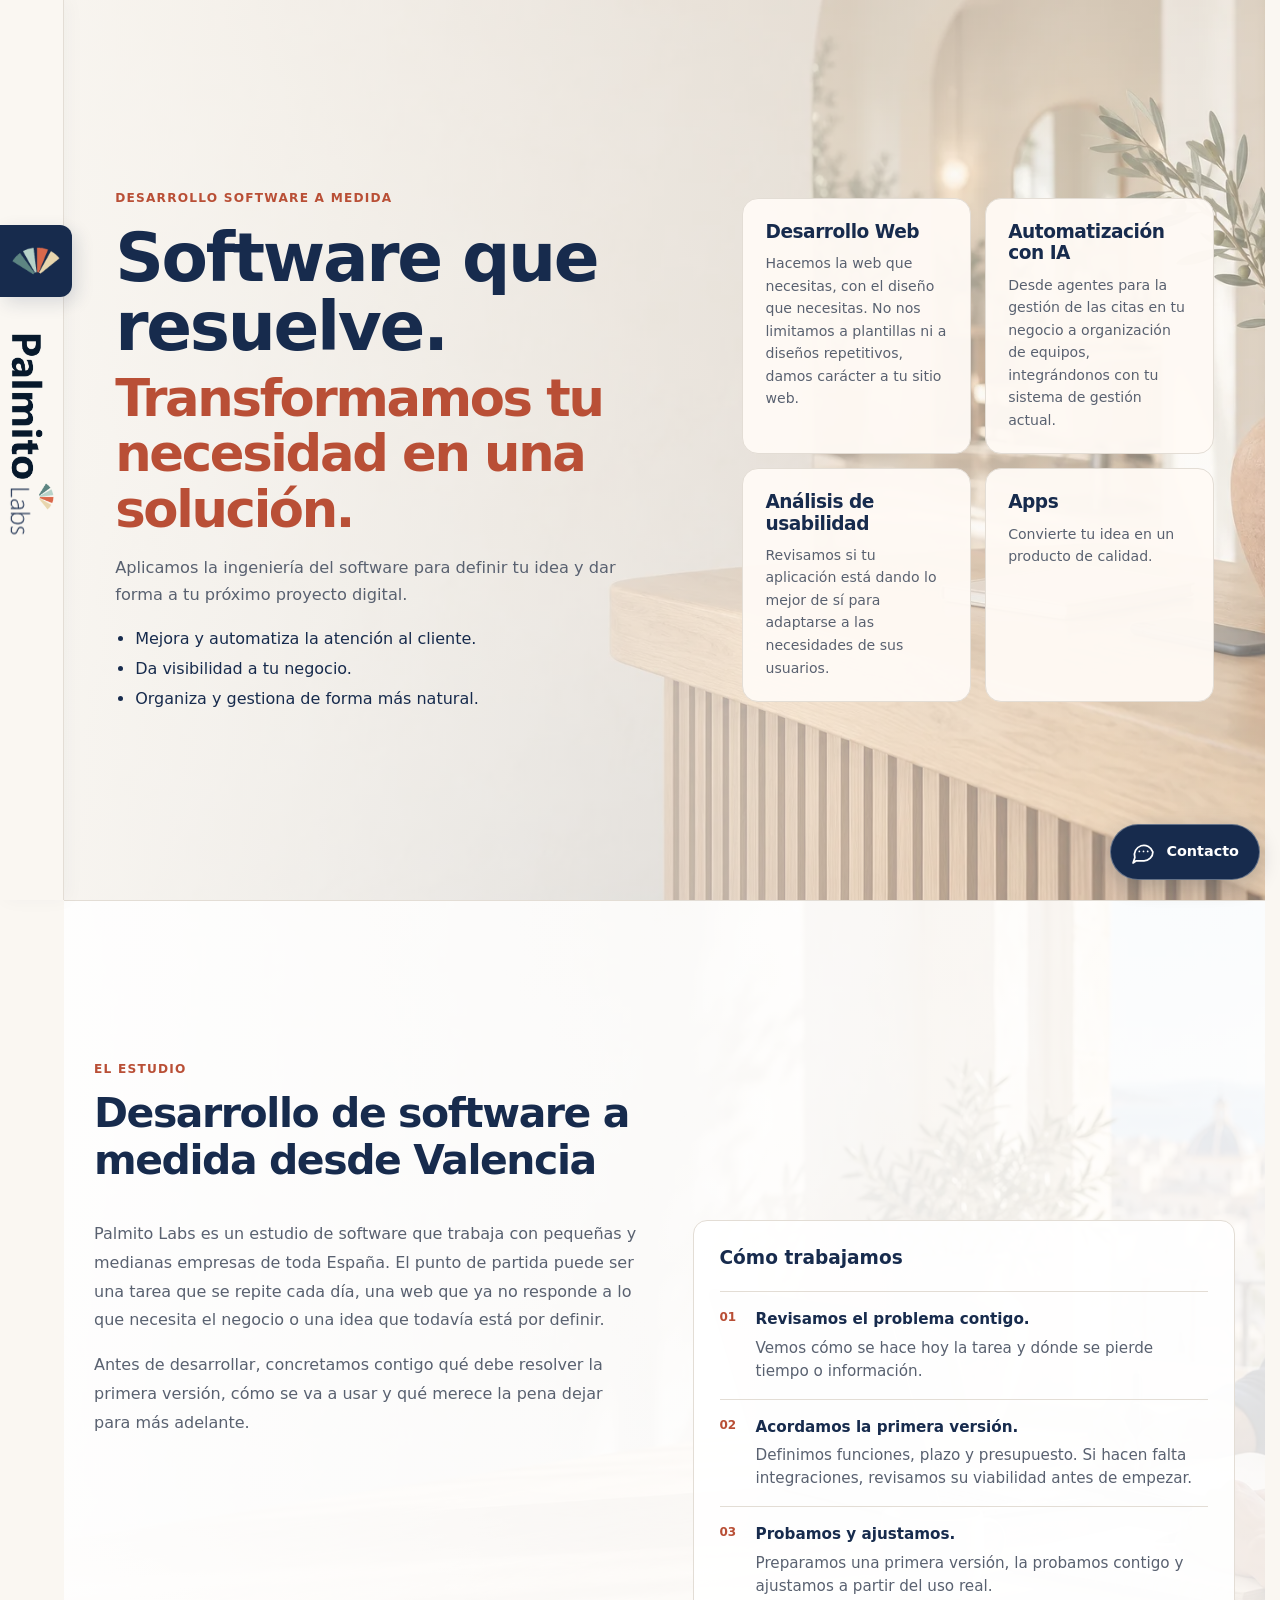
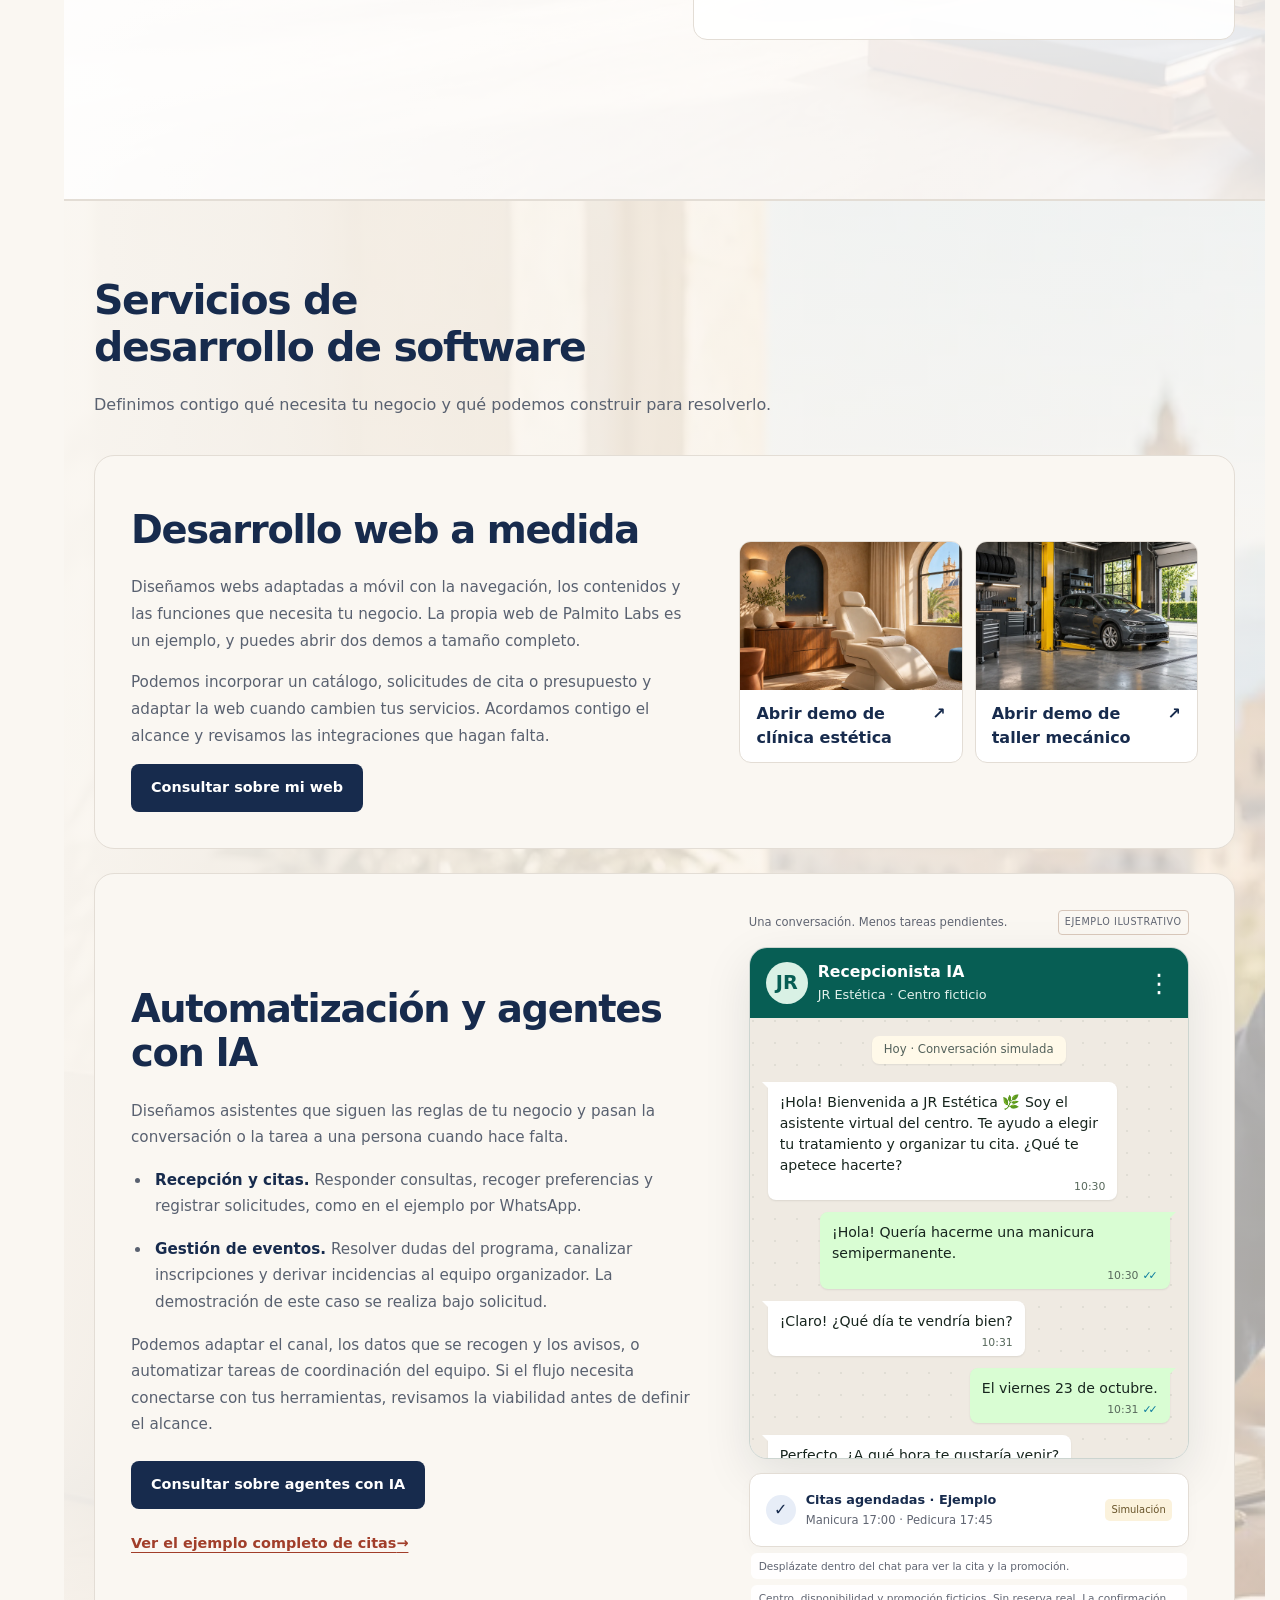
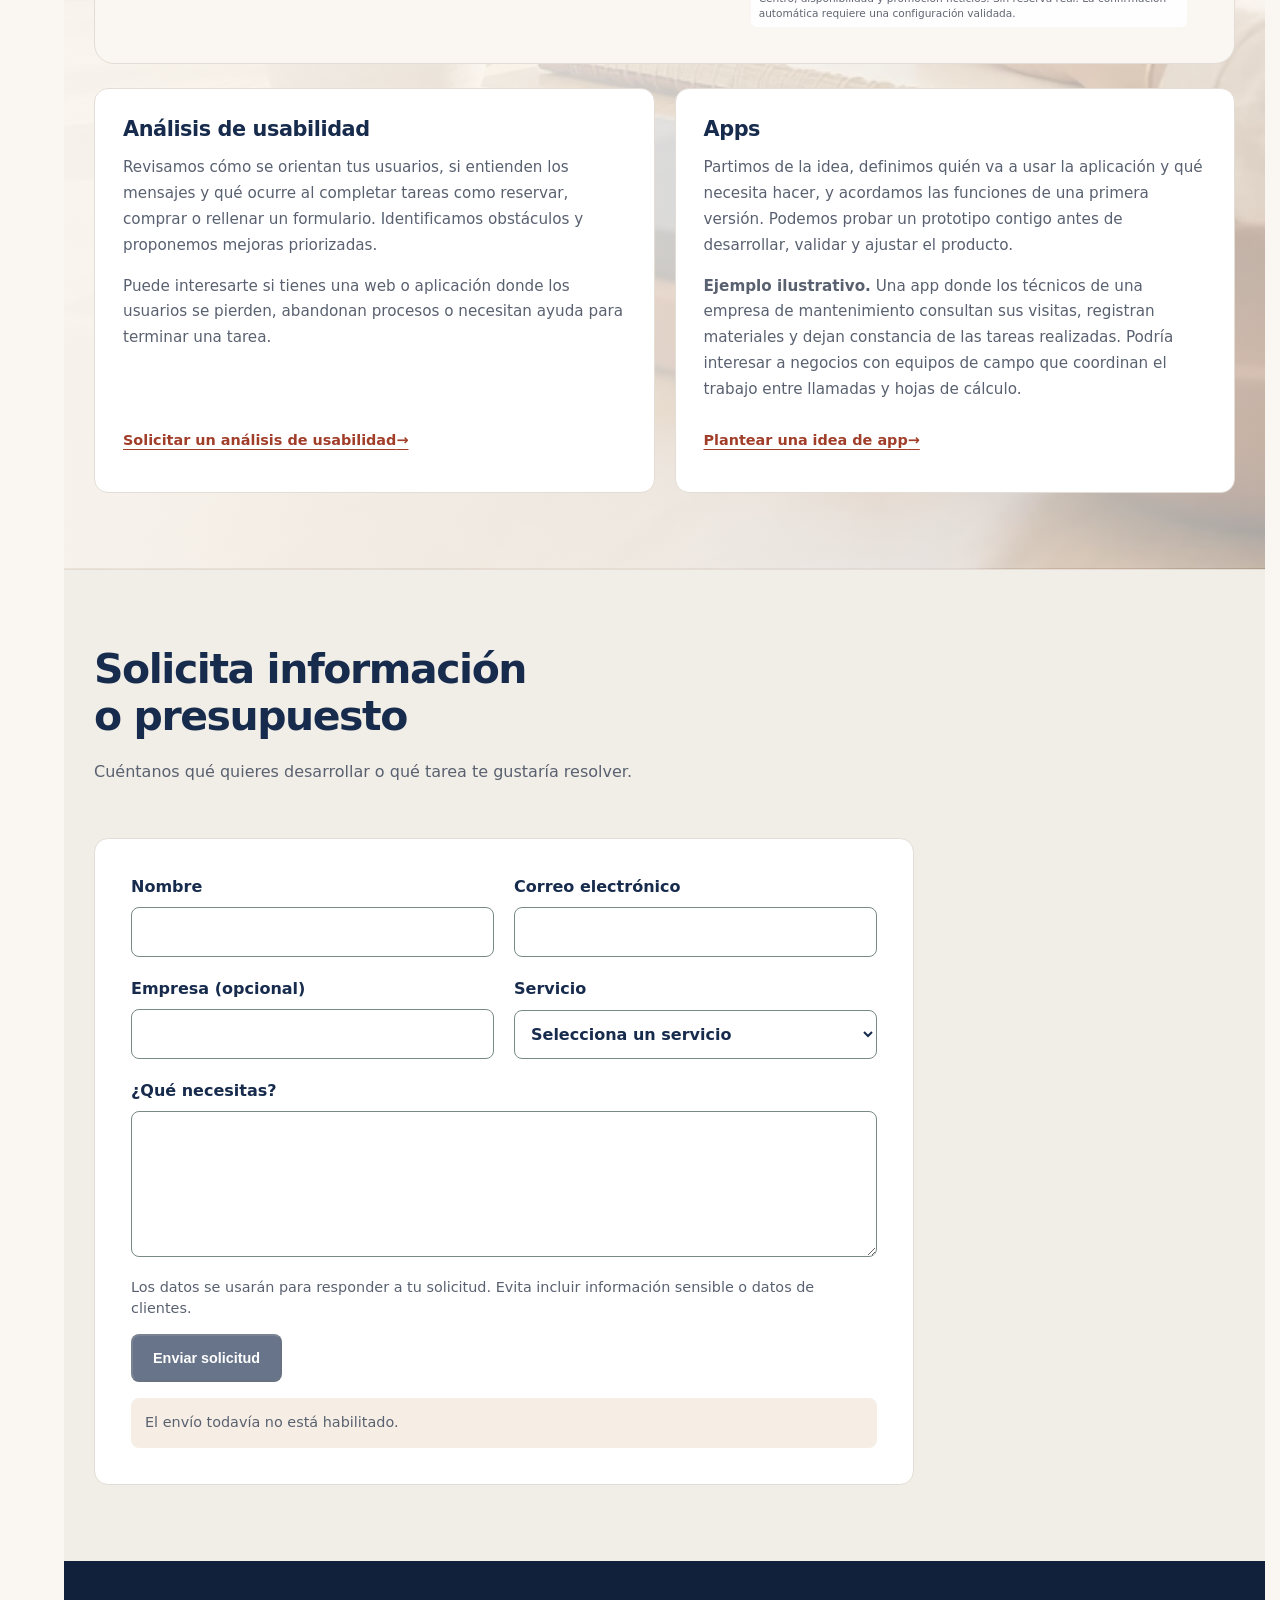
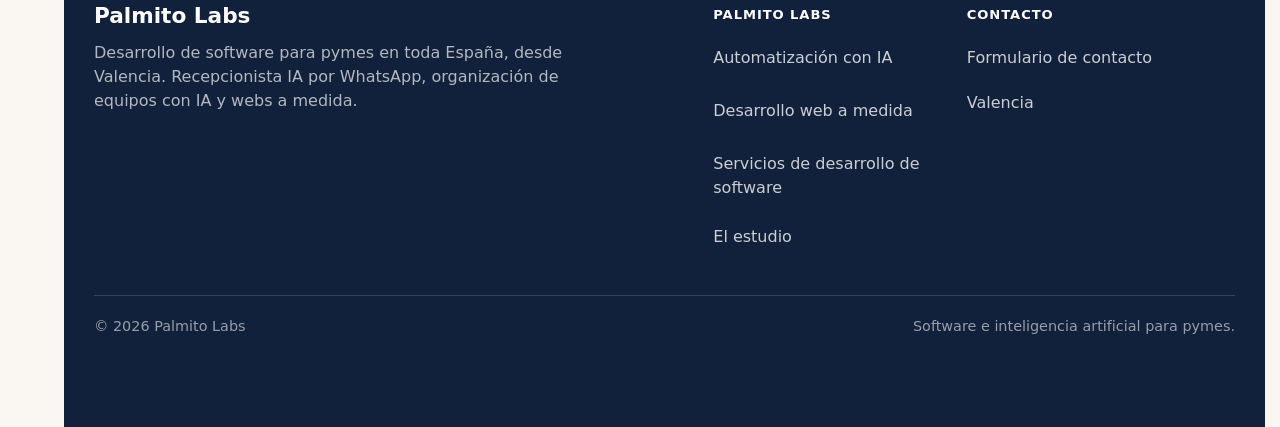
==== index.html @ f433ee79 "Merge products and demos into services" ====
<!doctype html>
<html lang="es">
  <head>
    <meta charset="utf-8">
    <meta name="viewport" content="width=device-width, initial-scale=1">
    <meta
      name="description"
      content="Palmito Labs desarrolla software a medida desde Valencia para toda España. Diseño web, automatización con IA, análisis de usabilidad y aplicaciones para empresas."
    >
    <title>Palmito Labs | Desarrollo de software a medida en Valencia</title>
    <link rel="icon" href="/assets/logo-final/favicon-contrast.png?v=1" type="image/png" sizes="64x64">
<link rel="icon" href="/assets/logo-final/favicon-contrast.svg?v=1" type="image/svg+xml" sizes="any">
    <link rel="stylesheet" href="styles.css?v=15">
    <link rel="stylesheet" href="brand.css?v=2">
    <link rel="stylesheet" href="whatsapp.css?v=1">
    <link rel="stylesheet" href="home.css?v=5">
    <script src="home.js?v=2" defer></script>
    <link rel="canonical" href="https://palmitolabs.es/">
    <meta property="og:url" content="https://palmitolabs.es/">
    <meta property="og:type" content="website">
    <meta property="og:locale" content="es_ES">
    <meta property="og:site_name" content="Palmito Labs">
    <meta property="og:title" content="Palmito Labs | Desarrollo de software a medida en Valencia">
    <meta property="og:description" content="Palmito Labs desarrolla software a medida desde Valencia para toda España. Diseño web, automatización con IA, análisis de usabilidad y aplicaciones para empresas.">
    <meta property="og:image" content="https://palmitolabs.es/assets/logo-final/palmito-labs-final-preview.png">
    <meta property="og:image:alt" content="Palmito Labs">
    <meta name="twitter:card" content="summary">
    <script type="application/ld+json">
      {"@context": "https://schema.org", "@type": "Organization", "@id": "https://palmitolabs.es/#organizacion", "name": "Palmito Labs", "alternateName": "Palmitolabs", "url": "https://palmitolabs.es/", "logo": "https://palmitolabs.es/assets/logo-final/png/palmito-labs-primary.png", "description": "Palmito Labs desarrolla software a medida desde Valencia para toda España. Diseño web, automatización con IA, análisis de usabilidad y aplicaciones para empresas.", "areaServed": [{"@type": "City", "name": "Valencia"}, {"@type": "Country", "name": "España"}], "hasOfferCatalog": {"@type": "OfferCatalog", "name": "Desarrollo de software a medida", "itemListElement": [{"@type": "Offer", "itemOffered": {"@type": "Service", "name": "Desarrollo Web", "url": "https://palmitolabs.es/#desarrollo-web"}}, {"@type": "Offer", "itemOffered": {"@type": "Service", "name": "Automatización con IA", "url": "https://palmitolabs.es/#automatizacion-ia"}}, {"@type": "Offer", "itemOffered": {"@type": "Service", "name": "Análisis de usabilidad", "url": "https://palmitolabs.es/#usabilidad"}}, {"@type": "Offer", "itemOffered": {"@type": "Service", "name": "Apps", "url": "https://palmitolabs.es/#apps"}}]}}
    </script>
  <link rel="stylesheet" href="/navigation.css?v=9">
<script src="/navigation.js?v=8" defer></script>
<link rel="stylesheet" href="/screens.css?v=2">
<link rel="stylesheet" href="/photography.css?v=1">
<link rel="stylesheet" href="/contact.css?v=2">
<link rel="stylesheet" href="/offer.css?v=8">
</head>
  <body class="home">
    <a class="skip-link" href="#contenido">Saltar al contenido</a>

<aside class="desktop-rail" aria-label="Acceso al menú lateral">
<a class="rail-brand" href="/" aria-label="Palmito Labs, inicio"><img src="/assets/logo-final/palmito-labs-navigation-dark.svg" width="740" height="190" alt="Palmito Labs"></a>
<button class="rail-toggle" type="button" aria-controls="desktop-navigation" aria-expanded="false" aria-label="Abrir menú de navegación"><svg class="nav-fan" viewBox="20 95 280 180" fill="none" aria-hidden="true"><defs><clipPath id="final-fan-0-0" clipPathUnits="userSpaceOnUse"><polygon points="-600,-600 -397,-600 166,260 -600,260"/></clipPath><clipPath id="final-fan-0-1" clipPathUnits="userSpaceOnUse"><polygon points="-397,-600 148,-600 166,260"/></clipPath><clipPath id="final-fan-0-2" clipPathUnits="userSpaceOnUse"><polygon points="148,-600 646,-600 166,260"/></clipPath><clipPath id="final-fan-0-3" clipPathUnits="userSpaceOnUse"><polygon points="646,-600 1000,-600 1000,260 166,260"/></clipPath></defs><g class="fan-turn"><g class="fan-piece" style="--dx:-22px;--dy:9px;--tilt:-18deg"><animateTransform attributeName="transform" type="rotate" values="0 166 246;55 166 246;0 166 246" keyTimes="0;.42;1" dur="700ms" begin="indefinite" calcMode="spline" keySplines=".4 0 .2 1;.2 .7 .2 1" fill="remove"/><image href="/assets/logo-final/png/palmito-labs-isotype-transparent.png" width="512" height="512" clip-path="url(#final-fan-0-0)"/></g><g class="fan-piece" style="--dx:-8px;--dy:-18px;--tilt:-6deg"><animateTransform attributeName="transform" type="rotate" values="0 166 246;18 166 246;0 166 246" keyTimes="0;.42;1" dur="700ms" begin="indefinite" calcMode="spline" keySplines=".4 0 .2 1;.2 .7 .2 1" fill="remove"/><image href="/assets/logo-final/png/palmito-labs-isotype-transparent.png" width="512" height="512" clip-path="url(#final-fan-0-1)"/></g><g class="fan-piece" style="--dx:8px;--dy:-18px;--tilt:6deg"><animateTransform attributeName="transform" type="rotate" values="0 166 246;-18 166 246;0 166 246" keyTimes="0;.42;1" dur="700ms" begin="indefinite" calcMode="spline" keySplines=".4 0 .2 1;.2 .7 .2 1" fill="remove"/><image href="/assets/logo-final/png/palmito-labs-isotype-transparent.png" width="512" height="512" clip-path="url(#final-fan-0-2)"/></g><g class="fan-piece" style="--dx:22px;--dy:9px;--tilt:18deg"><animateTransform attributeName="transform" type="rotate" values="0 166 246;-55 166 246;0 166 246" keyTimes="0;.42;1" dur="700ms" begin="indefinite" calcMode="spline" keySplines=".4 0 .2 1;.2 .7 .2 1" fill="remove"/><image href="/assets/logo-final/png/palmito-labs-isotype-transparent.png" width="512" height="512" clip-path="url(#final-fan-0-3)"/></g></g></svg><span>Menú</span></button>
<span class="rail-caption">Software e IA · Valencia</span>
</aside>
<dialog id="desktop-navigation" class="side-dialog" aria-label="Menú principal de Palmito Labs">
<div class="side-scrim" aria-hidden="true"></div>
<div class="side-panel">
<a class="side-brand" autofocus href="/" aria-label="Palmito Labs, inicio"><img src="/assets/logo-final/palmito-labs-navigation-light.svg" alt="Palmito Labs" width="740" height="190"></a>
<p class="side-intro">Desarrollamos software a medida desde Valencia para empresas de toda España.</p>
<nav class="side-links" aria-label="Navegación principal"><a href="/#quienes-somos">El estudio</a>
<div><a href="/#servicios">Servicios</a>
<ul class="product-subnav" aria-label="Servicios de Palmito Labs">
<li><a href="/#desarrollo-web">Desarrollo web</a></li>
<li><a href="/#automatizacion-ia">Automatización con IA</a></li>
<li><a href="/#usabilidad">Análisis de usabilidad</a></li>
<li><a href="/#apps">Apps</a></li>
</ul></div>
<a class="nav-contact" href="/#contacto">Contacto</a></nav>
</div>
</dialog>
    <header class="site-header">
      <a class="brand" href="#inicio" aria-label="Palmito Labs inicio">
        <img
          class="brand-logo"
          src="assets/logo-final/png/palmito-labs-primary-header.png?v=10"
          srcset="assets/logo-final/png/palmito-labs-primary-header@2x.png?v=10 2x"
          alt="Palmito Labs"
          width="185"
          height="101"
        >
      </a>
      <nav class="site-nav" aria-label="Navegación principal"><a href="/#quienes-somos">El estudio</a><a href="/#servicios">Servicios</a><a class="nav-contact" href="/#contacto">Contacto</a></nav>
      <details class="mobile-menu">
        <summary>Menú <svg class="nav-fan" viewBox="20 95 280 180" fill="none" aria-hidden="true"><defs><clipPath id="final-fan-1-0" clipPathUnits="userSpaceOnUse"><polygon points="-600,-600 -397,-600 166,260 -600,260"/></clipPath><clipPath id="final-fan-1-1" clipPathUnits="userSpaceOnUse"><polygon points="-397,-600 148,-600 166,260"/></clipPath><clipPath id="final-fan-1-2" clipPathUnits="userSpaceOnUse"><polygon points="148,-600 646,-600 166,260"/></clipPath><clipPath id="final-fan-1-3" clipPathUnits="userSpaceOnUse"><polygon points="646,-600 1000,-600 1000,260 166,260"/></clipPath></defs><g class="fan-turn"><g class="fan-piece" style="--dx:-22px;--dy:9px;--tilt:-18deg"><animateTransform attributeName="transform" type="rotate" values="0 166 246;55 166 246;0 166 246" keyTimes="0;.42;1" dur="700ms" begin="indefinite" calcMode="spline" keySplines=".4 0 .2 1;.2 .7 .2 1" fill="remove"/><image href="/assets/logo-final/png/palmito-labs-isotype-transparent.png" width="512" height="512" clip-path="url(#final-fan-1-0)"/></g><g class="fan-piece" style="--dx:-8px;--dy:-18px;--tilt:-6deg"><animateTransform attributeName="transform" type="rotate" values="0 166 246;18 166 246;0 166 246" keyTimes="0;.42;1" dur="700ms" begin="indefinite" calcMode="spline" keySplines=".4 0 .2 1;.2 .7 .2 1" fill="remove"/><image href="/assets/logo-final/png/palmito-labs-isotype-transparent.png" width="512" height="512" clip-path="url(#final-fan-1-1)"/></g><g class="fan-piece" style="--dx:8px;--dy:-18px;--tilt:6deg"><animateTransform attributeName="transform" type="rotate" values="0 166 246;-18 166 246;0 166 246" keyTimes="0;.42;1" dur="700ms" begin="indefinite" calcMode="spline" keySplines=".4 0 .2 1;.2 .7 .2 1" fill="remove"/><image href="/assets/logo-final/png/palmito-labs-isotype-transparent.png" width="512" height="512" clip-path="url(#final-fan-1-2)"/></g><g class="fan-piece" style="--dx:22px;--dy:9px;--tilt:18deg"><animateTransform attributeName="transform" type="rotate" values="0 166 246;-55 166 246;0 166 246" keyTimes="0;.42;1" dur="700ms" begin="indefinite" calcMode="spline" keySplines=".4 0 .2 1;.2 .7 .2 1" fill="remove"/><image href="/assets/logo-final/png/palmito-labs-isotype-transparent.png" width="512" height="512" clip-path="url(#final-fan-1-3)"/></g></g></svg></summary>
        <nav aria-label="Navegación móvil"><a href="/#quienes-somos">El estudio</a><a href="/#servicios">Servicios</a><a class="nav-contact" href="/#contacto">Contacto</a></nav>
      </details>
    </header>

    <main id="contenido">
      <section class="hero" id="inicio">
        <div class="hero-copy">
          <p class="eyebrow">Desarrollo Software a Medida</p>
          <h1><strong>Software que resuelve.</strong> <span>Transformamos tu necesidad en una solución.</span></h1>
          <p>Aplicamos la ingeniería del software para definir tu idea y dar forma a tu próximo proyecto digital.</p>
          <ul class="hero-benefits">
            <li>Mejora y automatiza la atención al cliente.</li>
            <li>Da visibilidad a tu negocio.</li>
            <li>Organiza y gestiona de forma más natural.</li>
          </ul>
        </div>
        <div class="offer-overview" aria-label="Servicios de Palmito Labs">
          <a class="offer-card" href="#desarrollo-web"><h2>Desarrollo Web</h2><p>Hacemos la web que necesitas, con el diseño que necesitas. No nos limitamos a plantillas ni a diseños repetitivos, damos carácter a tu sitio web.</p></a>
          <a class="offer-card" href="#automatizacion-ia"><h2>Automatización con IA</h2><p>Desde agentes para la gestión de las citas en tu negocio a organización de equipos, integrándonos con tu sistema de gestión actual.</p></a>
          <a class="offer-card" href="#usabilidad"><h2>Análisis de usabilidad</h2><p>Revisamos si tu aplicación está dando lo mejor de sí para adaptarse a las necesidades de sus usuarios.</p></a>
          <a class="offer-card" href="#apps"><h2>Apps</h2><p>Convierte tu idea en un producto de calidad.</p></a>
        </div>
      </section>

      <section class="section about-section" id="quienes-somos" aria-labelledby="about-title">
        <div class="section-heading"><p class="eyebrow">El estudio</p><h2 id="about-title">Desarrollo de software a medida desde Valencia</h2></div>
        <div class="about-grid">
          <div class="about-copy">
            <p>Palmito Labs es un estudio de software que trabaja con pequeñas y medianas empresas de toda España. El punto de partida puede ser una tarea que se repite cada día, una web que ya no responde a lo que necesita el negocio o una idea que todavía está por definir.</p>
            <p>Antes de desarrollar, concretamos contigo qué debe resolver la primera versión, cómo se va a usar y qué merece la pena dejar para más adelante.</p>
          </div>
          <div class="about-process" id="proceso"><h3>Cómo trabajamos</h3><ol>
          <li>
            <strong>Revisamos el problema contigo.</strong>
            Vemos cómo se hace hoy la tarea y dónde se pierde tiempo o información.
          </li>
          <li>
            <strong>Acordamos la primera versión.</strong>
            Definimos funciones, plazo y presupuesto. Si hacen falta integraciones, revisamos su viabilidad antes de empezar.
          </li>
          <li>
            <strong>Probamos y ajustamos.</strong>
            Preparamos una primera versión, la probamos contigo y ajustamos a partir del uso real.
          </li>
        </ol></div>
        </div>
      </section>

      <section class="section services" id="servicios" aria-labelledby="services-title">
        <div class="section-heading" id="productos">
          <h2 id="services-title">Servicios de desarrollo de software</h2>
          <p>Definimos contigo qué necesita tu negocio y qué podemos construir para resolverlo.</p>
        </div>
        <article class="product-spotlight" id="desarrollo-web" aria-labelledby="commerce-title">
          <div class="spotlight-copy" id="web-comercio">
            <h3 id="commerce-title">Desarrollo web a medida</h3>
            <p>Diseñamos webs adaptadas a móvil con la navegación, los contenidos y las funciones que necesita tu negocio. La propia web de Palmito Labs es un ejemplo, y puedes abrir dos demos a tamaño completo.</p>
            <p>Podemos incorporar un catálogo, solicitudes de cita o presupuesto y adaptar la web cuando cambien tus servicios. Acordamos contigo el alcance y revisamos las integraciones que hagan falta.</p>
            <a class="button button-primary" href="/?servicio=desarrollo-web#contacto">Consultar sobre mi web</a>
          </div>
          <div class="commerce-examples" role="group" aria-label="Ejemplos de webs a tamaño completo">
            <a class="commerce-preview" href="/demo-clinica/">
              <img src="/demo-clinica/consulta.webp" width="1200" height="800" loading="lazy" alt="">
              <span>Abrir demo de clínica estética <span aria-hidden="true">↗</span></span>
            </a>
            <a class="commerce-preview" href="/demo-taller/">
              <img src="/demo-taller/taller.webp" width="1200" height="800" loading="lazy" alt="">
              <span>Abrir demo de taller mecánico <span aria-hidden="true">↗</span></span>
            </a>
          </div>
        </article>

        <article class="product-spotlight" id="automatizacion-ia" aria-labelledby="agents-title">
          <div class="spotlight-copy" id="asistente">
            <h3 id="agents-title">Automatización y agentes con IA</h3>
            <p>Diseñamos asistentes que siguen las reglas de tu negocio y pasan la conversación o la tarea a una persona cuando hace falta.</p>
            <ul class="product-benefits">
              <li><strong>Recepción y citas.</strong> Responder consultas, recoger preferencias y registrar solicitudes, como en el ejemplo por WhatsApp.</li>
              <li id="agente-eventos"><strong>Gestión de eventos.</strong> Resolver dudas del programa, canalizar inscripciones y derivar incidencias al equipo organizador. La demostración de este caso se realiza bajo solicitud.</li>
            </ul>
            <p>Podemos adaptar el canal, los datos que se recogen y los avisos, o automatizar tareas de coordinación del equipo. Si el flujo necesita conectarse con tus herramientas, revisamos la viabilidad antes de definir el alcance.</p>
            <div class="hero-actions">
              <a class="button button-primary" href="/?servicio=automatizacion-ia#contacto">Consultar sobre agentes con IA</a>
              <a class="text-link" href="/recepcionista-ia-whatsapp/#demo">Ver el ejemplo completo de citas <span aria-hidden="true">→</span></a>
            </div>
          </div>
        <aside class="home-product" aria-label="Ejemplo ilustrativo de atención por WhatsApp">
          <div class="product-caption"><span>Una conversación. Menos tareas pendientes.</span><span class="sample-label">Ejemplo ilustrativo</span></div>
          <div class="demo-phone">
            <div class="wa-header"><span class="wa-avatar" aria-hidden="true">JR</span><div class="wa-contact"><strong>Recepcionista IA</strong><span>JR Estética · Centro ficticio</span></div><span class="wa-menu" aria-hidden="true">⋮</span></div>
            <div class="chat demo-chat" tabindex="0" role="region" aria-label="Conversación de ejemplo de JR Estética; desplázate para leer todos los mensajes">
              <span class="wa-date">Hoy · Conversación simulada</span>
<p class="bubble agent" data-step="0">¡Hola! Bienvenida a JR Estética 🌿 Soy el asistente virtual del centro. Te ayudo a elegir tu tratamiento y organizar tu cita. ¿Qué te apetece hacerte?<span class="wa-meta" aria-hidden="true">10:30 </span></p>
<p class="bubble customer" data-step="0">¡Hola! Quería hacerme una manicura semipermanente.<span class="wa-meta" aria-hidden="true">10:30 <span class="wa-ticks" aria-hidden="true">✓✓</span></span></p>
<p class="bubble agent" data-step="1">¡Claro! ¿Qué día te vendría bien?<span class="wa-meta" aria-hidden="true">10:31 </span></p>
<p class="bubble customer" data-step="1">El viernes 23 de octubre.<span class="wa-meta" aria-hidden="true">10:31 <span class="wa-ticks" aria-hidden="true">✓✓</span></span></p>
<p class="bubble agent" data-step="1">Perfecto. ¿A qué hora te gustaría venir?<span class="wa-meta" aria-hidden="true">10:32 </span></p>
<p class="bubble customer" data-step="1">Sobre las cinco de la tarde.<span class="wa-meta" aria-hidden="true">10:32 <span class="wa-ticks" aria-hidden="true">✓✓</span></span></p>
<p class="bubble agent" data-step="1">¿Tienes preferencia por alguna de nuestras profesionales? Para manicura puedes elegir a Laura o a Marta.<span class="wa-meta" aria-hidden="true">10:33 </span></p>
<p class="bubble customer" data-step="1">Con Laura, si puede ser. La última vez me atendió ella y me encantó.<span class="wa-meta" aria-hidden="true">10:33 <span class="wa-ticks" aria-hidden="true">✓✓</span></span></p>
<p class="bubble agent" data-step="1">¡Qué bien! Laura tiene un hueco a las 17:00. ¿A nombre de quién dejamos la cita?<span class="wa-meta" aria-hidden="true">10:34 </span></p>
<p class="bubble customer" data-step="1">Soy Ana García.<span class="wa-meta" aria-hidden="true">10:34 <span class="wa-ticks" aria-hidden="true">✓✓</span></span></p>
<p class="bubble agent" data-step="2">Encantada, Ana. Te resumo: manicura semipermanente, viernes 23 de octubre a las 17:00 con Laura. ¿Te la reservo?<span class="wa-meta" aria-hidden="true">10:35 </span></p>
<p class="bubble customer" data-step="2">Sí, perfecto.<span class="wa-meta" aria-hidden="true">10:35 <span class="wa-ticks" aria-hidden="true">✓✓</span></span></p>
<p class="bubble agent" data-step="2">¡Listo, Ana! Tu manicura queda agendada con Laura para el viernes 23 a las 17:00. Te esperamos en JR Estética 💚<span class="wa-meta" aria-hidden="true">10:36 </span></p>
<p class="bubble agent" data-step="3">Por cierto, este mes tenemos la pedicura spa en promoción por 18 €. Si te apetece aprovechar la visita, Marta puede atenderte a las 17:45, después de la manicura. ¿Quieres añadirla o dejamos solo la manicura?<span class="wa-meta" aria-hidden="true">10:36 </span></p>
<p class="bubble customer" data-step="3">¡Pues sí! Añádeme la pedicura también.<span class="wa-meta" aria-hidden="true">10:37 <span class="wa-ticks" aria-hidden="true">✓✓</span></span></p>
<p class="bubble agent" data-step="3">¡Hecho! Te queda manicura a las 17:00 con Laura y pedicura spa a las 17:45 con Marta, esta última por 18 € de promoción. Ambas citas están anotadas. Si necesitas cambiar algo, escríbenos por aquí. ¡Nos vemos el viernes, Ana!<span class="wa-meta" aria-hidden="true">10:37 </span></p>
</div>
          </div>
          <div class="home-record"><span class="record-icon" aria-hidden="true">✓</span><div><strong>Citas agendadas · Ejemplo</strong><span>Manicura 17:00 · Pedicura 17:45</span></div><span class="record-state">Simulación</span></div>
          <p class="home-demo-note">Desplázate dentro del chat para ver la cita y la promoción.</p>
          <p class="home-demo-note">Centro, disponibilidad y promoción ficticios. Sin reserva real. La confirmación automática requiere una configuración validada.</p>
        </aside>
        </article>

        <div class="service-grid service-details">
          <article id="usabilidad">
            <h3>Análisis de usabilidad</h3>
            <p>Revisamos cómo se orientan tus usuarios, si entienden los mensajes y qué ocurre al completar tareas como reservar, comprar o rellenar un formulario. Identificamos obstáculos y proponemos mejoras priorizadas.</p>
            <p>Puede interesarte si tienes una web o aplicación donde los usuarios se pierden, abandonan procesos o necesitan ayuda para terminar una tarea.</p>
            <a class="text-link" href="/?servicio=usabilidad#contacto">Solicitar un análisis de usabilidad <span aria-hidden="true">→</span></a>
          </article>
          <article id="apps">
            <h3>Apps</h3>
            <p>Partimos de la idea, definimos quién va a usar la aplicación y qué necesita hacer, y acordamos las funciones de una primera versión. Podemos probar un prototipo contigo antes de desarrollar, validar y ajustar el producto.</p>
            <p><strong>Ejemplo ilustrativo.</strong> Una app donde los técnicos de una empresa de mantenimiento consultan sus visitas, registran materiales y dejan constancia de las tareas realizadas. Podría interesar a negocios con equipos de campo que coordinan el trabajo entre llamadas y hojas de cálculo.</p>
            <a class="text-link" href="/?servicio=apps#contacto">Plantear una idea de app <span aria-hidden="true">→</span></a>
          </article>
        </div>
      </section>

      <section class="section contact-section" id="contacto" aria-labelledby="contact-title">
        <div class="section-heading">
          <h2 id="contact-title">Solicita información o presupuesto</h2>
          <p>Cuéntanos qué quieres desarrollar o qué tarea te gustaría resolver.</p>
        </div>
        <form id="contact-form" data-endpoint="" method="post" aria-describedby="form-status">
          <div class="form-grid">
            <label>Nombre <input name="nombre" autocomplete="name" required maxlength="100"></label>
            <label>Correo electrónico <input type="email" name="email" autocomplete="email" required maxlength="254"></label>
            <label>Empresa (opcional) <input name="empresa" autocomplete="organization" maxlength="150"></label>
            <label>Servicio
              <select id="contact-service" name="servicio" required>
                <option value="">Selecciona un servicio</option>
                <option value="desarrollo-web">Desarrollo Web</option>
                <option value="automatizacion-ia">Automatización con IA</option>
                <option value="usabilidad">Análisis de usabilidad</option>
                <option value="apps">Apps</option>
                <option value="otro">Otro / No lo tengo claro</option>
              </select>
            </label>
          </div>
          <label>¿Qué necesitas? <textarea name="mensaje" rows="5" required maxlength="3000"></textarea></label>
          <p>Los datos se usarán para responder a tu solicitud. Evita incluir información sensible o datos de clientes.</p>
          <button class="button button-primary" type="submit" disabled>Enviar solicitud</button>
          <p id="form-status" role="status">El envío todavía no está habilitado.</p>
          <noscript><p>El formulario requiere JavaScript para enviar la solicitud.</p></noscript>
        </form>
      </section>
    </main>

    <footer class="site-footer">
      <div class="footer-brand">
        <a class="footer-name" href="#inicio">Palmito Labs</a>
        <p>Desarrollo de software para pymes en toda España, desde Valencia. Recepcionista IA por WhatsApp, organización de equipos con IA y webs a medida.</p>
      </div>
      <div class="footer-column">
        <strong>Palmito Labs</strong>
        <a href="#automatizacion-ia">Automatización con IA</a>
        <a href="#desarrollo-web">Desarrollo web a medida</a>
        <a href="#servicios">Servicios de desarrollo de software</a>
        <a href="/#quienes-somos">El estudio</a>
      </div>
      <div class="footer-column">
        <strong>Contacto</strong>
        <a href="/#contacto">Formulario de contacto</a>
        <span>Valencia</span>
      </div>
      <div class="footer-bottom">
        <span>© 2026 Palmito Labs</span>
        <span>Software e inteligencia artificial para pymes.</span>
      </div>
    </footer>
  <a class="floating-contact" href="/#contacto" aria-label="Ir al apartado de contacto de Palmito Labs"><svg width="25" height="25" viewBox="0 0 24 24" fill="none" stroke="currentColor" stroke-width="1.7" stroke-linecap="round" stroke-linejoin="round" aria-hidden="true"><path d="M21 11.5a8.5 8.5 0 0 1-8.5 8.5H5l-3 2 1.7-5.2A8.5 8.5 0 1 1 21 11.5Z"/><path d="M8 11h.01M12 11h.01M16 11h.01"/></svg><span>Contacto</span></a>
</body>
</html>
---- styles.css ----
:root {
  --bg: #fff8ea;
  --paper: #fffdf7;
  --white: #ffffff;
  --ink: #07192c;
  --muted: #4e625f;
  --line: #e3d9c7;
  --sea: #668d89;
  --sea-dark: #496f6c;
  --petrol: #5d8582;
  --aqua: #b7d2c9;
  --clay: #d9684b;
  --sand: #e8d6ae;
  --sky: #e7f1ef;
  --sun: #f5e7bf;
  --shadow: 0 24px 70px rgba(7, 25, 44, 0.14);
}

* {
  box-sizing: border-box;
}

html {
  scroll-behavior: smooth;
}

body {
  margin: 0;
  background:
    linear-gradient(180deg, #fffdf7 0%, var(--bg) 42%, #f4ebe0 100%);
  color: var(--ink);
  font-family:
    Inter, ui-sans-serif, system-ui, -apple-system, BlinkMacSystemFont, "Segoe UI",
    sans-serif;
  line-height: 1.5;
}

a {
  color: inherit;
  text-decoration: none;
}

.site-header {
  align-items: center;
  background:
    linear-gradient(90deg, rgba(217, 104, 75, 0.16), transparent 42%),
    var(--ink);
  border-bottom: 3px solid var(--clay);
  display: flex;
  justify-content: space-between;
  padding: 14px clamp(20px, 5vw, 72px);
  position: sticky;
  top: 0;
  z-index: 10;
  backdrop-filter: blur(14px);
}

.brand,
.site-nav,
.hero-actions,
.tags,
.site-footer {
  display: flex;
}

.brand {
  align-items: center;
}

.brand-logo {
  display: block;
  height: auto;
  max-width: min(34vw, 112px);
  width: 112px;
}

.site-nav {
  color: rgba(255, 248, 234, 0.76);
  font-size: 0.88rem;
  font-weight: 780;
  gap: 26px;
  letter-spacing: 0.07em;
}

.site-nav a:hover {
  color: var(--paper);
}

.hero {
  align-items: center;
  background:
    linear-gradient(135deg, rgba(183, 210, 201, 0.34), transparent 28%),
    linear-gradient(90deg, rgba(7, 25, 44, 0.045), transparent 48%),
    linear-gradient(180deg, rgba(255, 253, 247, 0.92), rgba(255, 248, 234, 0.92));
  display: grid;
  gap: clamp(34px, 6vw, 78px);
  grid-template-columns: minmax(0, 1.05fr) minmax(320px, 0.75fr);
  min-height: calc(100vh - 72px);
  padding: clamp(56px, 8vw, 104px) clamp(20px, 5vw, 72px) clamp(42px, 7vw, 88px);
}

.hero-copy {
  max-width: 780px;
}

.eyebrow {
  color: var(--sea-dark);
  font-size: 0.86rem;
  font-weight: 820;
  letter-spacing: 0.05em;
  margin: 0 0 12px;
  text-transform: uppercase;
}

h1,
h2,
h3,
p {
  margin-top: 0;
}

h1 {
  font-size: clamp(2.7rem, 6vw, 5.7rem);
  line-height: 0.98;
  margin-bottom: 24px;
  max-width: 980px;
}

h2 {
  font-size: clamp(2rem, 4vw, 3.6rem);
  line-height: 1.04;
  margin-bottom: 0;
}

h3 {
  font-size: 1.16rem;
  line-height: 1.2;
  margin-bottom: 12px;
}

.hero-copy p:not(.eyebrow),
.text-block,
.cta p {
  color: var(--muted);
  font-size: clamp(1.06rem, 1.7vw, 1.25rem);
}

.hero-points {
  display: flex;
  flex-wrap: wrap;
  gap: 10px;
  list-style: none;
  margin: 28px 0 0;
  padding: 0;
}

.hero-points li {
  background: rgba(255, 253, 247, 0.78);
  border: 1px solid var(--line);
  border-radius: 8px;
  color: var(--ink);
  font-size: 0.96rem;
  font-weight: 740;
  padding: 10px 12px;
}

.hero-actions {
  flex-wrap: wrap;
  gap: 12px;
  margin-top: 32px;
}

.button {
  align-items: center;
  border-radius: 8px;
  display: inline-flex;
  font-weight: 780;
  justify-content: center;
  min-height: 48px;
  padding: 0 18px;
  text-transform: none;
}

.button-primary {
  background: var(--ink);
  color: white;
}

.button-primary:hover {
  background: #0d2946;
}

.button-secondary {
  border: 1px solid var(--line);
  background: rgba(255, 253, 247, 0.56);
}

.button-secondary:hover {
  background: var(--paper);
}

.fan-panel {
  min-height: 500px;
  position: relative;
}

.fan-shape {
  background:
    conic-gradient(from 224deg at 50% 100%, var(--petrol), var(--aqua), var(--clay), var(--sand), var(--petrol)),
    var(--paper);
  border: 1px solid rgba(24, 33, 29, 0.08);
  border-radius: 260px 260px 18px 18px;
  box-shadow: var(--shadow);
  inset: 0 0 auto auto;
  min-height: 360px;
  opacity: 0.92;
  position: absolute;
  right: 0;
  top: 0;
  width: min(100%, 410px);
}

.fan-shape::after {
  background:
    repeating-conic-gradient(
      from 224deg at 50% 100%,
      rgba(255, 253, 248, 0.7) 0deg,
      rgba(255, 253, 248, 0.7) 2.5deg,
      transparent 2.5deg,
      transparent 14deg
    );
  border-radius: inherit;
  content: "";
  inset: 0;
  position: absolute;
}

.chat-card {
  background: rgba(255, 253, 247, 0.94);
  border: 1px solid rgba(24, 33, 29, 0.08);
  border-radius: 8px;
  box-shadow: 0 20px 50px rgba(28, 37, 31, 0.14);
  margin-left: auto;
  max-width: 390px;
  padding: 18px;
  position: relative;
  top: 116px;
}

.chat-top {
  border-bottom: 1px solid var(--line);
  display: grid;
  gap: 2px;
  padding-bottom: 14px;
}

.chat-top span {
  color: var(--muted);
  font-size: 0.96rem;
}

.chat {
  display: flex;
  flex-direction: column;
  gap: 12px;
  padding-top: 18px;
}

.bubble {
  border-radius: 18px;
  font-size: 1rem;
  margin: 0;
  max-width: 88%;
  padding: 13px 15px;
}

.customer {
  align-self: flex-start;
  background: var(--white);
  border: 1px solid var(--line);
}

.agent {
  align-self: flex-end;
  background: var(--ink);
  color: white;
}

.section {
  padding: clamp(58px, 8vw, 108px) clamp(20px, 5vw, 72px);
}

.intro,
.process,
.problem {
  display: grid;
  gap: clamp(28px, 6vw, 80px);
  grid-template-columns: minmax(0, 0.86fr) minmax(280px, 1fr);
}

.text-block {
  max-width: 740px;
}

.solution-strip {
  background: var(--ink);
  color: white;
  display: grid;
  gap: 1px;
  grid-template-columns: repeat(3, minmax(0, 1fr));
  padding: 0 clamp(20px, 5vw, 72px);
}

.solution-strip article {
  background:
    linear-gradient(180deg, rgba(255, 255, 255, 0.08), transparent),
    var(--ink);
  min-height: 220px;
  padding: clamp(28px, 4vw, 44px);
}

.solution-strip span {
  color: var(--sand);
  display: inline-block;
  font-weight: 850;
  margin-bottom: 28px;
}

.solution-strip strong {
  display: block;
  font-size: 1.18rem;
  margin-bottom: 10px;
}

.solution-strip p {
  color: rgba(255, 255, 255, 0.72);
  margin-bottom: 0;
}

.features {
  background:
    linear-gradient(180deg, rgba(231, 241, 239, 0.58), rgba(255, 253, 247, 0.96)),
    var(--paper);
  border-block: 1px solid var(--line);
}

.section-heading {
  margin-bottom: 32px;
  max-width: 880px;
}

.feature-grid {
  display: grid;
  gap: 16px;
  grid-template-columns: repeat(4, minmax(0, 1fr));
}

.feature-grid article,
.process li {
  background: rgba(255, 253, 247, 0.86);
  border: 1px solid var(--line);
  border-radius: 8px;
  padding: 22px;
}

.feature-grid article {
  min-height: 220px;
  position: relative;
}

.feature-grid article::before {
  background: var(--sea);
  border-radius: 999px;
  content: "";
  height: 4px;
  left: 22px;
  position: absolute;
  right: 22px;
  top: 0;
}

.feature-grid article:nth-child(2)::before {
  background: var(--aqua);
}

.feature-grid article:nth-child(3)::before {
  background: var(--clay);
}

.feature-grid article:nth-child(4)::before {
  background: var(--sand);
}

.feature-grid span {
  color: var(--clay);
  display: inline-block;
  font-weight: 850;
  margin-bottom: 30px;
}

.feature-grid p,
.process li {
  color: var(--muted);
  font-size: 1rem;
}

.audience {
  background:
    linear-gradient(90deg, rgba(102, 141, 137, 0.14), transparent 42%),
    linear-gradient(180deg, var(--bg), rgba(245, 231, 191, 0.34)),
    var(--bg);
}

.tags {
  flex-wrap: wrap;
  gap: 10px;
}

.tags span {
  background: rgba(255, 253, 247, 0.86);
  border: 1px solid var(--line);
  border-radius: 8px;
  font-weight: 740;
  padding: 12px 14px;
}

.process ol {
  display: grid;
  gap: 18px;
  list-style: none;
  margin: 0;
  padding: 0;
}

.process strong {
  color: var(--ink);
  display: block;
  margin-bottom: 6px;
}

.cta {
  background:
    linear-gradient(135deg, rgba(217, 104, 75, 0.24), transparent 34%),
    linear-gradient(180deg, #07192c, #0d263f);
  color: white;
  padding: clamp(60px, 8vw, 98px) clamp(20px, 5vw, 72px);
}

.cta .eyebrow,
.cta p {
  color: rgba(255, 255, 255, 0.78);
}

.cta h2 {
  margin-bottom: 18px;
  max-width: 840px;
}

.cta p {
  max-width: 700px;
}

.cta .button-primary {
  background: white;
  color: var(--ink);
  margin-top: 12px;
}

.site-footer {
  background: var(--ink);
  color: rgba(255, 255, 255, 0.72);
  display: grid;
  gap: 34px;
  grid-template-columns: minmax(280px, 1.2fr) minmax(160px, 0.45fr) minmax(180px, 0.55fr);
  padding: 44px clamp(20px, 5vw, 72px) 24px;
}

.footer-brand {
  align-items: flex-start;
  display: flex;
  flex-direction: column;
  gap: 14px;
}

.footer-name {
  color: white;
  font-size: 1.35rem;
  font-weight: 820;
  letter-spacing: 0;
  line-height: 1;
}

.footer-brand p {
  color: rgba(255, 255, 255, 0.68);
  margin: 0;
  max-width: 520px;
}

.footer-column {
  display: grid;
  gap: 9px;
  align-content: start;
}

.footer-column strong {
  color: white;
  font-size: 0.82rem;
  letter-spacing: 0.07em;
  margin-bottom: 4px;
  text-transform: uppercase;
}

.footer-column a,
.footer-column span {
  color: rgba(255, 255, 255, 0.78);
}

.footer-column a:hover {
  color: white;
}

.footer-bottom {
  border-top: 1px solid rgba(255, 255, 255, 0.14);
  color: rgba(255, 255, 255, 0.56);
  display: flex;
  font-size: 0.9rem;
  gap: 16px;
  grid-column: 1 / -1;
  justify-content: space-between;
  padding-top: 20px;
}

@media (max-width: 920px) {
  .site-header,
  .footer-bottom {
    align-items: flex-start;
    flex-direction: column;
    gap: 14px;
  }

  .site-header {
    position: static;
  }

  .site-nav {
    flex-wrap: wrap;
    gap: 14px;
  }

  .brand-logo {
    max-width: 104px;
  }

  .site-footer {
    grid-template-columns: 1fr;
  }

  .hero,
  .intro,
  .process,
  .problem {
    grid-template-columns: 1fr;
  }

  .hero {
    min-height: auto;
  }

  .fan-panel {
    min-height: 430px;
  }

  .fan-shape {
    left: 0;
    right: auto;
  }

  .chat-card {
    margin-left: 28px;
    margin-right: 0;
  }

  .feature-grid {
    grid-template-columns: repeat(2, minmax(0, 1fr));
  }

  .solution-strip {
    grid-template-columns: 1fr;
  }

  .solution-strip article {
    min-height: 0;
  }
}

@media (max-width: 560px) {
  .site-header {
    padding: 16px 18px;
  }

  .brand-logo {
    max-width: 92px;
    width: 92px;
  }

  .site-nav {
    font-size: 0.78rem;
    row-gap: 10px;
  }

  h1 {
    font-size: 2.45rem;
    line-height: 1.02;
  }

  .button {
    width: 100%;
  }

  .fan-panel {
    min-height: 500px;
  }

  .fan-shape {
    min-height: 320px;
    width: 100%;
  }

  .chat-card {
    margin-left: 0;
    top: 124px;
  }

  .feature-grid {
    grid-template-columns: 1fr;
  }

  .feature-grid article {
    min-height: 0;
  }
}

/* Navigation, services and readable layouts across screen sizes. */
html { scroll-padding-top: 110px; }
a:focus-visible, summary:focus-visible { outline: 3px solid var(--clay); outline-offset: 5px; }
.skip-link { position: fixed; top: 12px; left: 12px; z-index: 20; background: var(--paper); padding: 12px 18px; transform: translateY(-160%); }
.skip-link:focus { transform: translateY(0); }
.site-nav { align-items: center; letter-spacing: 0; }
.site-nav a { display: inline-flex; align-items: center; min-height: 44px; }
.nav-contact { border: 1px solid rgba(255,255,255,.4); border-radius: 8px; padding: 0 16px; color: var(--paper); }
h1, h2 { text-wrap: balance; }
.hero { min-height: auto; }
.fan-panel { padding-top: 90px; min-height: 0; }
.chat-card { top: auto; }
.services { background: var(--paper); border-block: 1px solid var(--line); }
.services .section-heading > p:last-child { color: var(--muted); margin: 20px 0 0; max-width: 720px; font-size: 1.1rem; }
.service-grid { display: grid; grid-template-columns: repeat(3, minmax(0, 1fr)); gap: 20px; }
.service-grid article { border: 1px solid var(--line); border-radius: 16px; padding: 28px; display: flex; flex-direction: column; background: var(--white); }
.service-grid .service-featured { background: var(--sky); border-color: var(--sea-dark); }
.service-grid h3 { font-size: 1.4rem; }
.service-grid article > p:not(.eyebrow) { color: var(--muted); }
.text-link { font-weight: 750; margin-top: auto; padding-block: 12px; min-height: 44px; text-decoration: underline; text-underline-offset: 4px; }
.faq { max-width: 1000px; margin-inline: auto; }
.faq details { border-bottom: 1px solid var(--line); padding: 18px 0; }
.faq summary { cursor: pointer; font-size: 1.1rem; font-weight: 700; padding-block: 8px; }
.faq details p { color: var(--muted); margin: 16px 0 0; max-width: 720px; }
.footer-column a { padding-block: 8px; min-height: 44px; }
@media (max-width: 920px) {
  html { scroll-padding-top: 20px; }
  .site-header { gap: 8px; }
  .site-nav { gap: 8px 20px; }
  .fan-panel { max-width: 480px; width: 100%; margin-inline: auto; padding-top: 48px; min-height: 0; }
  .chat-card { margin-left: 0; max-width: none; }
  .fan-shape { min-height: 240px; }
  .service-grid { grid-template-columns: 1fr; }
}
@media (max-width: 560px) {
  .site-header { padding: 12px 20px; }
  .site-nav { width: 100%; display: grid; grid-template-columns: 1fr 1fr; gap: 2px 12px; font-size: .85rem; }
  .nav-contact { justify-content: center; }
  .hero { padding: 36px 20px 48px; gap: 32px; }
  h1 { font-size: clamp(2.1rem, 9vw, 3rem); line-height: 1.08; }
  h2 { font-size: clamp(1.7rem, 7vw, 2.3rem); line-height: 1.15; }
  .eyebrow { font-size: .75rem; }
  .hero-actions { margin-top: 24px; }
  .hero-points { gap: 8px; margin-top: 20px; }
  .hero-points li { font-size: .85rem; padding: 8px 10px; }
  .fan-panel { padding-top: 28px; min-height: 0; }
  .chat-card { top: auto; padding: 16px; border-radius: 16px; }
  .bubble { font-size: .94rem; max-width: 94%; }
  .section { padding: 48px 20px; }
  .solution-strip { padding: 0 20px; }
  .solution-strip article { padding: 24px 0; }
  .solution-strip article + article { border-top: 1px solid rgba(255,255,255,.15); }
  .solution-strip span, .feature-grid span { margin-bottom: 14px; }
  .service-grid article { padding: 24px; }
  .cta { padding: 48px 20px; }
  .footer-column a { overflow-wrap: anywhere; }
}
@media (prefers-reduced-motion: reduce) { html { scroll-behavior: auto; } }

.mobile-menu { display: none; }
@media (max-width: 560px) {
  .site-header { flex-direction: row; align-items: center; justify-content: space-between; gap: 16px; }
  .brand-logo { width: 160px; max-width: 46vw; }
  .site-header > .site-nav { display: none; }
  .mobile-menu { display: block; position: relative; }
  .mobile-menu summary { display: flex; align-items: center; justify-content: center; gap: 10px; min-height: 44px; padding: 8px 12px; border: 1px solid rgba(255,255,255,.45); border-radius: 8px; color: var(--paper); cursor: pointer; list-style: none; font-weight: 700; }
  .mobile-menu summary::-webkit-details-marker { display: none; }
  .mobile-menu[open] summary { background: var(--paper); color: var(--ink); }
  .mobile-menu nav { position: absolute; top: calc(100% + 12px); right: 0; width: min(280px, calc(100vw - 40px)); display: grid; background: var(--ink); color: var(--paper); border: 1px solid rgba(255,255,255,.3); border-radius: 12px; box-shadow: var(--shadow); padding: 8px; z-index: 11; }
  .mobile-menu nav a { display: flex; align-items: center; min-height: 48px; padding: 12px; border-radius: 6px; }
  .mobile-menu nav a:hover { background: rgba(255,255,255,.1); }
}
---- brand.css ----
/* Shared visual language for the homepage and product pages. */
:root { --ink: #172b4d; --muted: #596170; --accent: #b94f36; --sky: #f6eee5; --bg: #faf7f2; --paper: #ffffff; --line: #e3ddd5; --sea-dark: #b94f36; --brand: #172b4d; --surface: #f1ede7; --content-width: 1220px; }
body { background: var(--bg); }
h1 { letter-spacing: -.045em; }
.eyebrow { font-size: .76rem; letter-spacing: .1em; }
.section-heading { max-width: 760px; }
.section-heading > p:last-child { color: var(--muted); line-height: 1.75; }
.site-header { background: #12213b; border-bottom: 1px solid #ffffff24; padding-block: 8px; backdrop-filter: none; }
.brand-logo { width: 140px; max-width: 140px; }
.site-nav { font-size: .85rem; gap: 28px; }
.button { border-radius: 8px; padding: 12px 20px; font-size: .9rem; gap: 8px; }
.button-primary { background: #172b4d; }
.button-primary:hover { background: #243f69; }
.button-secondary { background: transparent; border-color: #cdc7bf; }
.hero-points { gap: 10px 18px; margin-top: 24px; }
.hero-points li { padding: 0; background: none; border: 0; font-size: .8rem; font-weight: 500; color: #525c6b; }
.hero-points li::before { content: '✓'; margin-right: 6px; font-weight: 750; }
.section { padding: 76px max(24px,calc((100vw - 1220px)/2)); }
h2 { font-size: clamp(1.9rem,3.2vw,2.8rem); line-height: 1.15; letter-spacing: -.035em; }
.text-link { display: inline-flex; align-items: center; font-size: .9rem; color: #a13e2a; text-decoration-thickness: 1px; }
.service-grid { gap: 20px; }
.service-grid article { padding: 28px; border-color: #e3ddd5; border-radius: 14px; }
.service-grid .service-featured { background: #172b4d; border-color: #172b4d; color: white; }
.service-grid .service-featured > p:not(.eyebrow) { color: #e1e7f2; }
.service-grid .service-featured .text-link { color: #fff6ef; }
.service-grid h3 { font-size: 1.3rem; line-height: 1.25; letter-spacing: -.02em; }
.process { background: white; }
.process ol { counter-reset: process; gap: 0; }
.process li { background: none; border: 0; border-bottom: 1px solid #e3ddd5; border-radius: 0; padding: 22px 0 22px 44px; position: relative; }
.process li::before { counter-increment: process; content: '0' counter(process); position: absolute; left: 0; top: 22px; color: #b94f36; font-size: .85rem; font-weight: 650; }
.process li:first-child { padding-top: 0; }
.process li:first-child::before { top: 0; }
.site-footer { background: #12213b; padding-inline: max(24px,calc((100vw - 1220px)/2)); }
.button { transition: background-color .15s ease, border-color .15s ease; }
.button:focus-visible, a:focus-visible, summary:focus-visible { outline: 3px solid #b94f36; outline-offset: 4px; }
.features { background: var(--surface); border-color: var(--line); }
.service-grid article > p { line-height: 1.7; }
.service-grid .service-featured .eyebrow { color: #e1e7f2; }
@media(max-width:920px) {
  .section { padding: 56px 28px; }
  .service-grid { grid-template-columns: 1fr; }
}
@media(max-width:560px) {
  .site-header { padding: 10px 20px; }
  .brand-logo { width: 150px; max-width: 46vw; }
  .section { padding: 44px 20px; }
  h2 { font-size: clamp(1.8rem,7vw,2.3rem); }
  .service-grid article { padding: 24px; }
  .site-footer { padding-inline: 20px; }
}
@media(prefers-reduced-motion:reduce) { .button { transition: none; } }

.section-heading > h2 + p { margin-top: 18px; }

/* Warm accents distinguish navigation, section markers and featured content. */
.nav-contact { border-color: #d0a58e; }
.hero-points li::before { color: var(--accent); }
.service-grid .service-featured { border-top: 4px solid var(--accent); }
.process li::before { color: var(--accent); }
.product-page .pilot-card { border-top: 4px solid var(--accent); }
---- whatsapp.css ----
/* Chat viewed from the customer's perspective; controls are outside the messages. */
.demo-phone { padding: 0; overflow: hidden; background: #f0f2f5; border: 1px solid #ccd5d0; box-shadow: 0 16px 48px rgba(7,25,44,.1); }
.wa-header { display: flex; align-items: center; gap: 10px; background: #075e54; color: #fff; padding: 18px 14px; }
.wa-back { font-size: 2rem; line-height: 1; }
.wa-avatar { display: grid; place-items: center; width: 42px; height: 42px; flex-shrink: 0; border-radius: 50%; background: #d9f1e5; color: #075e54; font-size: 1.2rem; font-weight: 800; }
.wa-contact { min-width: 0; display: grid; gap: 3px; }
.wa-contact strong { font-size: .98rem; line-height: 1.3; }
.wa-contact > span { font-size: .8rem; color: #e2f1ec; }
.wa-menu { margin-left: auto; font-size: 1.6rem; }
.demo-controls { margin: 0; padding: 14px; border-bottom: 1px solid #d7ded9; gap: 8px; }
.demo-controls .button { min-height: 44px; font-size: .85rem; padding-inline: 12px; }
.demo-chat { padding: 18px 16px 24px; gap: 12px; background-color: #efeae2; background-image: radial-gradient(circle at 3px 3px,rgba(89,108,89,.1) 1px,transparent 1.5px); background-size: 22px 22px; }
.wa-date { align-self: center; background: #fff9e9; color: #53615b; font-size: .73rem; padding: 5px 12px; border-radius: 7px; margin-bottom: 6px; box-shadow: 0 1px 2px #00000012; }
.demo-chat .bubble { color: #17251e; border: 0; border-radius: 8px; font-size: .96rem; padding: 10px 12px 6px; max-width: 87%; box-shadow: 0 1px 2px #00000016; position: relative; line-height: 1.5; }
.demo-chat .customer { align-self: flex-end; background: #d9fdd3; border-top-right-radius: 0; }
.demo-chat .agent { align-self: flex-start; background: white; border-top-left-radius: 0; }
.demo-chat .bubble::before { content: ''; position: absolute; top: 0; border: 6px solid transparent; }
.demo-chat .customer::before { right: -6px; border-top-color: #d9fdd3; }
.demo-chat .agent::before { left: -6px; border-top-color: white; }
.wa-meta { display: flex; justify-content: flex-end; align-items: center; gap: 4px; color: #58695c; font-size: .68rem; margin: 4px 0 0 20px; line-height: 1.3; }
.wa-ticks { color: #08799d; font-weight: 800; letter-spacing: -3px; padding-right: 3px; }
.wa-composer { display: flex; align-items: center; gap: 12px; padding: 12px 16px; color: #617168; background: #f0f2f5; }
.wa-placeholder { flex: 1; background: white; border-radius: 24px; padding: 10px 14px; font-size: .85rem; }
.wa-mic { display: grid; place-items: center; width: 36px; height: 36px; border-radius: 50%; color: white; background: #075e54; }
#demo-status { padding: 0 16px 14px; margin: 0; background: #f0f2f5; }
@media(max-width:560px) { .demo-phone { padding: 0; border-radius: 16px; } .wa-header { gap: 8px; padding: 14px 10px; } .wa-contact strong { font-size: .85rem; } .demo-chat { padding: 16px 12px 20px; } .demo-chat .bubble { max-width: 90%; font-size: .92rem; } .wa-composer { gap: 8px; padding: 10px; } }
---- home.css ----
/* Homepage direction: quiet surfaces, strong type and a tangible product. */
.home { background: #faf7f2; }

.home .hero { background: radial-gradient(ellipse at 85% 15%,#f2e2d5 0,transparent 55%),#faf7f2; padding: 64px max(24px,calc((100vw - 1220px)/2)) 64px; gap: 60px; grid-template-columns: minmax(0,1.1fr) minmax(0,.9fr); }
.home .hero-copy { max-width: 640px; }
.home .hero .eyebrow { font-size: .76rem; letter-spacing: .1em; margin-bottom: 24px; }
.home .hero-label { display: inline-flex; align-items: center; gap: 8px; font-size: .75rem !important; font-weight: 650; padding: 8px 12px; border-radius: 999px; background: #f5e1d7; color: #8b3825 !important; margin-bottom: 20px; }
.hero-label > span { width: 7px; height: 7px; border-radius: 50%; background: #b94f36; flex-shrink: 0; }
.home h1 { font-size: clamp(2.5rem,4.5vw,4.2rem); line-height: 1.08; letter-spacing: -.045em; text-wrap: initial; margin-bottom: 24px; }
.home h1 > span { color: #b94f36; }
.home .hero-copy > p:not(.eyebrow):not(.hero-label) { font-size: 1.1rem; line-height: 1.75; max-width: 530px; }

.home-product { min-width: 0; max-width: 440px; width: 100%; justify-self: center; }
.product-caption { display: flex; justify-content: space-between; align-items: center; flex-wrap: wrap; gap: 6px; margin-bottom: 12px; font-size: .72rem; color: #606572; }
.sample-label { text-transform: uppercase; letter-spacing: .06em; font-size: .6rem; border: 1px solid #d7c6b9; padding: 4px 6px; border-radius: 4px; }
.home-product .demo-phone { border-radius: 18px; }
.home-product .demo-chat { min-height: auto; gap: 12px; padding: 18px 18px 22px; }
.home-product .demo-chat .bubble { font-size: .88rem; }
.home-product .wa-header { padding: 14px 16px; }
.home-record { display: flex; align-items: center; gap: 10px; padding: 16px; border: 1px solid #e3ddd5; border-radius: 12px; margin-top: 14px; background: #fff; box-shadow: 0 6px 16px #12251b06; }
.record-icon { display: grid; place-items: center; border-radius: 50%; width: 30px; height: 30px; background: #e7edf7; color: #172b4d; flex-shrink: 0; }
.home-record > div { display: grid; gap: 3px; }
.home-record strong { font-size: .8rem; }
.home-record div > span { font-size: .72rem; color: #606572; }
.record-state { margin-left: auto; color: #675329; background: #fbf2dc; border-radius: 5px; padding: 4px 6px; font-size: .62rem; white-space: nowrap; }
.home-demo-note { font-size: .7rem; color: #606572; margin: 10px 2px 0; }

.home .intro { border-top: 1px solid #e3ddd5; background: white; gap: 64px; }
.home .text-block { font-size: 1rem; line-height: 1.8; }

.home .services { background: #f1ede7; border-color: #e3ddd5; }
.home .section-heading { max-width: 720px; margin-bottom: 36px; }
.home .services .section-heading > p:last-child { font-size: 1rem; }

.service-index { display: flex; justify-content: space-between; gap: 12px; color: #606572; font-size: .8rem; margin-bottom: 36px; }
.service-index span { font-size: .7rem; font-weight: 500; }

.home .service-grid article > p:not(.service-index) { font-size: .95rem; line-height: 1.7; }

.home .cta { padding: 70px max(24px,calc((100vw - 1220px)/2)); background: #172b4d; }
.home .cta .button-primary { background: #fff7ef; color: #172b4d; }
.home .cta .button-primary:hover { background: white; }

@media(max-width:920px) { .home .hero { grid-template-columns: 1fr; padding: 44px 28px 52px; gap: 36px; } .home .hero-copy { max-width: 640px; } .home-product { max-width: 480px; } .home .section { padding: 56px 28px; } .home .intro { gap: 24px; } .home .service-grid { grid-template-columns: 1fr; } .home .service-index { margin-bottom: 22px; } }
@media(max-width:560px) { .home .site-header { padding: 10px 20px; } .home .brand-logo { width: 150px; max-width: 46vw; } .home .hero { padding: 32px 20px 40px; gap: 30px; } .home h1 { font-size: clamp(2.25rem,9vw,3.2rem); } .home .hero-label { font-size: .67rem !important; padding: 8px 10px; } .home .hero .eyebrow { margin-bottom: 16px; font-size: .66rem; } .home .hero-copy > p:not(.eyebrow):not(.hero-label) { font-size: 1rem; line-height: 1.7; } .home .hero-actions { margin-top: 24px; } .home .hero-points { gap: 8px 14px; } .home .hero-points li { font-size: .72rem; } .home .section { padding: 44px 20px; } .home .home-record { padding: 12px; gap: 8px; } .record-state { font-size: .58rem; } .home .cta { padding: 44px 20px; } .home .site-footer { padding-inline: 20px; } }

/* Keep the full conversation readable without stretching the homepage hero. */
.home-product .demo-chat { max-height: 490px; overflow-y: auto; scrollbar-width: thin; scrollbar-color: #8da79a #efeae2; }
.home-product .demo-chat:focus-visible { outline: 3px solid #b94f36; outline-offset: -3px; }
@media(max-width:560px) { .home-product .demo-chat { max-height: 470px; } }

.home .about-section { background: linear-gradient(90deg,rgba(255,255,255,.98),rgba(255,255,255,.87)),url('/assets/backgrounds/team.webp') center/cover; border-block: 1px solid var(--line); }
.about-grid { display: grid; grid-template-columns: repeat(2,minmax(0,1fr)); gap: 56px; }
.about-copy { color: var(--muted); line-height: 1.8; }
.about-process { border: 1px solid var(--line); border-radius: 14px; padding: 26px; background: #ffffffed; }
.about-process h3 { margin-bottom: 22px; }
.about-process ol { counter-reset: working; list-style: none; margin: 0; padding: 0; }
.about-process li { position: relative; padding: 16px 0 16px 36px; border-top: 1px solid var(--line); font-size: .95rem; color: var(--muted); }
.about-process li::before { counter-increment: working; content: '0' counter(working); position: absolute; left: 0; color: var(--accent); font-size: .75rem; font-weight: 650; }
.about-process strong { display: block; margin-bottom: 6px; color: var(--ink); }
.home .products-section { background: white; border-block: 1px solid var(--line); }
.home .products-section article { scroll-margin-top: calc(var(--header-height) + 24px); }
.home .products-section .service-grid .eyebrow { font-size: .72rem; letter-spacing: .04em; margin-bottom: 22px; }
.home .products-section .product-note { font-size: .83rem; }
@media(max-width:920px) { .about-grid { grid-template-columns: 1fr; gap: 24px; } }
@media(max-width:560px) { .about-process { padding: 22px; } }
---- navigation.css ----
html { scrollbar-gutter: stable; }
:root { --rail-width: 64px; --drawer-width: 320px; --menu-ease: cubic-bezier(.22,1,.36,1); }
.desktop-rail,.mobile-menu-toggle { display: none; }
.mobile-header-spacer { height: 0; }
.side-dialog:not([open]) { display: none; }
.side-dialog { position: fixed; inset: 0; margin: 0; border: 0; padding: 0; width: 100%; max-width: none; height: 100dvh; max-height: none; overflow: hidden; background: transparent; }
.side-dialog::backdrop { background: transparent; }
.side-scrim { position: absolute; inset: 0; background: #07192c55; opacity: 0; transition: opacity 450ms var(--menu-ease); z-index: 0; }
.desktop-menu-open .side-scrim { opacity: 1; }
.side-panel { position: absolute; inset: 0 auto 0 0; width: var(--drawer-width); height: 100%; overflow-y: auto; scrollbar-width: thin; scrollbar-color: #6e809c #172b4d; overscroll-behavior: contain; background: #172b4d; color: #faf7f2; padding: 26px; box-shadow: 8px 0 32px #07192c24; z-index: 20; }
.side-dialog[open] .side-panel { animation: drawer-arrive 450ms var(--menu-ease); }
.menu-modal-active { overflow: hidden; overflow-anchor: none; }
.side-brand { display: block; margin: 28px 0 24px; }
.side-brand img { display: block; width: 240px; max-width: 100%; height: auto; }
.side-links { display: grid; counter-reset: navigation; }
.side-links a { display: flex; align-items: center; gap: 14px; padding: 18px 0; min-height: 56px; border-bottom: 1px solid #ffffff26; font-size: 1rem; line-height: 1.4; }
.side-links a::before { counter-increment: navigation; content: '0' counter(navigation); color: #e5c7b5; font-size: .65rem; }
.side-links a:hover { color: #f1ba9d; }
.side-links .nav-contact { justify-content: flex-start; border: 0; border-bottom: 1px solid #ffffff26; border-radius: 0; }
.side-panel :focus-visible,.rail-toggle:focus-visible,.rail-brand:focus-visible,.mobile-menu-toggle:focus-visible { outline: 3px solid #e5b395; outline-offset: 4px; }
@keyframes drawer-arrive { from { transform: translateX(-100%); } to { transform: translateX(0); } }
/* Portrait and tablet navigation shares the desktop panel and animation. */
@media(max-width:1023px) {
  :root { --drawer-width: min(340px,calc(100vw - 24px)); }
  html.side-nav-ready { scroll-padding-top: calc(var(--header-height) + 16px); }
  .side-nav-ready .site-header { position: sticky; top: 0; z-index: 30; display: flex; flex-direction: row; align-items: center; justify-content: space-between; gap: 16px; padding: 12px 20px; background: #faf7f2; border-bottom: 1px solid #e3ddd5; backdrop-filter: none; }
  .side-nav-ready .site-header .site-nav,.side-nav-ready .site-header .mobile-menu { display: none; }
  .side-nav-ready .site-header .brand-logo { width: min(200px,51vw); max-width: none; height: auto; }
  .side-nav-ready .mobile-menu-toggle { display: flex; align-items: center; justify-content: center; gap: 8px; border: 0; border-radius: 10px; padding: 10px 12px; min-width: 76px; min-height: 48px; background: #172b4d; color: white; font: inherit; cursor: pointer; }
  .mobile-menu-toggle > span { font-size: .75rem; font-weight: 650; }
  .mobile-menu-toggle .nav-fan { width: 32px; height: 26px; overflow: visible; }
  .side-dialog > .site-header { position: absolute; inset: 0 0 auto; z-index: 30; }
  .side-panel { top: var(--header-height); height: calc(100% - var(--header-height)); padding: 22px; }
  .side-brand { margin-block: 20px; }
  .side-brand img { width: 230px; }
  .side-links a { min-height: 52px; padding-block: 16px; }
}
/* Short landscape viewports use the slim rail, just like desktop. */
@media(min-width:1024px), (orientation:landscape) and (min-width:640px) and (max-height:600px) {
  :root { --rail-width: 64px; --drawer-width: 320px; }
  body { overflow-x: clip; }
  .side-nav-ready .skip-link { left: 80px; z-index: 50; }
  .side-nav-ready body { padding-left: var(--rail-width); }
  .side-nav-ready .site-header { display: none; }
  .side-nav-ready .desktop-rail { display: block; position: fixed; inset: 0 auto 0 0; width: var(--rail-width); background: #faf7f2; color: #172b4d; z-index: 30; border-right: 1px solid #e3ddd5; box-shadow: 4px 0 18px #172b4d09; transition: transform 450ms var(--menu-ease); }
  .rail-brand { position: absolute; top: calc(25dvh + 94px); left: 0; width: 64px; height: 238px; overflow: hidden; }
  .rail-brand img { display: block; position: absolute; left: 50%; top: 50%; width: 218px; max-width: none; height: auto; transform: translate(-50%,-50%) rotate(90deg); }
  .rail-toggle { position: absolute; top: 25dvh; left: 0; display: grid; place-items: center; width: 72px; height: 72px; padding: 8px; background: #172b4d; border: 0; border-radius: 0 12px 12px 0; box-shadow: 5px 6px 18px #172b4d24; cursor: pointer; }
  .rail-toggle:hover,.mobile-menu-toggle:hover { background: #243f69; }
  .rail-toggle > span { display: none; }
  .rail-toggle .nav-fan { width: 54px; height: 42px; overflow: visible; }
  .rail-caption { display: none; }
  .side-panel { top: 0; height: 100%; padding: 26px; }
  .side-brand { margin: 28px 0 24px; }
  .side-brand img { width: 240px; }
  .desktop-menu-open .desktop-rail { transform: translateX(var(--drawer-width)); }
  main,.site-footer { transition: transform 450ms var(--menu-ease); }
  .desktop-menu-open main,.desktop-menu-open .site-footer { transform: translateX(var(--drawer-width)); }
}
@media(orientation:landscape) and (min-width:640px) and (max-height:600px) {
  :root { --rail-width: 56px; }
  .rail-brand { width: 56px; top: calc(12dvh + 76px); height: max(100px,calc(88dvh - 86px)); }
  .rail-brand img { width: min(150px,40dvh); }
  .rail-toggle { top: 12dvh; width: 64px; height: 64px; }
  .rail-toggle .nav-fan { width: 46px; height: 36px; }
  .side-brand { margin: 12px 0; }
  .side-brand img { width: 180px; }
  .side-links a { padding-block: 12px; min-height: 48px; }
}
@media(prefers-reduced-motion:reduce) {
  .side-dialog[open] .side-panel { animation: none; }
  .side-nav-ready .desktop-rail,main,.site-footer,.side-scrim { transition: none; }
}
@media(min-width:1024px) and (max-height:600px) {
  .rail-toggle { top: 18dvh; }
  .rail-brand { top: calc(18dvh + 88px); height: 210px; }
  .rail-brand img { width: 190px; }
}

/* Company introduction and product hierarchy replace the redundant home row. */
.side-intro { color: #d3dced; font-size: .81rem; line-height: 1.75; margin: 0 0 22px; }
.side-panel .side-brand { margin-top: 8px; margin-bottom: 18px; }
.product-subnav { list-style: none; margin: 2px 0 10px 26px; padding: 0 0 0 12px; border-left: 1px solid #ffffff35; }
.side-links .product-subnav a { min-height: 44px; padding: 10px 0; border: 0; font-size: .82rem; color: #d3dced; }
.side-links .product-subnav a::before { content: none; counter-increment: none; }
.side-links .product-subnav a:hover { color: #f1ba9d; }
@media(orientation:landscape) and (min-width:640px) and (max-height:600px) { .side-intro { font-size: .75rem; margin-bottom: 12px; } }
---- screens.css ----
/* Viewport-sized chapters grow naturally when their content needs more room. */
:root { --screen-height: 100vh; --header-height: 100px; }
@supports(height: 100dvh) { :root { --screen-height: 100dvh; } }
html { scroll-padding-top: 24px; }
main > .section, main > .cta { min-height: var(--screen-height); }
main > .section:not(.intro):not(.process), main > .cta { display: flex; flex-direction: column; justify-content: center; }
main > .intro, main > .process { align-content: center; }
.home .hero, .product-page .product-hero { min-height: max(0px,calc(var(--screen-height) - var(--header-height))); }
.home .hero, .product-page .product-hero { align-content: center; }
@media(min-width:1024px) {
  .side-nav-ready { --header-height: 0px; }
}
@media(max-width:920px) {
  /* The introduction and chat each get a complete screen, rather than half a chat. */
  .home .hero { display: block; padding: 0; }
  .home .hero-copy { min-height: max(0px,calc(var(--screen-height) - var(--header-height))); display: flex; flex-direction: column; justify-content: center; padding: 36px 28px; max-width: none; }
  .home .hero-copy > .hero-label { align-self: flex-start; }
  .home .hero-copy > .hero-actions { margin-bottom: 0; }
  .home .hero-copy > .hero-points { flex-shrink: 0; }
  .home .home-product { min-height: var(--screen-height); display: flex; flex-direction: column; justify-content: center; padding: 32px 28px; max-width: none; margin: 0; background: #f1ede7; }
  .home .home-product > * { width: 100%; max-width: 480px; margin-left: auto; margin-right: auto; }
  .home .home-product .demo-chat { max-height: clamp(200px,calc(var(--screen-height) - 310px),490px); }
}
@media(max-width:560px) {
  .home .hero-copy { padding: 28px 20px; }
  .home .home-product { padding: 28px 20px; }
}
@media(max-height:600px) and (min-width:921px) {
  .home .hero,.product-page .product-hero { padding-top: 32px; padding-bottom: 32px; }
}
@media(max-width:920px) {
  .product-page .product-hero { display: block; padding: 0; }
  .product-page .product-hero .hero-copy { min-height: max(0px,calc(var(--screen-height) - var(--header-height))); display: flex; flex-direction: column; justify-content: center; padding: 36px 28px; max-width: none; }
  .product-page .product-hero .pilot-card { min-height: var(--screen-height); max-width: none; display: flex; flex-direction: column; justify-content: center; padding: 48px max(28px,calc((100vw - 640px)/2)); border-radius: 0; border-left: 0; border-right: 0; box-shadow: none; }
}
@media(max-width:560px) {
  .product-page .product-hero .hero-copy { padding: 28px 20px; }
  .product-page .product-hero .pilot-card { padding: 40px 24px; }
}

/* Fit the opening content to the real CSS viewport, including browser zoom. */
@media(min-width:921px) {
  .home .hero,.product-page .product-hero { padding-block: clamp(20px,4dvh,48px); column-gap: clamp(24px,4vw,60px); }
  .home h1,.product-page h1 { font-size: clamp(1.9rem,min(4.5vw,7dvh),4.2rem); line-height: 1.07; margin-bottom: clamp(12px,2dvh,24px); }
  .home .hero .eyebrow,.product-page .hero .eyebrow { margin-bottom: clamp(10px,1.8dvh,24px); }
  .home .hero-label { margin-bottom: clamp(10px,2dvh,20px); }
  .home .hero-copy > p:not(.eyebrow):not(.hero-label),.product-page .hero-copy > p:not(.eyebrow):not(.small-note) { font-size: clamp(.95rem,1.8dvh,1.1rem); line-height: 1.6; }
  .home .hero-actions,.product-page .hero-actions { margin-top: clamp(12px,2.5dvh,32px); }
  .home .hero-points,.product-page .hero-points { margin-top: clamp(10px,2dvh,24px); }
  .home .home-product .demo-chat { max-height: clamp(150px,calc(100dvh - 360px),490px); }
  .home .home-demo-note { font-size: .66rem; line-height: 1.4; margin-top: 6px; padding: 4px 6px; }
  .home .hero,.product-page .product-hero { padding-inline: clamp(28px,5vw,80px); }
}
@media(min-width:921px) and (max-height:650px) {
  .home .hero-points li,.product-page .hero-points li { font-size: .7rem; }
  .home .hero-label { padding-block: 6px; font-size: .68rem !important; }
  .home .product-caption { margin-bottom: 8px; }
  .home .home-record { padding: 10px 12px; margin-top: 10px; }
  .product-page .pilot-card { padding: 24px; }
}
---- photography.css ----
/* Decorative, locally served imagery with opaque reading surfaces. */
.home .hero,.product-page .product-hero {
  background-image: linear-gradient(90deg,rgba(250,247,242,.94),rgba(250,247,242,.45)),url('/assets/backgrounds/reception.webp');
  background-size: cover; background-position: center;
}
.home .intro,.product-page .demo-section {
  background-image: linear-gradient(90deg,rgba(255,255,255,.97),rgba(255,255,255,.78)),url('/assets/backgrounds/reception.webp');
  background-size: cover; background-position: center right;
}
.home .services,.product-page .features,.process {
  background-image: linear-gradient(90deg,rgba(250,247,242,.95),rgba(250,247,242,.68)),url('/assets/backgrounds/team.webp');
  background-size: cover; background-position: center right;
}
.process ol { padding: 26px; border-radius: 14px; background: rgba(255,255,255,.94); }
.home .intro .text-block { padding: 24px; background: rgba(255,255,255,.94); border-radius: 14px; }
.product-page .pilot-section {
  background-image: linear-gradient(90deg,rgba(250,247,242,.97),rgba(250,247,242,.78)),url('/assets/backgrounds/reception.webp');
  background-size: cover; background-position: center right;
}
.home .cta {
  background-image: linear-gradient(90deg,rgba(23,43,77,.98),rgba(23,43,77,.83)),url('/assets/backgrounds/team.webp');
  background-size: cover; background-position: center right;
}
@media(max-width:920px) {
  .home .home-product {
    background-image: linear-gradient(rgba(250,247,242,.82),rgba(250,247,242,.82)),url('/assets/backgrounds/reception.webp');
    background-size: cover; background-position: right center;
  }
}
@media(max-width:560px) {
  .home .hero,.product-page .product-hero { background-position: 65% center; }
  .process ol,.home .intro .text-block { padding: 20px; }
}
.home .home-demo-note { background: rgba(255,255,255,.94); border-radius: 6px; padding: 6px 8px; }
---- contact.css ----
.floating-contact { position: fixed; right: max(20px,env(safe-area-inset-right)); bottom: max(20px,env(safe-area-inset-bottom)); z-index: 15; display: inline-flex; align-items: center; justify-content: center; gap: 10px; min-width: 56px; min-height: 56px; padding: 14px 20px; border-radius: 999px; background: #172b4d; color: #fff; border: 1px solid #ffffff55; box-shadow: 0 6px 22px #07192c33; font-size: .9rem; font-weight: 650; transition: background-color .15s,transform .15s; }
.floating-contact:hover { background: #243f69; transform: translateY(-2px); }
.floating-contact:focus-visible { outline: 3px solid #b94f36; outline-offset: 4px; }
.menu-modal-active .floating-contact { visibility: hidden; }
.site-footer { padding-bottom: calc(90px + env(safe-area-inset-bottom)); }
@media(max-width:560px) { .floating-contact { width: 56px; height: 56px; padding: 14px; right: max(16px,env(safe-area-inset-right)); bottom: max(16px,env(safe-area-inset-bottom)); } .floating-contact > span { position: absolute; width: 1px; height: 1px; padding: 0; overflow: hidden; clip-path: inset(50%); white-space: nowrap; } }
@media(prefers-reduced-motion:reduce) { .floating-contact { transition: none; } }

.home main > .contact-section { min-height: auto; background: var(--surface); }
#contact-form {
  width: min(100%, 820px);
  padding: clamp(20px, 4vw, 36px);
  background: #fff;
  border: 1px solid var(--line);
  border-radius: 14px;
}
#contact-form .form-grid { display: grid; grid-template-columns: repeat(2, minmax(0, 1fr)); gap: 0 20px; }
#contact-form label { display: grid; gap: 8px; margin-bottom: 20px; font-weight: 650; }
#contact-form :is(input, select, textarea) {
  width: 100%;
  min-width: 0;
  min-height: 48px;
  padding: 12px;
  border: 1px solid #798985;
  border-radius: 8px;
  font: inherit;
  color: var(--ink);
  background: #fff;
}
#contact-form :focus-visible { outline: 3px solid var(--sea-dark); outline-offset: 3px; }
#contact-form textarea { resize: vertical; }
#contact-form button:disabled { cursor: not-allowed; opacity: .65; }
#contact-form p { font-size: .9rem; color: var(--muted); }
#form-status:not(:empty) { margin: 16px 0 0; padding: 14px; background: #f6eee5; border-radius: 8px; }

@media (max-width: 560px) {
  #contact-form .form-grid { grid-template-columns: 1fr; }
}
---- offer.css ----
/* Start with the studio's offer; give the main product its own demonstration. */
.home .hero { padding: clamp(24px,4dvh,48px) clamp(24px,4vw,64px); gap: clamp(28px,4vw,64px); }
.home h1 { font-size: clamp(2rem,min(4vw,6.5dvh),3.8rem); line-height: 1.08; overflow-wrap: anywhere; }
.home h1 strong { display: block; font-size: 1.32em; font-weight: inherit; line-height: 1.02; margin-bottom: .14em; }
.home h1 span { display: block; }
.hero-benefits { padding-left: 1.25em; margin: 18px 0 0; color: var(--ink); }
.hero-benefits li + li { margin-top: 6px; }
.home .service-details { grid-template-columns: repeat(2,minmax(0,1fr)); }
.home .service-details article { min-width: 0; }
.home .service-details article > a:last-child { margin-top: auto; padding-top: 12px; }
.home .services :is(article[id], #asistente, #web-comercio, #agente-eventos) { scroll-margin-top: calc(var(--header-height) + 24px); }
.offer-overview { display: grid; grid-template-columns: repeat(2,minmax(0,1fr)); gap: 14px; min-width: 0; }
.offer-card { display: block; padding: 22px; border: 1px solid var(--line); border-radius: 16px; background: #fffaf5f5; text-decoration: none; color: var(--ink); transition: background-color .2s,border-color .2s,box-shadow .2s; }
.offer-card:is(:hover, :focus-visible) {
  background-color: var(--brand);
  border-color: var(--brand);
  color: var(--paper);
  box-shadow: 0 8px 24px #172b4d24;
}
.offer-card:is(:hover, :focus-visible) p { color: var(--paper); }
.offer-card:focus-visible { outline: 3px solid var(--accent); outline-offset: 4px; }
.offer-card h2 { font-size: 1.16rem; letter-spacing: -.025em; margin: 0 0 10px; }
.offer-card p { font-size: .88rem; color: var(--muted); line-height: 1.6; margin-bottom: 0; }
.home .hero-copy > p:not(.eyebrow):not(.hero-label) { font-size: clamp(.95rem,1.8dvh,1.1rem); line-height: 1.65; }
.product-spotlight { display: grid; grid-template-columns: minmax(0,1.1fr) minmax(0,.9fr); gap: 48px; align-items: center; padding: 36px; border: 1px solid var(--line); border-radius: 20px; background: #faf7f2; scroll-margin-top: calc(var(--header-height) + 24px); }
.spotlight-copy h3 { font-size: clamp(1.7rem,3vw,2.7rem); line-height: 1.15; letter-spacing: -.035em; margin: 16px 0 22px; }
.spotlight-copy > p,.product-benefits { color: var(--muted); font-size: .95rem; line-height: 1.75; }
.product-benefits { padding-left: 20px; }
.product-benefits li { padding-left: 4px; margin: 16px 0; }
.product-benefits strong { color: var(--ink); }
.spotlight-copy .product-note { font-size: .8rem; }
.home .product-spotlight .home-product { min-height: 0; padding: 0; background: none; max-width: 440px; }
.home .product-spotlight .demo-chat { max-height: 440px; }
@media(max-width:1023px) {
  .home .hero { grid-template-columns: 1fr; display: grid; }
  .home .hero-copy { min-height: 0; padding: 0; }
  .offer-overview { grid-template-columns: repeat(2,minmax(0,1fr)); }
  .product-spotlight { grid-template-columns: 1fr; padding: 28px; gap: 32px; }
}
@media(max-width:560px) {
  .home .hero { padding: 28px 20px; gap: 28px; }
  .home h1 { font-size: clamp(2rem,8.8vw,3rem); margin-bottom: 18px; }
  .home .hero-copy > p:not(.eyebrow):not(.hero-label) { font-size: 1rem; }
  .offer-overview, .home .service-details { grid-template-columns: 1fr; }
  .offer-overview { gap: 10px; }
  .offer-card { padding: 20px; }
  .product-spotlight { padding: 20px; margin-inline: -8px; border-radius: 14px; }
  .home .product-spotlight .demo-chat { padding: 14px 10px; max-height: 420px; }
}
@media(prefers-reduced-motion:reduce) { .offer-card { transition: none; } }

.home .services > .product-spotlight + * { margin-top: 24px; }
.commerce-preview {
  display: block;
  overflow: hidden;
  border: 1px solid var(--line);
  border-radius: 12px;
  background: var(--paper);
  text-decoration: none;
}
.commerce-preview img { display: block; width: 100%; height: auto; aspect-ratio: 3 / 2; object-fit: cover; }
.commerce-preview > span { display: flex; justify-content: space-between; gap: 12px; padding: 12px 16px; font-weight: 650; }
.commerce-preview:hover > span { background: var(--brand); color: var(--paper); }

.commerce-examples { display: grid; grid-template-columns: repeat(2, minmax(0, 1fr)); gap: 12px; }
.commerce-examples .commerce-preview { display: flex; flex-direction: column; }
.commerce-examples .commerce-preview > span { flex: 1; }
@media (max-width: 420px) {
  .commerce-examples { grid-template-columns: 1fr; }
}
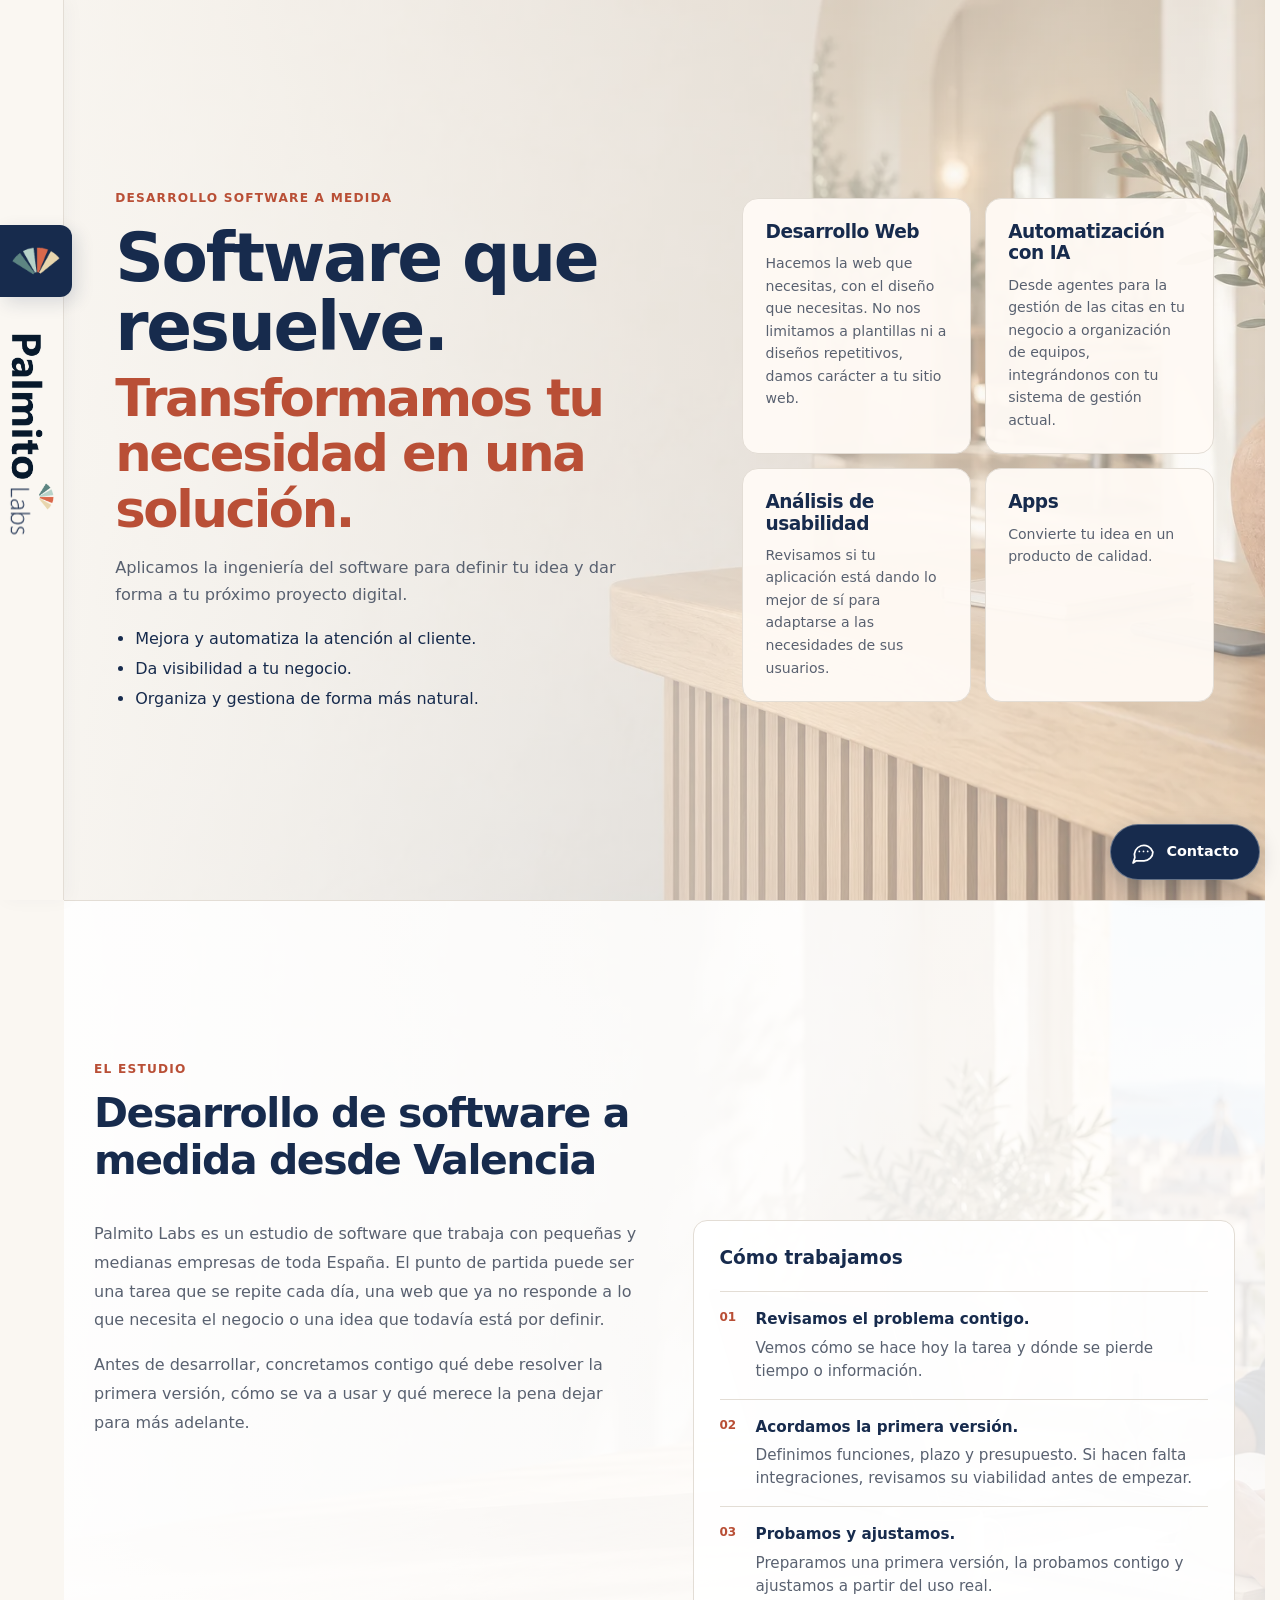
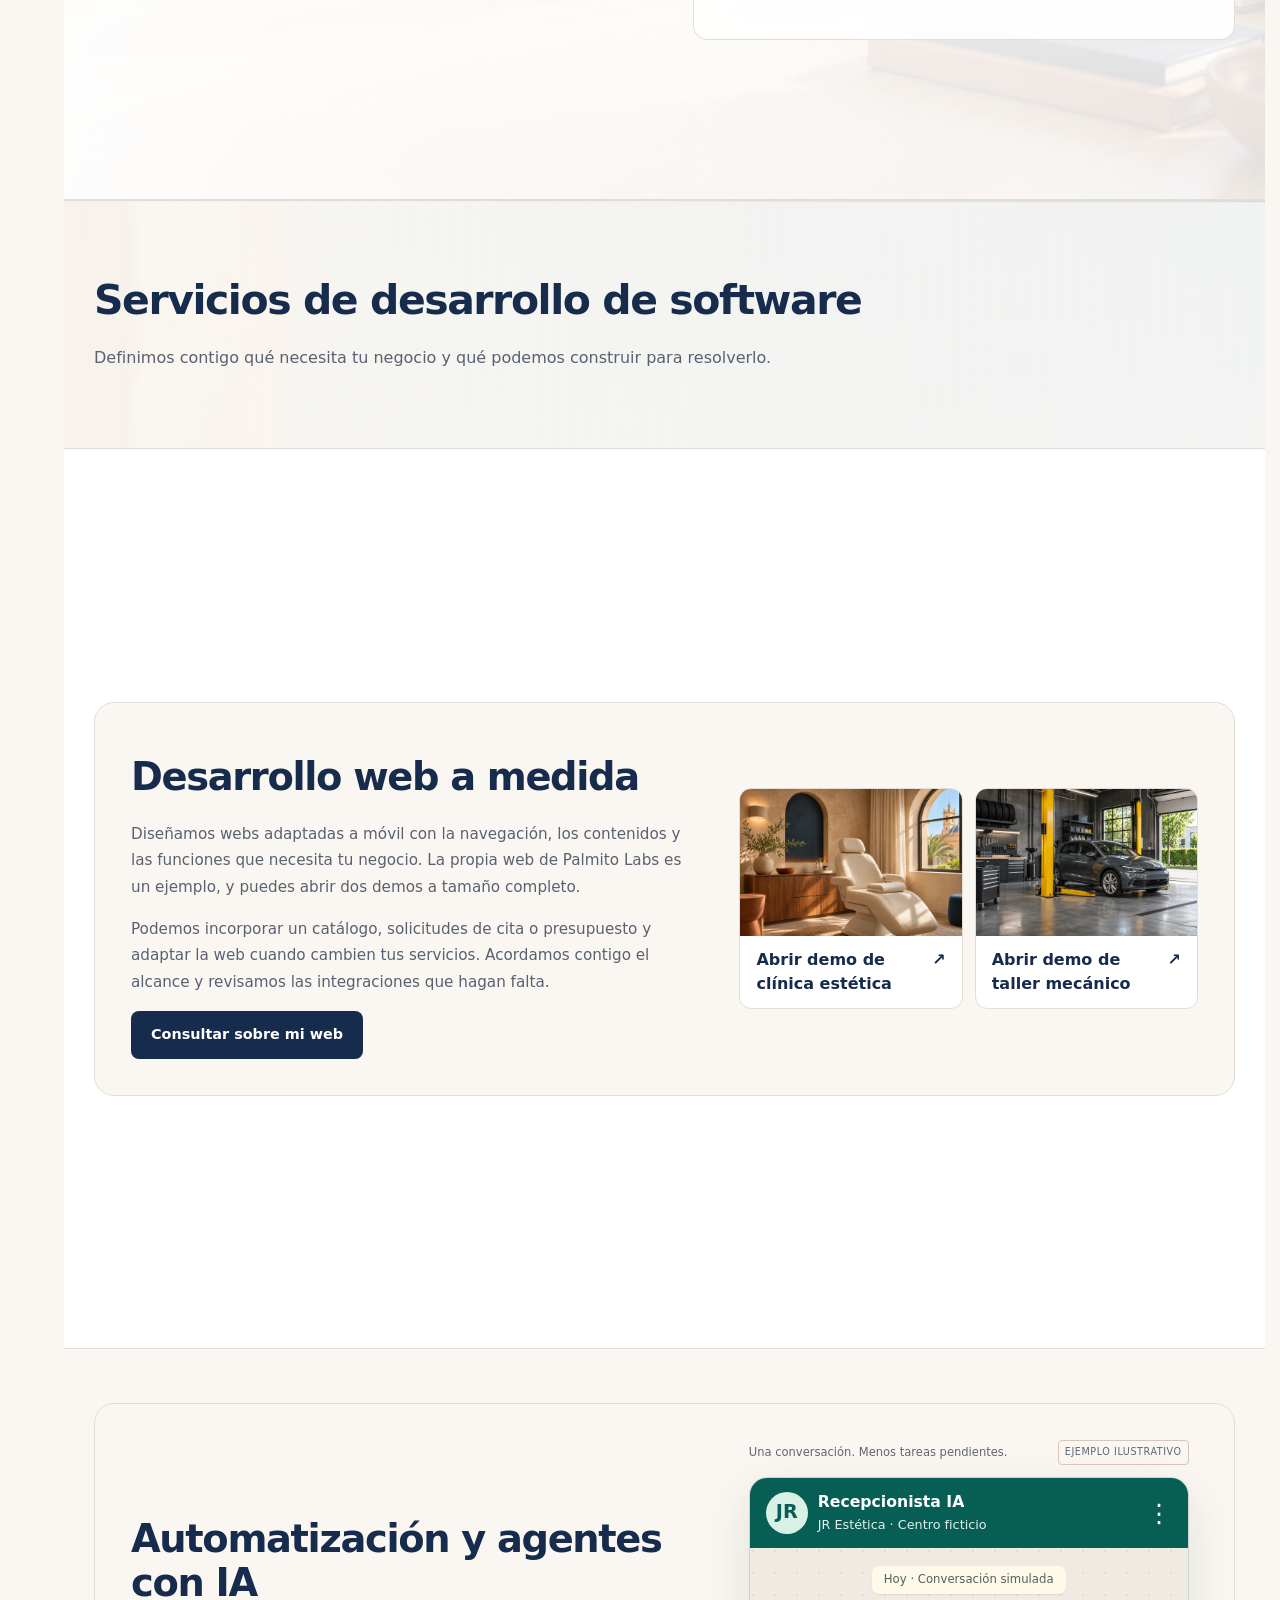
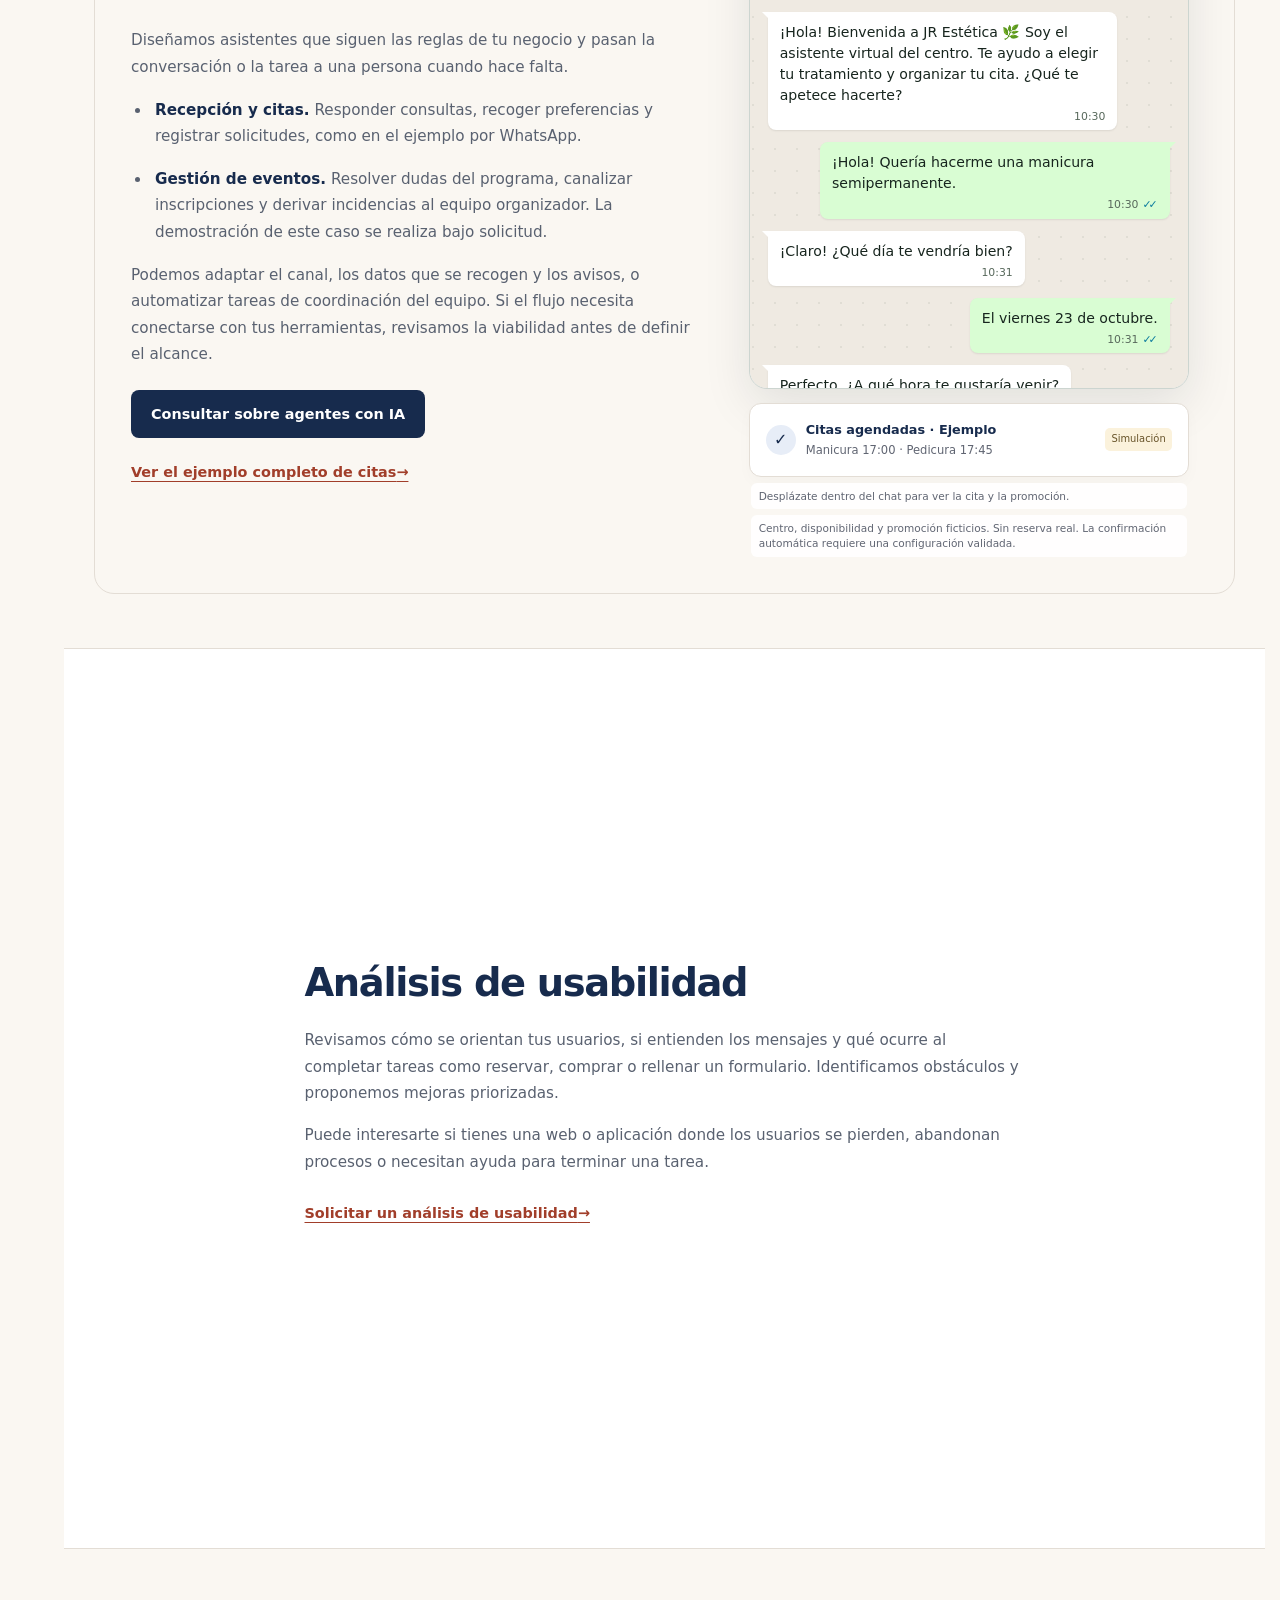
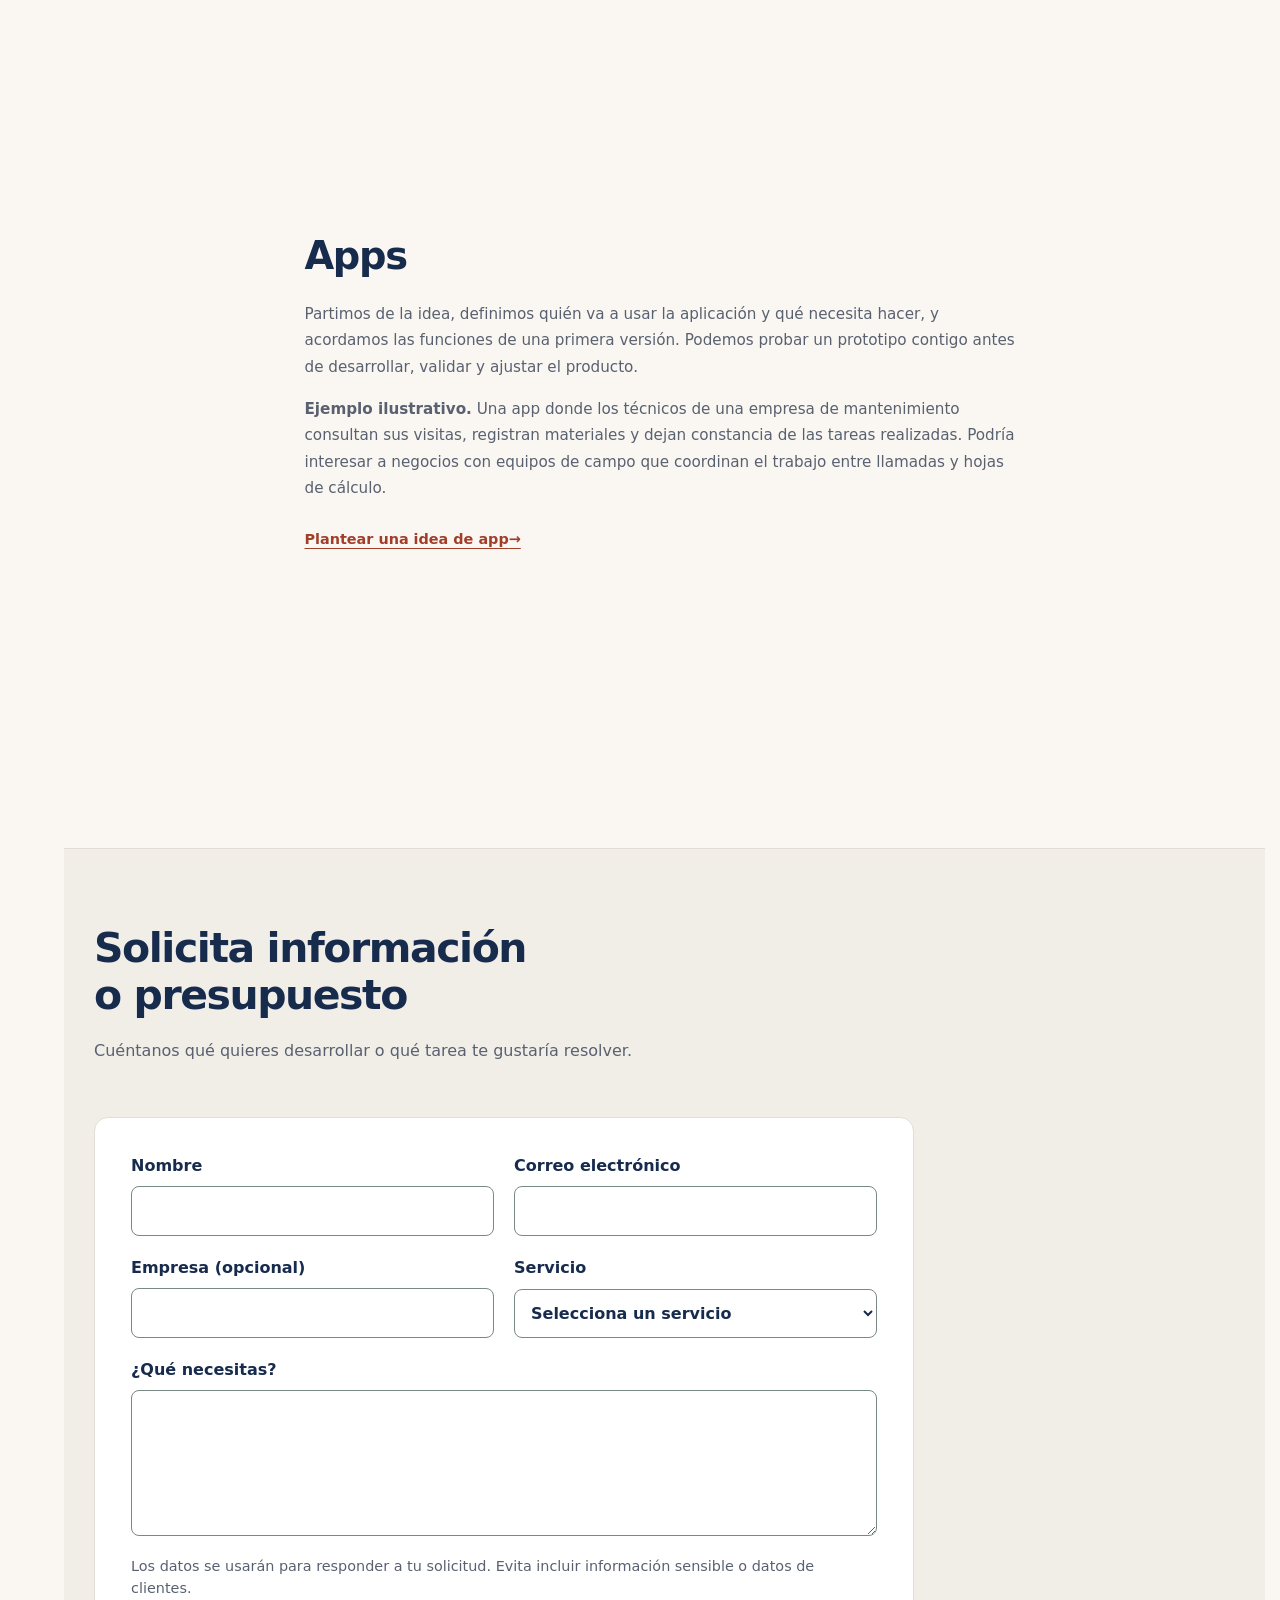
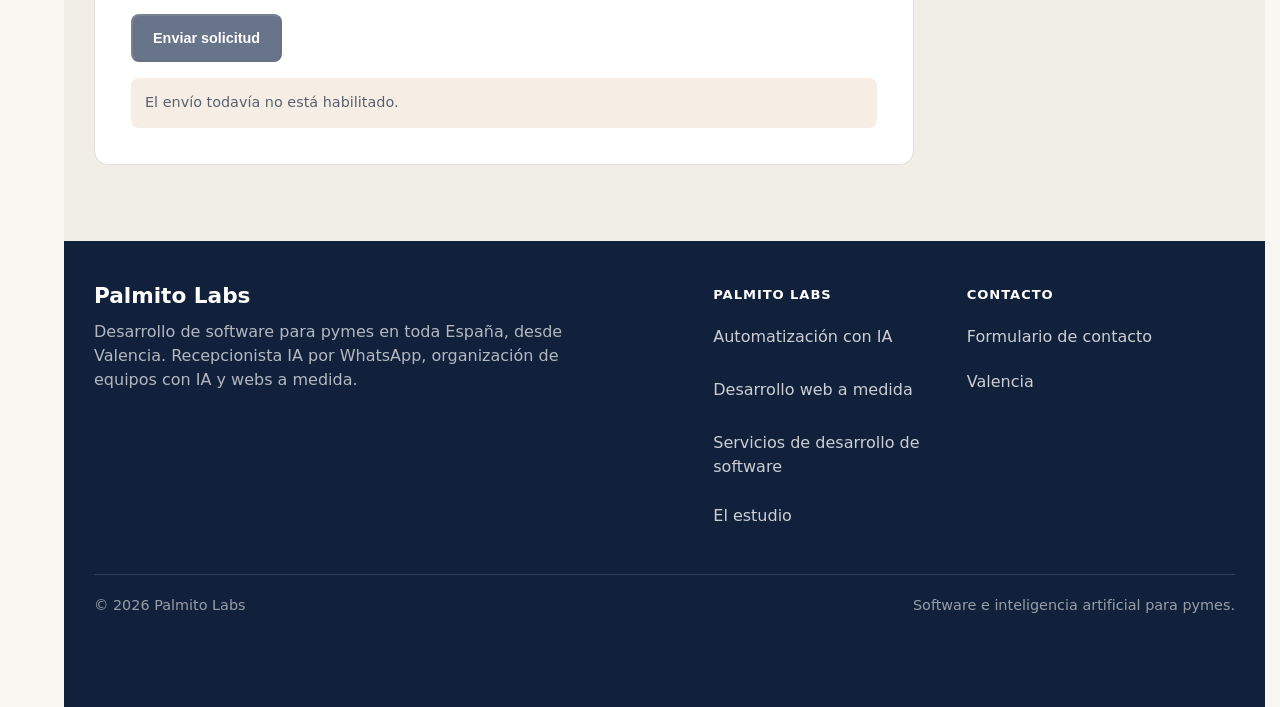
==== commit 34f95bd3: "Give each service a viewport-height section" ====
--- a/index.html
+++ b/index.html
@@ -33,7 +33,7 @@
 <link rel="stylesheet" href="/screens.css?v=2">
 <link rel="stylesheet" href="/photography.css?v=1">
 <link rel="stylesheet" href="/contact.css?v=2">
-<link rel="stylesheet" href="/offer.css?v=8">
+<link rel="stylesheet" href="/offer.css?v=9">
 </head>
   <body class="home">
     <a class="skip-link" href="#contenido">Saltar al contenido</a>
@@ -121,88 +121,95 @@
         </div>
       </section>
 
-      <section class="section services" id="servicios" aria-labelledby="services-title">
-        <div class="section-heading" id="productos">
+      <section class="services" id="servicios" aria-labelledby="services-title">
+        <div class="section section-heading services-heading" id="productos">
           <h2 id="services-title">Servicios de desarrollo de software</h2>
           <p>Definimos contigo qué necesita tu negocio y qué podemos construir para resolverlo.</p>
         </div>
-        <article class="product-spotlight" id="desarrollo-web" aria-labelledby="commerce-title">
-          <div class="spotlight-copy" id="web-comercio">
-            <h3 id="commerce-title">Desarrollo web a medida</h3>
-            <p>Diseñamos webs adaptadas a móvil con la navegación, los contenidos y las funciones que necesita tu negocio. La propia web de Palmito Labs es un ejemplo, y puedes abrir dos demos a tamaño completo.</p>
-            <p>Podemos incorporar un catálogo, solicitudes de cita o presupuesto y adaptar la web cuando cambien tus servicios. Acordamos contigo el alcance y revisamos las integraciones que hagan falta.</p>
-            <a class="button button-primary" href="/?servicio=desarrollo-web#contacto">Consultar sobre mi web</a>
-          </div>
-          <div class="commerce-examples" role="group" aria-label="Ejemplos de webs a tamaño completo">
-            <a class="commerce-preview" href="/demo-clinica/">
-              <img src="/demo-clinica/consulta.webp" width="1200" height="800" loading="lazy" alt="">
-              <span>Abrir demo de clínica estética <span aria-hidden="true">↗</span></span>
-            </a>
-            <a class="commerce-preview" href="/demo-taller/">
-              <img src="/demo-taller/taller.webp" width="1200" height="800" loading="lazy" alt="">
-              <span>Abrir demo de taller mecánico <span aria-hidden="true">↗</span></span>
-            </a>
-          </div>
-        </article>
-
-        <article class="product-spotlight" id="automatizacion-ia" aria-labelledby="agents-title">
-          <div class="spotlight-copy" id="asistente">
-            <h3 id="agents-title">Automatización y agentes con IA</h3>
-            <p>Diseñamos asistentes que siguen las reglas de tu negocio y pasan la conversación o la tarea a una persona cuando hace falta.</p>
-            <ul class="product-benefits">
-              <li><strong>Recepción y citas.</strong> Responder consultas, recoger preferencias y registrar solicitudes, como en el ejemplo por WhatsApp.</li>
-              <li id="agente-eventos"><strong>Gestión de eventos.</strong> Resolver dudas del programa, canalizar inscripciones y derivar incidencias al equipo organizador. La demostración de este caso se realiza bajo solicitud.</li>
-            </ul>
-            <p>Podemos adaptar el canal, los datos que se recogen y los avisos, o automatizar tareas de coordinación del equipo. Si el flujo necesita conectarse con tus herramientas, revisamos la viabilidad antes de definir el alcance.</p>
-            <div class="hero-actions">
-              <a class="button button-primary" href="/?servicio=automatizacion-ia#contacto">Consultar sobre agentes con IA</a>
-              <a class="text-link" href="/recepcionista-ia-whatsapp/#demo">Ver el ejemplo completo de citas <span aria-hidden="true">→</span></a>
-            </div>
-          </div>
-        <aside class="home-product" aria-label="Ejemplo ilustrativo de atención por WhatsApp">
-          <div class="product-caption"><span>Una conversación. Menos tareas pendientes.</span><span class="sample-label">Ejemplo ilustrativo</span></div>
-          <div class="demo-phone">
-            <div class="wa-header"><span class="wa-avatar" aria-hidden="true">JR</span><div class="wa-contact"><strong>Recepcionista IA</strong><span>JR Estética · Centro ficticio</span></div><span class="wa-menu" aria-hidden="true">⋮</span></div>
-            <div class="chat demo-chat" tabindex="0" role="region" aria-label="Conversación de ejemplo de JR Estética; desplázate para leer todos los mensajes">
-              <span class="wa-date">Hoy · Conversación simulada</span>
-<p class="bubble agent" data-step="0">¡Hola! Bienvenida a JR Estética 🌿 Soy el asistente virtual del centro. Te ayudo a elegir tu tratamiento y organizar tu cita. ¿Qué te apetece hacerte?<span class="wa-meta" aria-hidden="true">10:30 </span></p>
-<p class="bubble customer" data-step="0">¡Hola! Quería hacerme una manicura semipermanente.<span class="wa-meta" aria-hidden="true">10:30 <span class="wa-ticks" aria-hidden="true">✓✓</span></span></p>
-<p class="bubble agent" data-step="1">¡Claro! ¿Qué día te vendría bien?<span class="wa-meta" aria-hidden="true">10:31 </span></p>
-<p class="bubble customer" data-step="1">El viernes 23 de octubre.<span class="wa-meta" aria-hidden="true">10:31 <span class="wa-ticks" aria-hidden="true">✓✓</span></span></p>
-<p class="bubble agent" data-step="1">Perfecto. ¿A qué hora te gustaría venir?<span class="wa-meta" aria-hidden="true">10:32 </span></p>
-<p class="bubble customer" data-step="1">Sobre las cinco de la tarde.<span class="wa-meta" aria-hidden="true">10:32 <span class="wa-ticks" aria-hidden="true">✓✓</span></span></p>
-<p class="bubble agent" data-step="1">¿Tienes preferencia por alguna de nuestras profesionales? Para manicura puedes elegir a Laura o a Marta.<span class="wa-meta" aria-hidden="true">10:33 </span></p>
-<p class="bubble customer" data-step="1">Con Laura, si puede ser. La última vez me atendió ella y me encantó.<span class="wa-meta" aria-hidden="true">10:33 <span class="wa-ticks" aria-hidden="true">✓✓</span></span></p>
-<p class="bubble agent" data-step="1">¡Qué bien! Laura tiene un hueco a las 17:00. ¿A nombre de quién dejamos la cita?<span class="wa-meta" aria-hidden="true">10:34 </span></p>
-<p class="bubble customer" data-step="1">Soy Ana García.<span class="wa-meta" aria-hidden="true">10:34 <span class="wa-ticks" aria-hidden="true">✓✓</span></span></p>
-<p class="bubble agent" data-step="2">Encantada, Ana. Te resumo: manicura semipermanente, viernes 23 de octubre a las 17:00 con Laura. ¿Te la reservo?<span class="wa-meta" aria-hidden="true">10:35 </span></p>
-<p class="bubble customer" data-step="2">Sí, perfecto.<span class="wa-meta" aria-hidden="true">10:35 <span class="wa-ticks" aria-hidden="true">✓✓</span></span></p>
-<p class="bubble agent" data-step="2">¡Listo, Ana! Tu manicura queda agendada con Laura para el viernes 23 a las 17:00. Te esperamos en JR Estética 💚<span class="wa-meta" aria-hidden="true">10:36 </span></p>
-<p class="bubble agent" data-step="3">Por cierto, este mes tenemos la pedicura spa en promoción por 18 €. Si te apetece aprovechar la visita, Marta puede atenderte a las 17:45, después de la manicura. ¿Quieres añadirla o dejamos solo la manicura?<span class="wa-meta" aria-hidden="true">10:36 </span></p>
-<p class="bubble customer" data-step="3">¡Pues sí! Añádeme la pedicura también.<span class="wa-meta" aria-hidden="true">10:37 <span class="wa-ticks" aria-hidden="true">✓✓</span></span></p>
-<p class="bubble agent" data-step="3">¡Hecho! Te queda manicura a las 17:00 con Laura y pedicura spa a las 17:45 con Marta, esta última por 18 € de promoción. Ambas citas están anotadas. Si necesitas cambiar algo, escríbenos por aquí. ¡Nos vemos el viernes, Ana!<span class="wa-meta" aria-hidden="true">10:37 </span></p>
-</div>
-          </div>
-          <div class="home-record"><span class="record-icon" aria-hidden="true">✓</span><div><strong>Citas agendadas · Ejemplo</strong><span>Manicura 17:00 · Pedicura 17:45</span></div><span class="record-state">Simulación</span></div>
-          <p class="home-demo-note">Desplázate dentro del chat para ver la cita y la promoción.</p>
-          <p class="home-demo-note">Centro, disponibilidad y promoción ficticios. Sin reserva real. La confirmación automática requiere una configuración validada.</p>
-        </aside>
-        </article>
-
-        <div class="service-grid service-details">
-          <article id="usabilidad">
-            <h3>Análisis de usabilidad</h3>
+        <section class="section service-chapter" id="desarrollo-web" aria-labelledby="commerce-title">
+          <div class="product-spotlight">
+            <div class="spotlight-copy" id="web-comercio">
+              <h3 id="commerce-title">Desarrollo web a medida</h3>
+              <p>Diseñamos webs adaptadas a móvil con la navegación, los contenidos y las funciones que necesita tu negocio. La propia web de Palmito Labs es un ejemplo, y puedes abrir dos demos a tamaño completo.</p>
+              <p>Podemos incorporar un catálogo, solicitudes de cita o presupuesto y adaptar la web cuando cambien tus servicios. Acordamos contigo el alcance y revisamos las integraciones que hagan falta.</p>
+              <a class="button button-primary" href="/?servicio=desarrollo-web#contacto">Consultar sobre mi web</a>
+            </div>
+            <div class="commerce-examples" role="group" aria-label="Ejemplos de webs a tamaño completo">
+              <a class="commerce-preview" href="/demo-clinica/">
+                <img src="/demo-clinica/consulta.webp" width="1200" height="800" loading="lazy" alt="">
+                <span>Abrir demo de clínica estética <span aria-hidden="true">↗</span></span>
+              </a>
+              <a class="commerce-preview" href="/demo-taller/">
+                <img src="/demo-taller/taller.webp" width="1200" height="800" loading="lazy" alt="">
+                <span>Abrir demo de taller mecánico <span aria-hidden="true">↗</span></span>
+              </a>
+            </div>
+          </div>
+        </section>
+
+        <section class="section service-chapter" id="automatizacion-ia" aria-labelledby="agents-title">
+          <div class="product-spotlight">
+            <div class="spotlight-copy" id="asistente">
+              <h3 id="agents-title">Automatización y agentes con IA</h3>
+              <p>Diseñamos asistentes que siguen las reglas de tu negocio y pasan la conversación o la tarea a una persona cuando hace falta.</p>
+              <ul class="product-benefits">
+                <li><strong>Recepción y citas.</strong> Responder consultas, recoger preferencias y registrar solicitudes, como en el ejemplo por WhatsApp.</li>
+                <li id="agente-eventos"><strong>Gestión de eventos.</strong> Resolver dudas del programa, canalizar inscripciones y derivar incidencias al equipo organizador. La demostración de este caso se realiza bajo solicitud.</li>
+              </ul>
+              <p>Podemos adaptar el canal, los datos que se recogen y los avisos, o automatizar tareas de coordinación del equipo. Si el flujo necesita conectarse con tus herramientas, revisamos la viabilidad antes de definir el alcance.</p>
+              <div class="hero-actions">
+                <a class="button button-primary" href="/?servicio=automatizacion-ia#contacto">Consultar sobre agentes con IA</a>
+                <a class="text-link" href="/recepcionista-ia-whatsapp/#demo">Ver el ejemplo completo de citas <span aria-hidden="true">→</span></a>
+              </div>
+            </div>
+          <aside class="home-product" aria-label="Ejemplo ilustrativo de atención por WhatsApp">
+            <div class="product-caption"><span>Una conversación. Menos tareas pendientes.</span><span class="sample-label">Ejemplo ilustrativo</span></div>
+            <div class="demo-phone">
+              <div class="wa-header"><span class="wa-avatar" aria-hidden="true">JR</span><div class="wa-contact"><strong>Recepcionista IA</strong><span>JR Estética · Centro ficticio</span></div><span class="wa-menu" aria-hidden="true">⋮</span></div>
+              <div class="chat demo-chat" tabindex="0" role="region" aria-label="Conversación de ejemplo de JR Estética; desplázate para leer todos los mensajes">
+                <span class="wa-date">Hoy · Conversación simulada</span>
+  <p class="bubble agent" data-step="0">¡Hola! Bienvenida a JR Estética 🌿 Soy el asistente virtual del centro. Te ayudo a elegir tu tratamiento y organizar tu cita. ¿Qué te apetece hacerte?<span class="wa-meta" aria-hidden="true">10:30 </span></p>
+  <p class="bubble customer" data-step="0">¡Hola! Quería hacerme una manicura semipermanente.<span class="wa-meta" aria-hidden="true">10:30 <span class="wa-ticks" aria-hidden="true">✓✓</span></span></p>
+  <p class="bubble agent" data-step="1">¡Claro! ¿Qué día te vendría bien?<span class="wa-meta" aria-hidden="true">10:31 </span></p>
+  <p class="bubble customer" data-step="1">El viernes 23 de octubre.<span class="wa-meta" aria-hidden="true">10:31 <span class="wa-ticks" aria-hidden="true">✓✓</span></span></p>
+  <p class="bubble agent" data-step="1">Perfecto. ¿A qué hora te gustaría venir?<span class="wa-meta" aria-hidden="true">10:32 </span></p>
+  <p class="bubble customer" data-step="1">Sobre las cinco de la tarde.<span class="wa-meta" aria-hidden="true">10:32 <span class="wa-ticks" aria-hidden="true">✓✓</span></span></p>
+  <p class="bubble agent" data-step="1">¿Tienes preferencia por alguna de nuestras profesionales? Para manicura puedes elegir a Laura o a Marta.<span class="wa-meta" aria-hidden="true">10:33 </span></p>
+  <p class="bubble customer" data-step="1">Con Laura, si puede ser. La última vez me atendió ella y me encantó.<span class="wa-meta" aria-hidden="true">10:33 <span class="wa-ticks" aria-hidden="true">✓✓</span></span></p>
+  <p class="bubble agent" data-step="1">¡Qué bien! Laura tiene un hueco a las 17:00. ¿A nombre de quién dejamos la cita?<span class="wa-meta" aria-hidden="true">10:34 </span></p>
+  <p class="bubble customer" data-step="1">Soy Ana García.<span class="wa-meta" aria-hidden="true">10:34 <span class="wa-ticks" aria-hidden="true">✓✓</span></span></p>
+  <p class="bubble agent" data-step="2">Encantada, Ana. Te resumo: manicura semipermanente, viernes 23 de octubre a las 17:00 con Laura. ¿Te la reservo?<span class="wa-meta" aria-hidden="true">10:35 </span></p>
+  <p class="bubble customer" data-step="2">Sí, perfecto.<span class="wa-meta" aria-hidden="true">10:35 <span class="wa-ticks" aria-hidden="true">✓✓</span></span></p>
+  <p class="bubble agent" data-step="2">¡Listo, Ana! Tu manicura queda agendada con Laura para el viernes 23 a las 17:00. Te esperamos en JR Estética 💚<span class="wa-meta" aria-hidden="true">10:36 </span></p>
+  <p class="bubble agent" data-step="3">Por cierto, este mes tenemos la pedicura spa en promoción por 18 €. Si te apetece aprovechar la visita, Marta puede atenderte a las 17:45, después de la manicura. ¿Quieres añadirla o dejamos solo la manicura?<span class="wa-meta" aria-hidden="true">10:36 </span></p>
+  <p class="bubble customer" data-step="3">¡Pues sí! Añádeme la pedicura también.<span class="wa-meta" aria-hidden="true">10:37 <span class="wa-ticks" aria-hidden="true">✓✓</span></span></p>
+  <p class="bubble agent" data-step="3">¡Hecho! Te queda manicura a las 17:00 con Laura y pedicura spa a las 17:45 con Marta, esta última por 18 € de promoción. Ambas citas están anotadas. Si necesitas cambiar algo, escríbenos por aquí. ¡Nos vemos el viernes, Ana!<span class="wa-meta" aria-hidden="true">10:37 </span></p>
+  </div>
+            </div>
+            <div class="home-record"><span class="record-icon" aria-hidden="true">✓</span><div><strong>Citas agendadas · Ejemplo</strong><span>Manicura 17:00 · Pedicura 17:45</span></div><span class="record-state">Simulación</span></div>
+            <p class="home-demo-note">Desplázate dentro del chat para ver la cita y la promoción.</p>
+            <p class="home-demo-note">Centro, disponibilidad y promoción ficticios. Sin reserva real. La confirmación automática requiere una configuración validada.</p>
+          </aside>
+          </div>
+        </section>
+
+        <section class="section service-chapter" id="usabilidad" aria-labelledby="usability-title">
+          <div class="spotlight-copy service-copy">
+            <h3 id="usability-title">Análisis de usabilidad</h3>
             <p>Revisamos cómo se orientan tus usuarios, si entienden los mensajes y qué ocurre al completar tareas como reservar, comprar o rellenar un formulario. Identificamos obstáculos y proponemos mejoras priorizadas.</p>
             <p>Puede interesarte si tienes una web o aplicación donde los usuarios se pierden, abandonan procesos o necesitan ayuda para terminar una tarea.</p>
             <a class="text-link" href="/?servicio=usabilidad#contacto">Solicitar un análisis de usabilidad <span aria-hidden="true">→</span></a>
-          </article>
-          <article id="apps">
-            <h3>Apps</h3>
+          </div>
+        </section>
+
+        <section class="section service-chapter" id="apps" aria-labelledby="apps-title">
+          <div class="spotlight-copy service-copy">
+            <h3 id="apps-title">Apps</h3>
             <p>Partimos de la idea, definimos quién va a usar la aplicación y qué necesita hacer, y acordamos las funciones de una primera versión. Podemos probar un prototipo contigo antes de desarrollar, validar y ajustar el producto.</p>
             <p><strong>Ejemplo ilustrativo.</strong> Una app donde los técnicos de una empresa de mantenimiento consultan sus visitas, registran materiales y dejan constancia de las tareas realizadas. Podría interesar a negocios con equipos de campo que coordinan el trabajo entre llamadas y hojas de cálculo.</p>
             <a class="text-link" href="/?servicio=apps#contacto">Plantear una idea de app <span aria-hidden="true">→</span></a>
-          </article>
-        </div>
+          </div>
+        </section>
       </section>
 
       <section class="section contact-section" id="contacto" aria-labelledby="contact-title">
--- a/offer.css
+++ b/offer.css
@@ -5,10 +5,22 @@
 .home h1 span { display: block; }
 .hero-benefits { padding-left: 1.25em; margin: 18px 0 0; color: var(--ink); }
 .hero-benefits li + li { margin-top: 6px; }
-.home .service-details { grid-template-columns: repeat(2,minmax(0,1fr)); }
-.home .service-details article { min-width: 0; }
-.home .service-details article > a:last-child { margin-top: auto; padding-top: 12px; }
-.home .services :is(article[id], #asistente, #web-comercio, #agente-eventos) { scroll-margin-top: calc(var(--header-height) + 24px); }
+.home .services-heading { max-width: none; margin: 0; }
+.home .service-chapter {
+  display: grid;
+  align-content: center;
+  min-height: calc(var(--screen-height) - var(--header-height));
+  padding-block: clamp(24px, 5dvh, 64px);
+  background: var(--paper);
+  border-top: 1px solid var(--line);
+  scroll-margin-top: -24px;
+}
+.home .service-chapter:nth-of-type(even) { background: var(--bg); }
+.service-copy { width: min(100%, 720px); margin-inline: auto; }
+.service-copy h3:first-child { margin-top: 0; }
+@media (max-width: 1023px) {
+  .side-nav-ready .home .service-chapter { scroll-margin-top: -16px; }
+}
 .offer-overview { display: grid; grid-template-columns: repeat(2,minmax(0,1fr)); gap: 14px; min-width: 0; }
 .offer-card { display: block; padding: 22px; border: 1px solid var(--line); border-radius: 16px; background: #fffaf5f5; text-decoration: none; color: var(--ink); transition: background-color .2s,border-color .2s,box-shadow .2s; }
 .offer-card:is(:hover, :focus-visible) {
@@ -22,7 +34,7 @@
 .offer-card h2 { font-size: 1.16rem; letter-spacing: -.025em; margin: 0 0 10px; }
 .offer-card p { font-size: .88rem; color: var(--muted); line-height: 1.6; margin-bottom: 0; }
 .home .hero-copy > p:not(.eyebrow):not(.hero-label) { font-size: clamp(.95rem,1.8dvh,1.1rem); line-height: 1.65; }
-.product-spotlight { display: grid; grid-template-columns: minmax(0,1.1fr) minmax(0,.9fr); gap: 48px; align-items: center; padding: 36px; border: 1px solid var(--line); border-radius: 20px; background: #faf7f2; scroll-margin-top: calc(var(--header-height) + 24px); }
+.product-spotlight { display: grid; grid-template-columns: minmax(0,1.1fr) minmax(0,.9fr); gap: 48px; align-items: center; padding: 36px; border: 1px solid var(--line); border-radius: 20px; background: #faf7f2; }
 .spotlight-copy h3 { font-size: clamp(1.7rem,3vw,2.7rem); line-height: 1.15; letter-spacing: -.035em; margin: 16px 0 22px; }
 .spotlight-copy > p,.product-benefits { color: var(--muted); font-size: .95rem; line-height: 1.75; }
 .product-benefits { padding-left: 20px; }
@@ -41,7 +53,7 @@
   .home .hero { padding: 28px 20px; gap: 28px; }
   .home h1 { font-size: clamp(2rem,8.8vw,3rem); margin-bottom: 18px; }
   .home .hero-copy > p:not(.eyebrow):not(.hero-label) { font-size: 1rem; }
-  .offer-overview, .home .service-details { grid-template-columns: 1fr; }
+  .offer-overview { grid-template-columns: 1fr; }
   .offer-overview { gap: 10px; }
   .offer-card { padding: 20px; }
   .product-spotlight { padding: 20px; margin-inline: -8px; border-radius: 14px; }
@@ -49,7 +61,6 @@
 }
 @media(prefers-reduced-motion:reduce) { .offer-card { transition: none; } }
 
-.home .services > .product-spotlight + * { margin-top: 24px; }
 .commerce-preview {
   display: block;
   overflow: hidden;
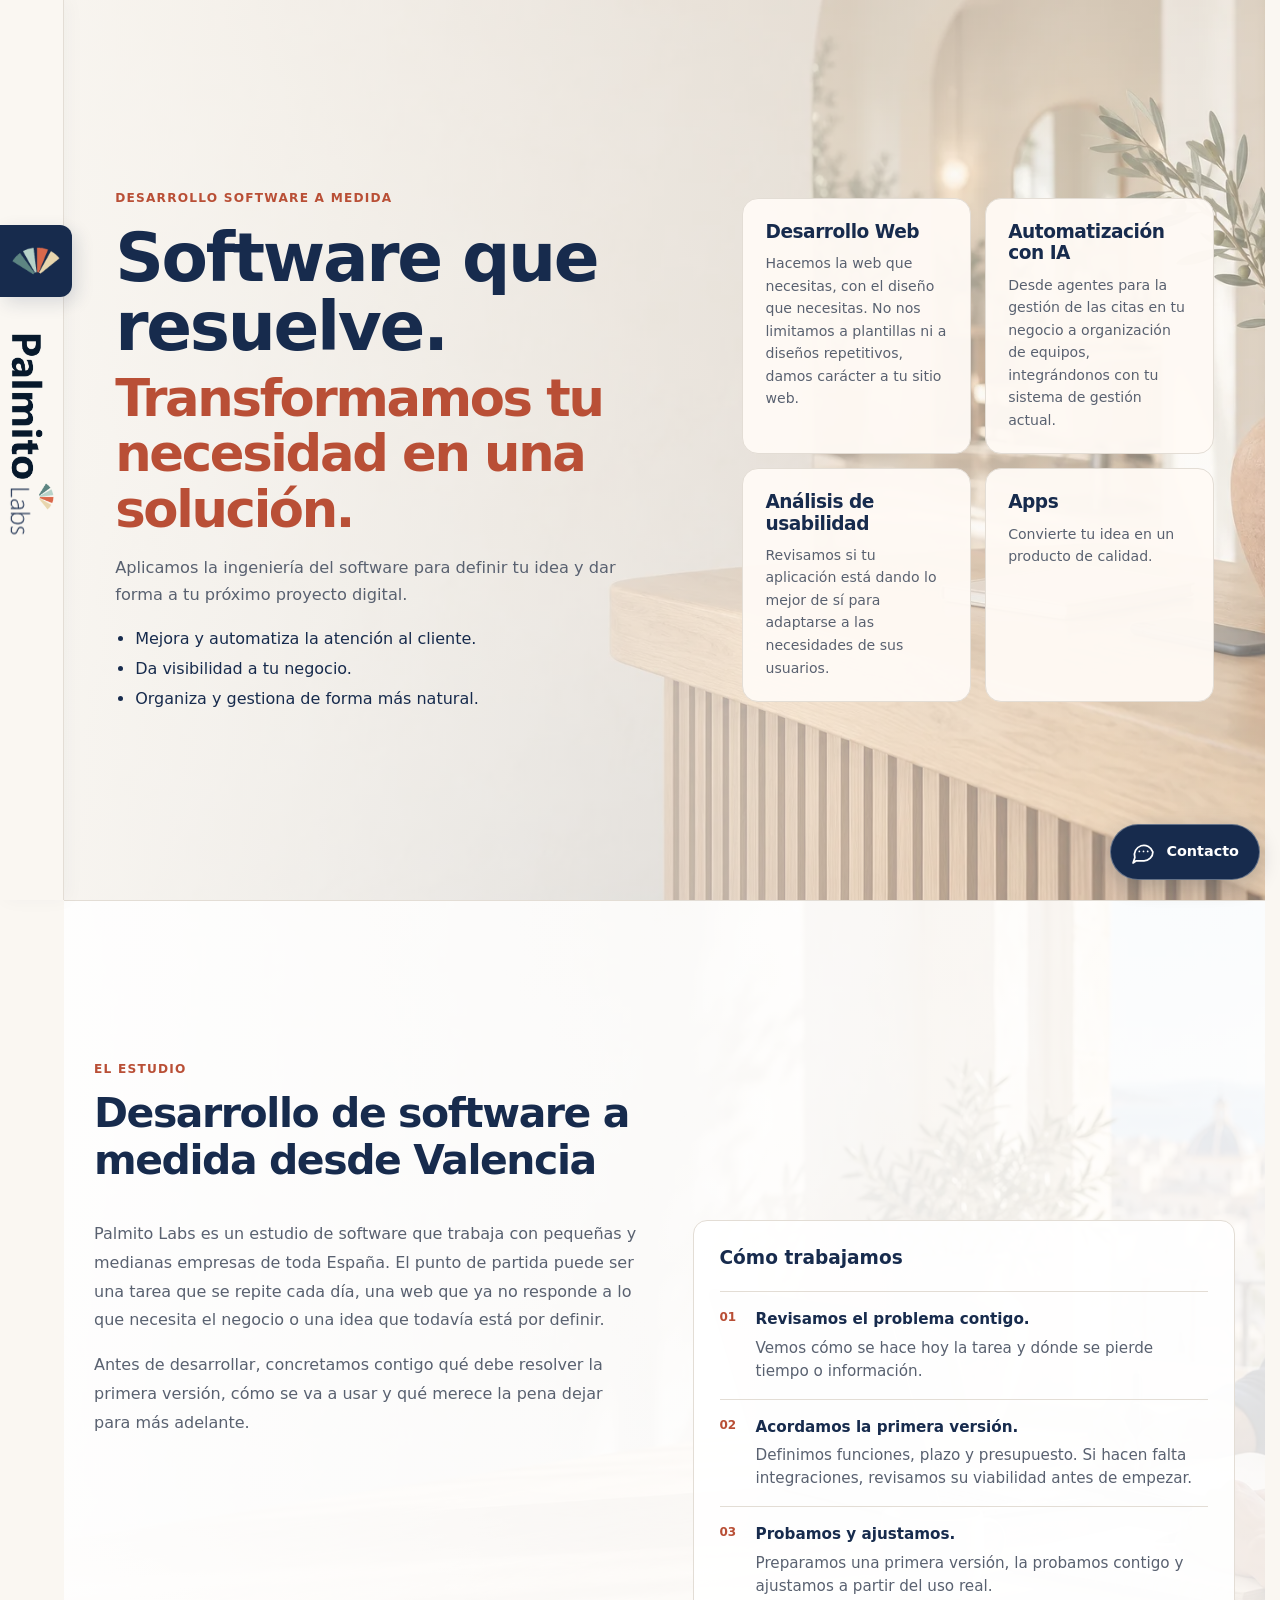
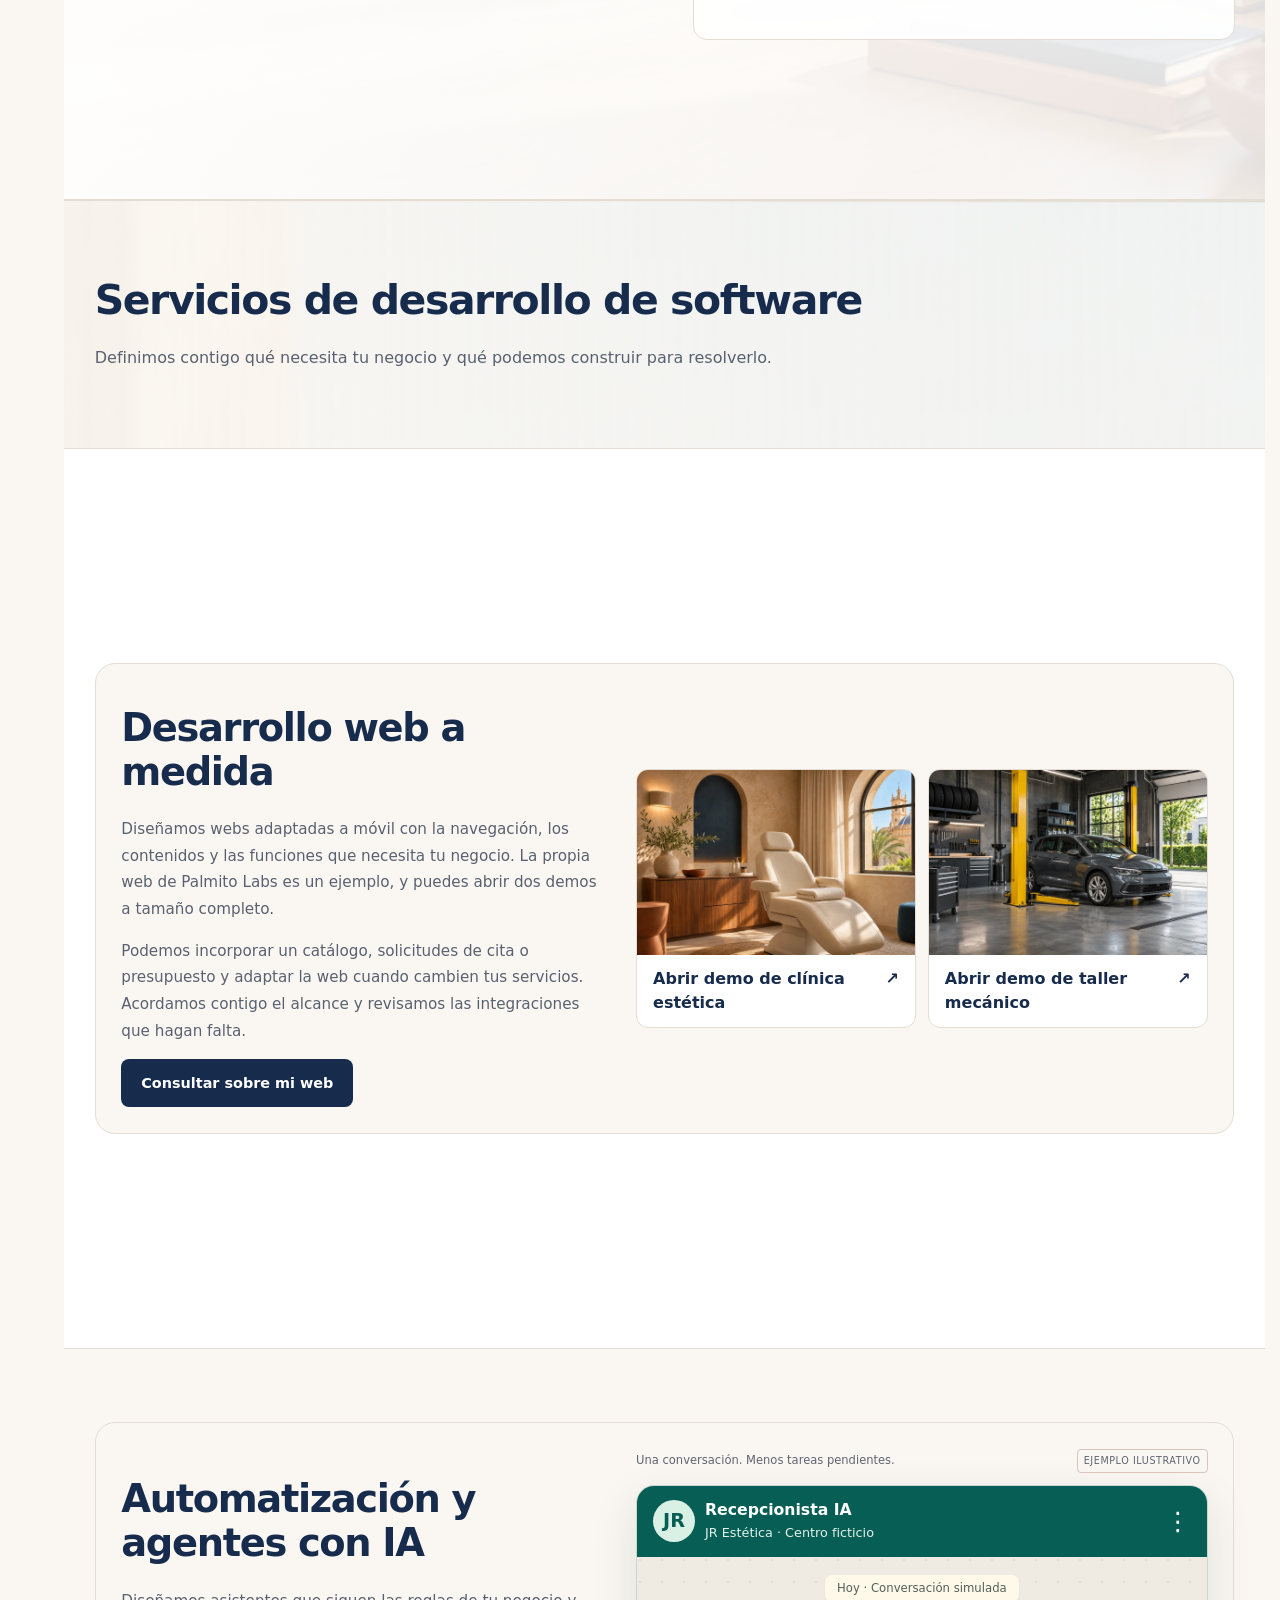
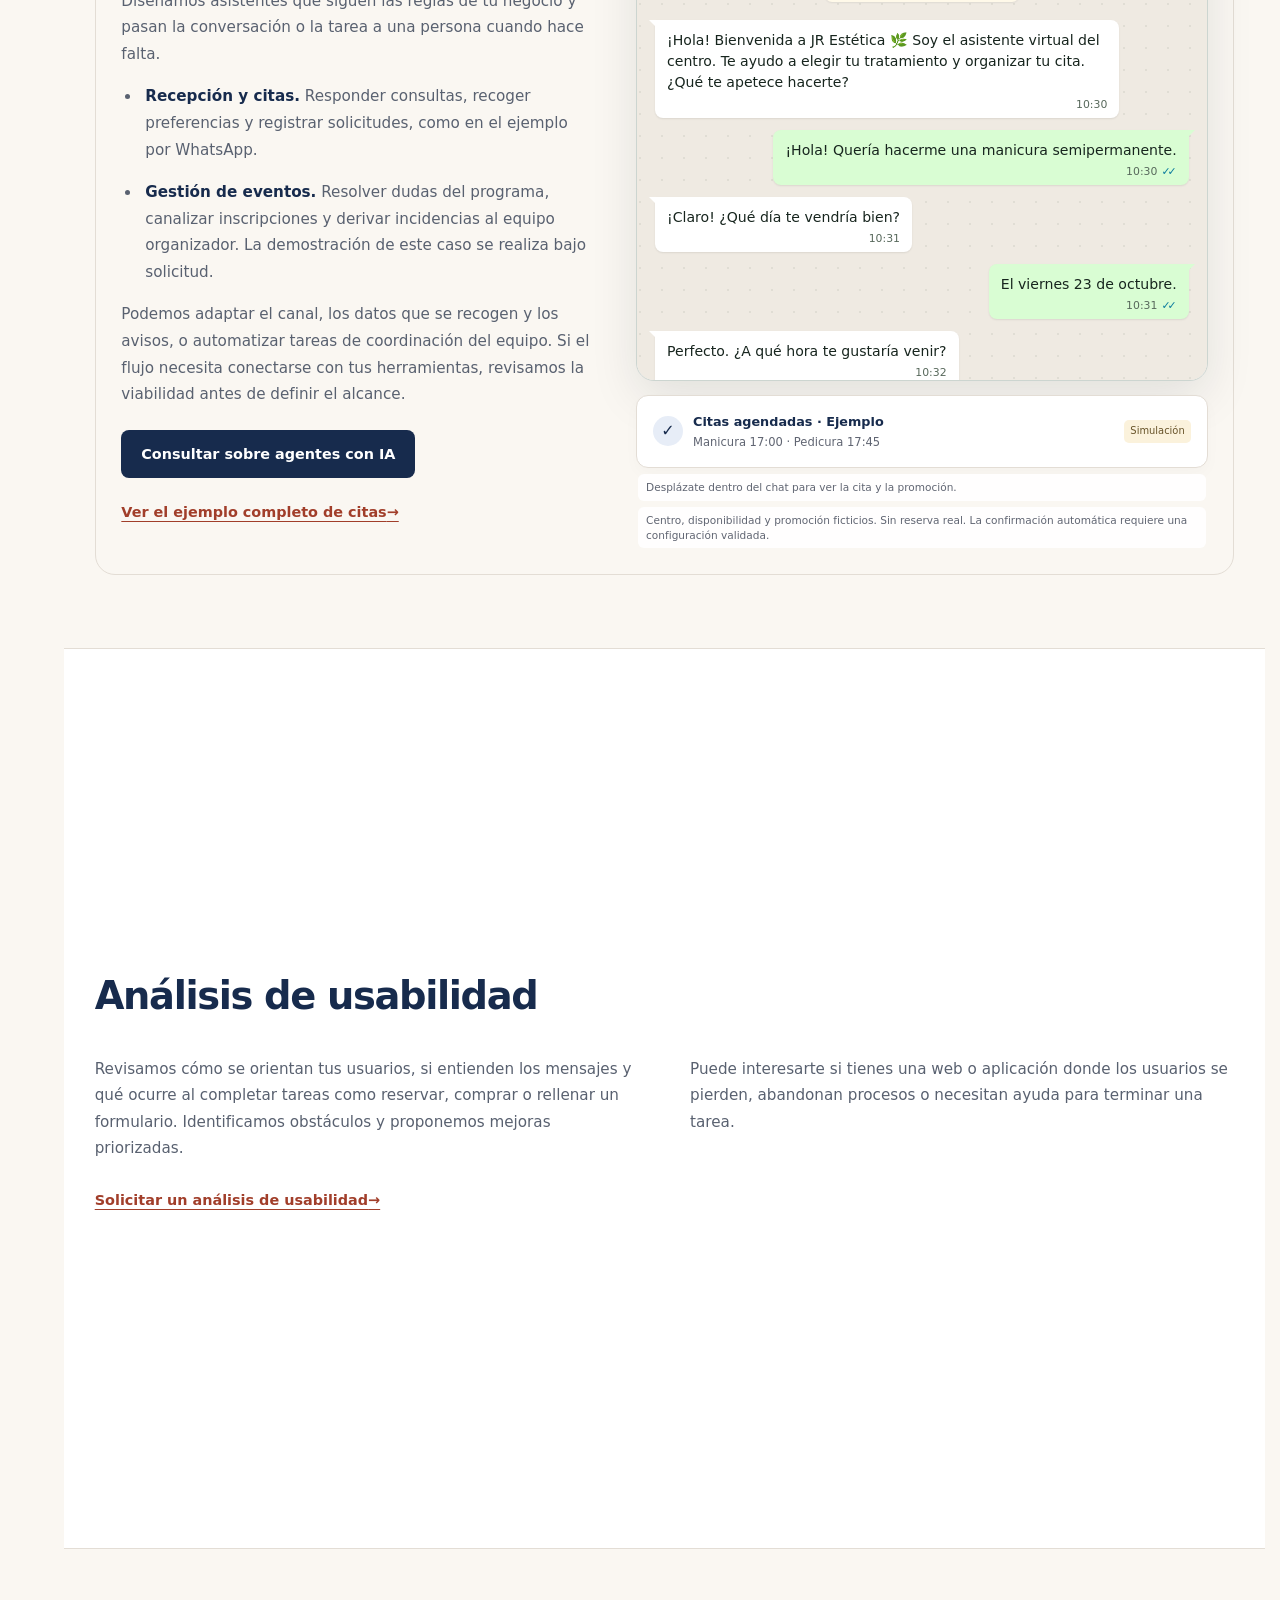
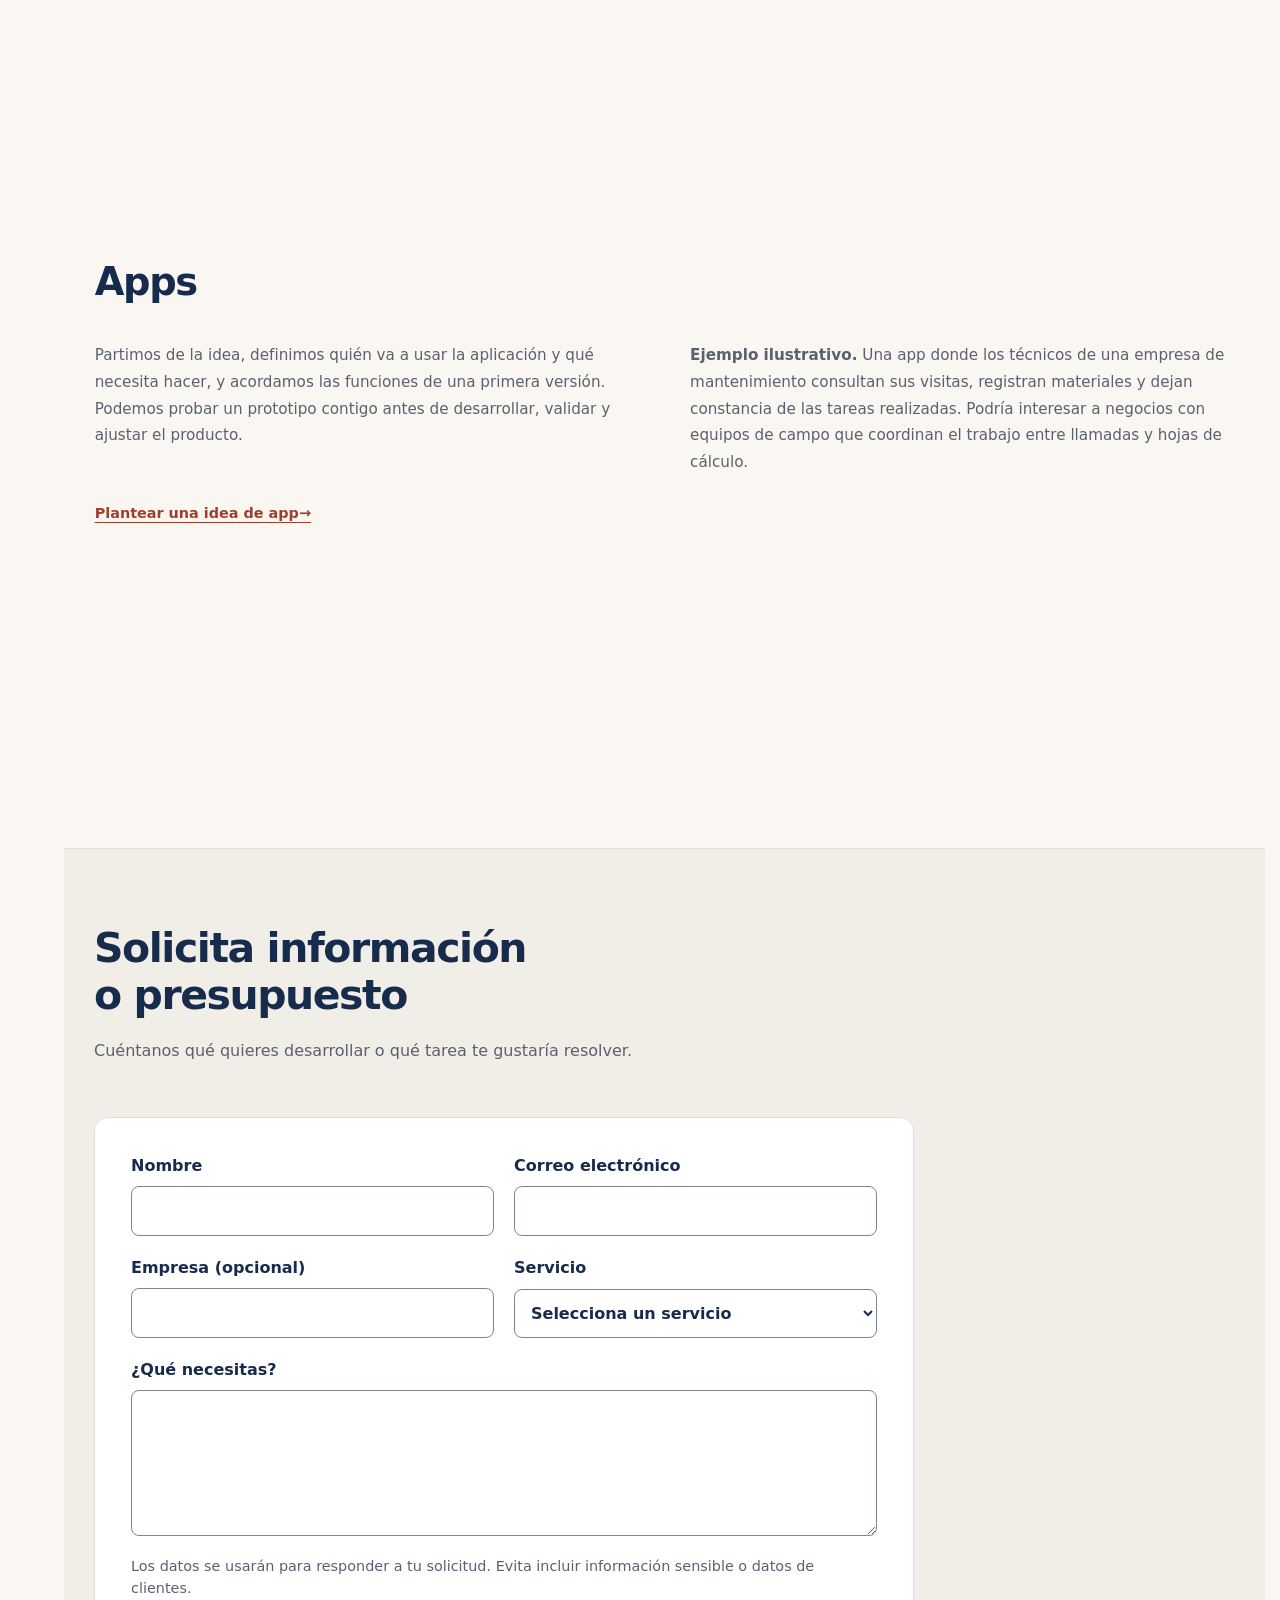
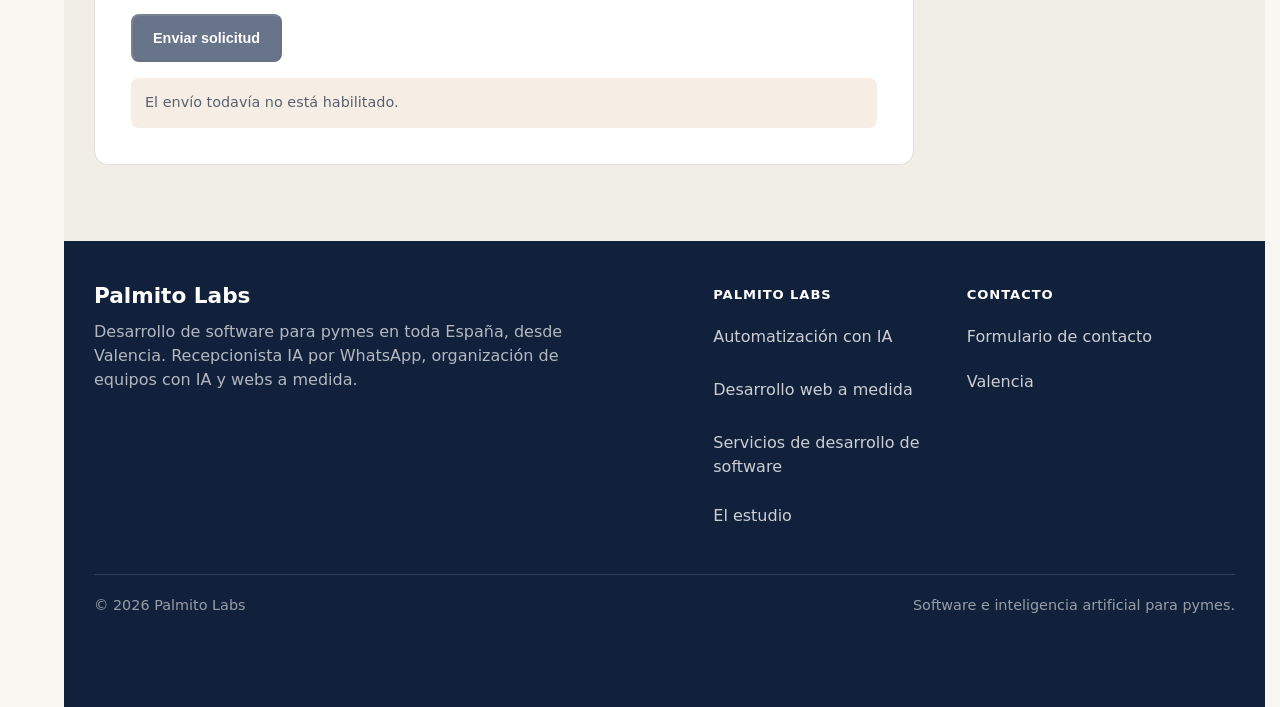
==== commit 790922cc: "Use more available width in service sections" ====
--- a/index.html
+++ b/index.html
@@ -33,7 +33,7 @@
 <link rel="stylesheet" href="/screens.css?v=2">
 <link rel="stylesheet" href="/photography.css?v=1">
 <link rel="stylesheet" href="/contact.css?v=2">
-<link rel="stylesheet" href="/offer.css?v=9">
+<link rel="stylesheet" href="/offer.css?v=10">
 </head>
   <body class="home">
     <a class="skip-link" href="#contenido">Saltar al contenido</a>
--- a/offer.css
+++ b/offer.css
@@ -5,18 +5,25 @@
 .home h1 span { display: block; }
 .hero-benefits { padding-left: 1.25em; margin: 18px 0 0; color: var(--ink); }
 .hero-benefits li + li { margin-top: 6px; }
-.home .services-heading { max-width: none; margin: 0; }
+.home .services-heading { max-width: none; margin: 0; padding-inline: clamp(16px, 2.4vw, 48px); }
 .home .service-chapter {
   display: grid;
   align-content: center;
   min-height: calc(var(--screen-height) - var(--header-height));
-  padding-block: clamp(24px, 5dvh, 64px);
+  padding: clamp(20px, 4dvh, 52px) clamp(16px, 2.4vw, 48px);
   background: var(--paper);
   border-top: 1px solid var(--line);
   scroll-margin-top: -24px;
 }
 .home .service-chapter:nth-of-type(even) { background: var(--bg); }
-.service-copy { width: min(100%, 720px); margin-inline: auto; }
+.service-copy { display: grid; gap: 16px clamp(24px, 4vw, 80px); }
+.service-copy > p { margin: 0; }
+.service-copy > a { justify-self: start; }
+@media (min-width: 760px) {
+  .service-copy { grid-template-columns: repeat(2, minmax(0, 1fr)); align-items: start; }
+  .service-copy > :is(h3, a) { grid-column: 1 / -1; }
+  .service-copy > p { max-width: 72ch; }
+}
 .service-copy h3:first-child { margin-top: 0; }
 @media (max-width: 1023px) {
   .side-nav-ready .home .service-chapter { scroll-margin-top: -16px; }
@@ -34,20 +41,23 @@
 .offer-card h2 { font-size: 1.16rem; letter-spacing: -.025em; margin: 0 0 10px; }
 .offer-card p { font-size: .88rem; color: var(--muted); line-height: 1.6; margin-bottom: 0; }
 .home .hero-copy > p:not(.eyebrow):not(.hero-label) { font-size: clamp(.95rem,1.8dvh,1.1rem); line-height: 1.65; }
-.product-spotlight { display: grid; grid-template-columns: minmax(0,1.1fr) minmax(0,.9fr); gap: 48px; align-items: center; padding: 36px; border: 1px solid var(--line); border-radius: 20px; background: #faf7f2; }
+.product-spotlight { display: grid; grid-template-columns: minmax(0,1fr) minmax(0,1.2fr); gap: clamp(20px, 3vw, 56px); align-items: center; padding: clamp(14px, 2vw, 32px); border: 1px solid var(--line); border-radius: 20px; background: #faf7f2; }
 .spotlight-copy h3 { font-size: clamp(1.7rem,3vw,2.7rem); line-height: 1.15; letter-spacing: -.035em; margin: 16px 0 22px; }
 .spotlight-copy > p,.product-benefits { color: var(--muted); font-size: .95rem; line-height: 1.75; }
 .product-benefits { padding-left: 20px; }
 .product-benefits li { padding-left: 4px; margin: 16px 0; }
 .product-benefits strong { color: var(--ink); }
 .spotlight-copy .product-note { font-size: .8rem; }
-.home .product-spotlight .home-product { min-height: 0; padding: 0; background: none; max-width: 440px; }
-.home .product-spotlight .demo-chat { max-height: 440px; }
+.home .product-spotlight .home-product { min-height: 0; padding: 0; background: none; max-width: none; }
+.home .product-spotlight .home-product > * { max-width: none; }
+.home .product-spotlight .demo-chat { max-height: clamp(180px, 47dvh, 440px); }
 @media(max-width:1023px) {
   .home .hero { grid-template-columns: 1fr; display: grid; }
   .home .hero-copy { min-height: 0; padding: 0; }
   .offer-overview { grid-template-columns: repeat(2,minmax(0,1fr)); }
-  .product-spotlight { grid-template-columns: 1fr; padding: 28px; gap: 32px; }
+}
+@media(max-width:759px) {
+  .product-spotlight { grid-template-columns: minmax(0, 1fr); }
 }
 @media(max-width:560px) {
   .home .hero { padding: 28px 20px; gap: 28px; }
@@ -56,8 +66,8 @@
   .offer-overview { grid-template-columns: 1fr; }
   .offer-overview { gap: 10px; }
   .offer-card { padding: 20px; }
-  .product-spotlight { padding: 20px; margin-inline: -8px; border-radius: 14px; }
-  .home .product-spotlight .demo-chat { padding: 14px 10px; max-height: 420px; }
+  .product-spotlight { border-radius: 14px; }
+  .home .product-spotlight .demo-chat { padding: 14px 10px; }
 }
 @media(prefers-reduced-motion:reduce) { .offer-card { transition: none; } }
 
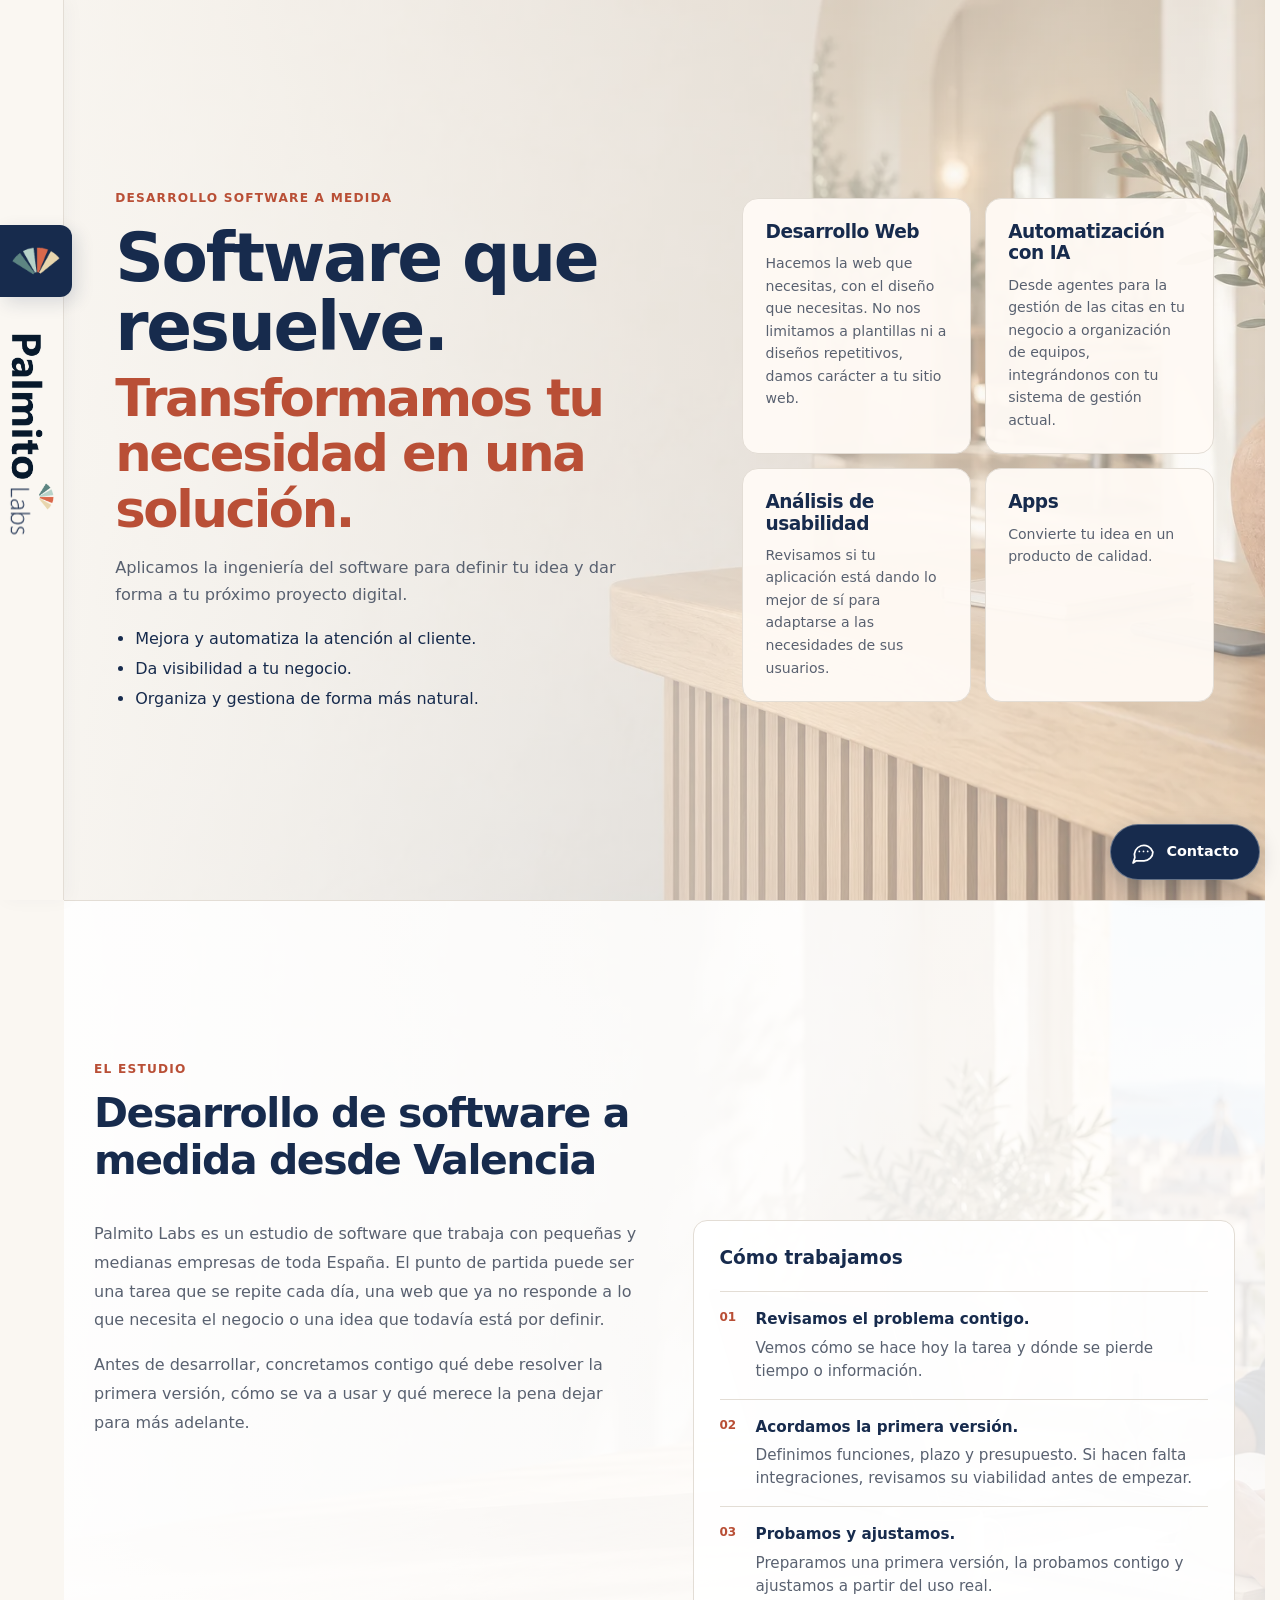
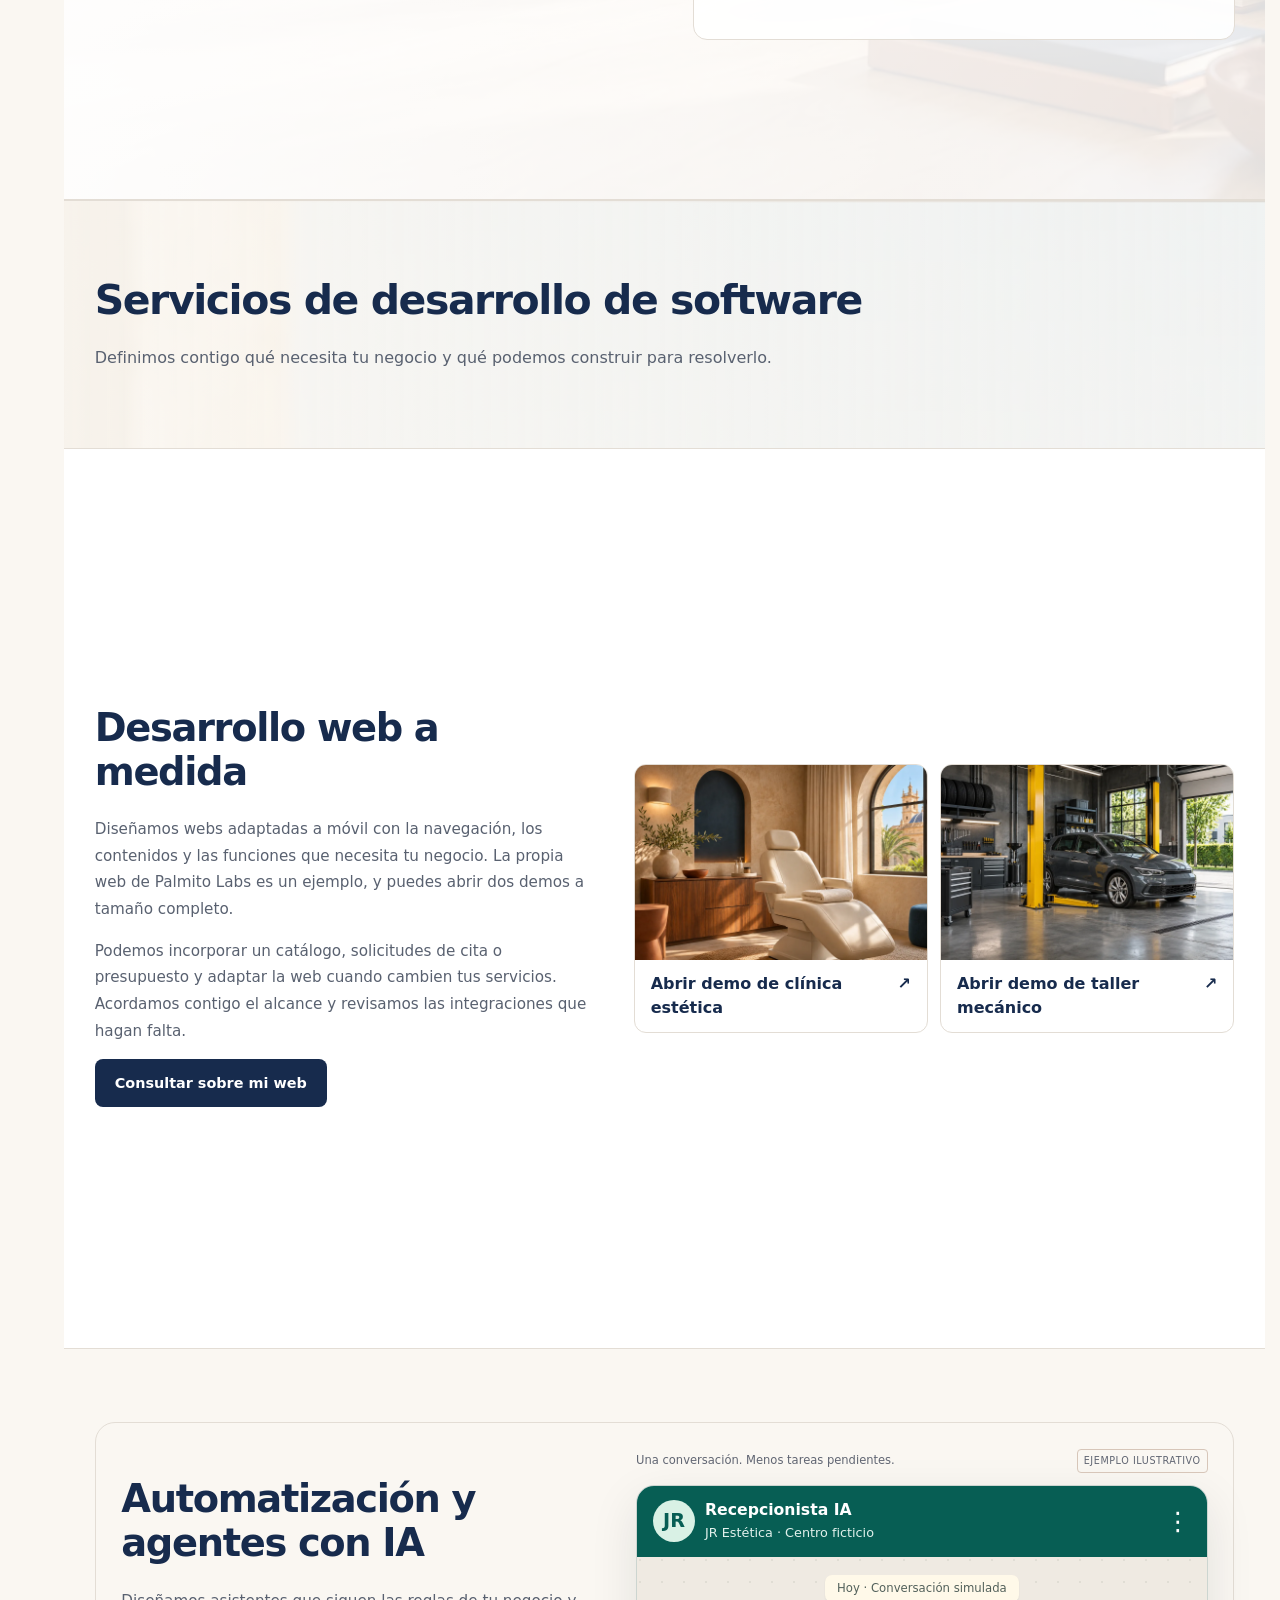
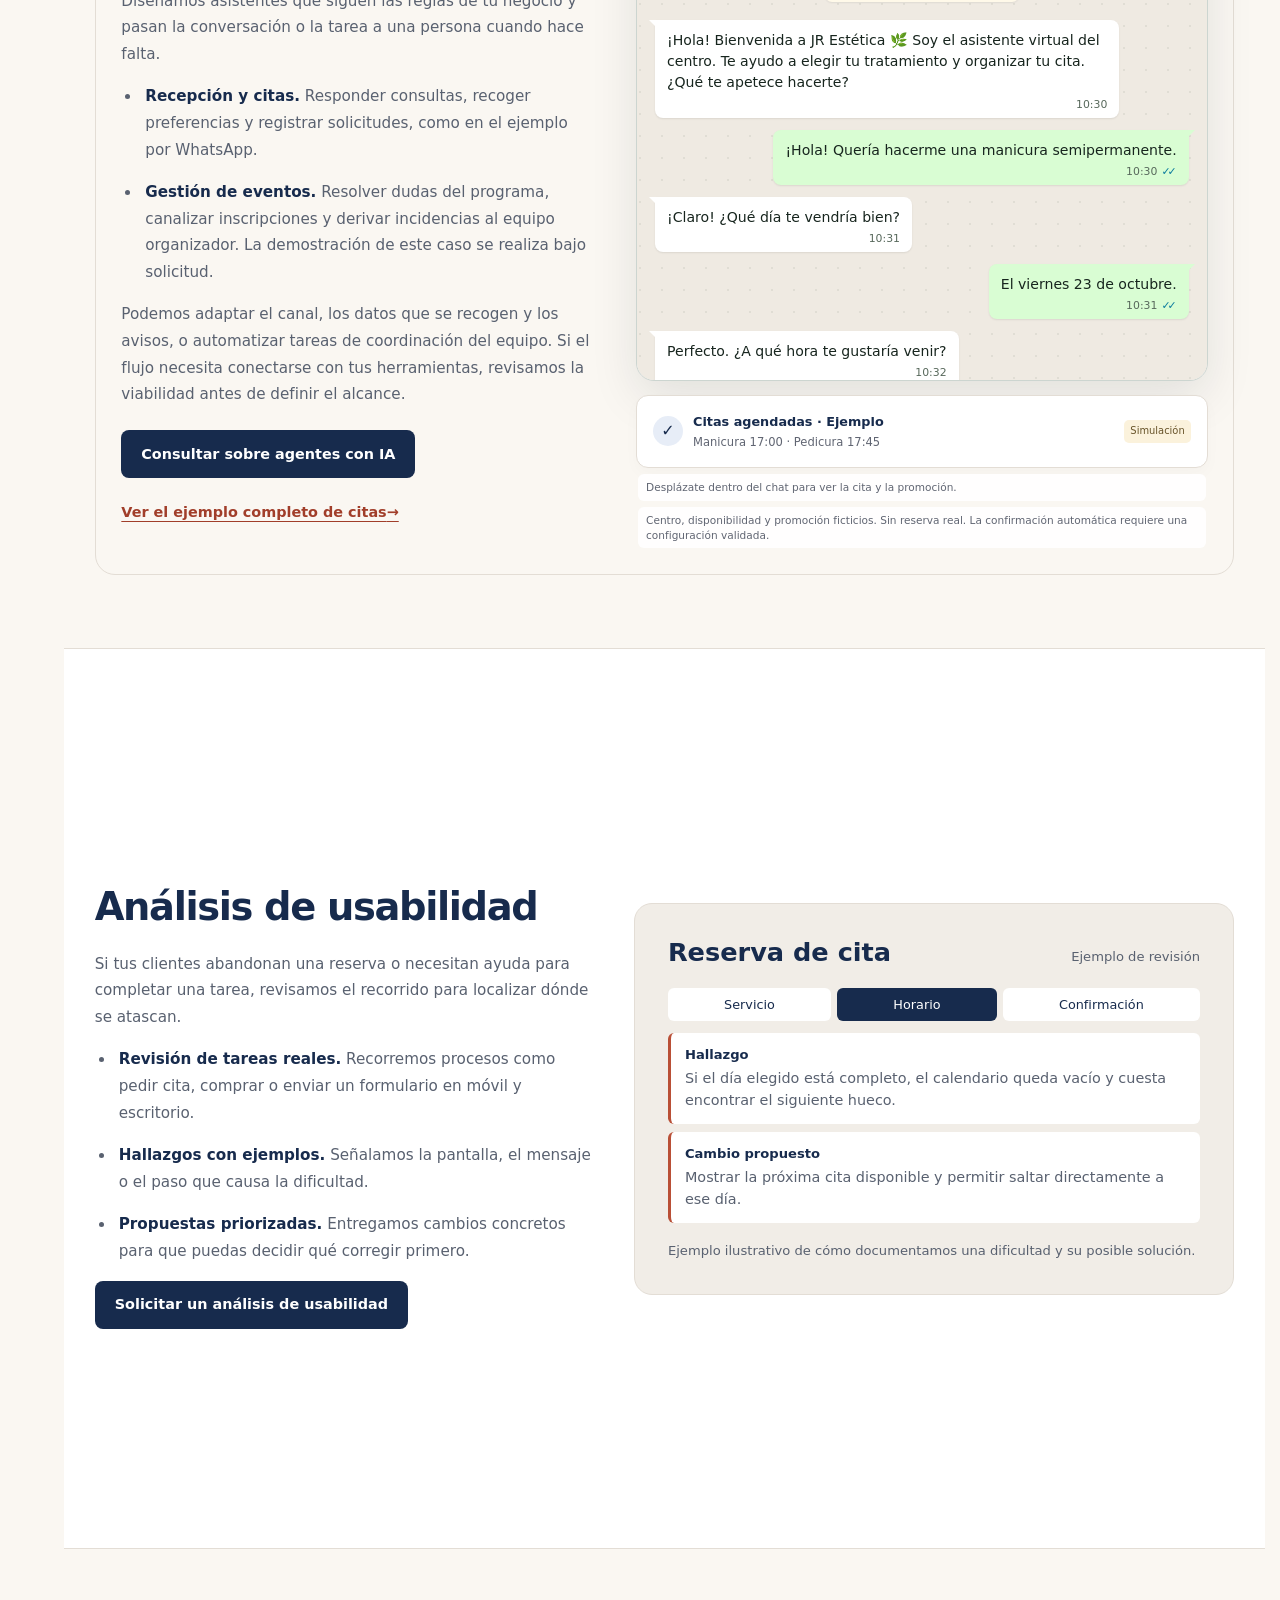
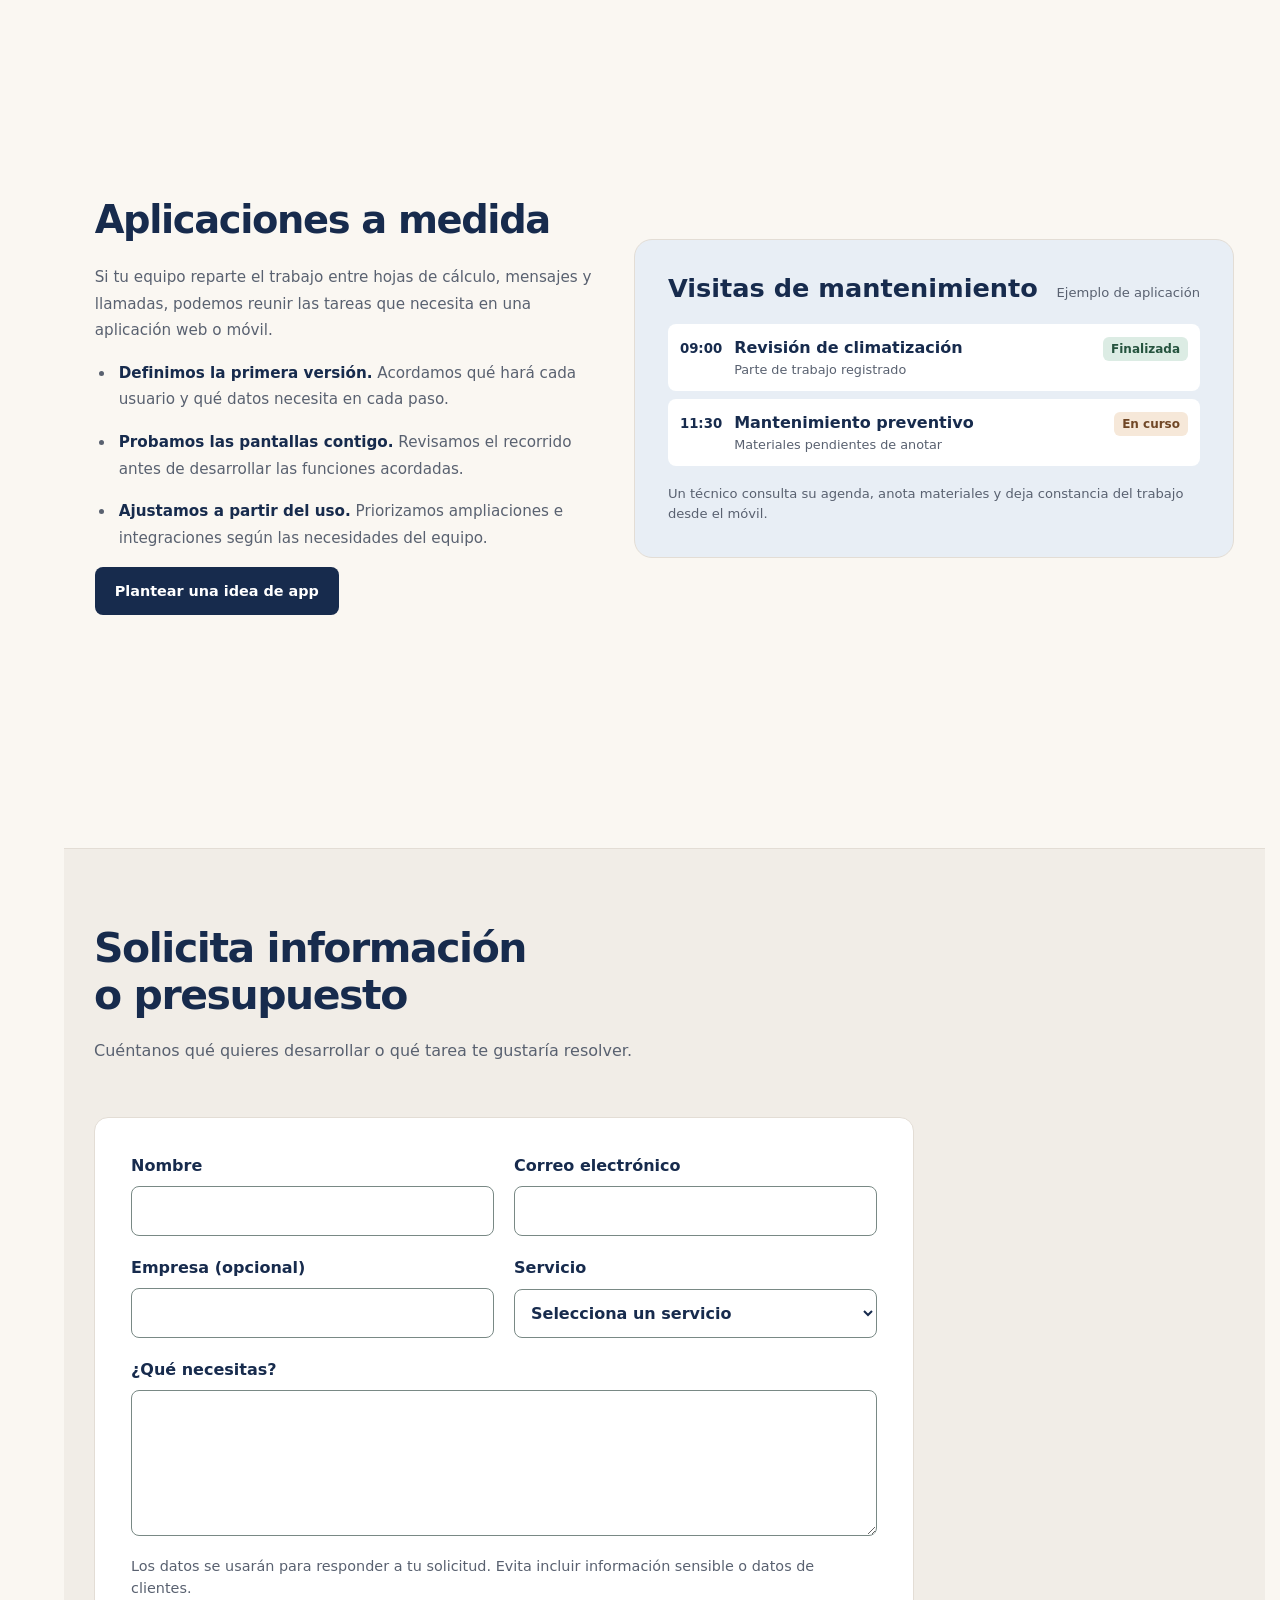
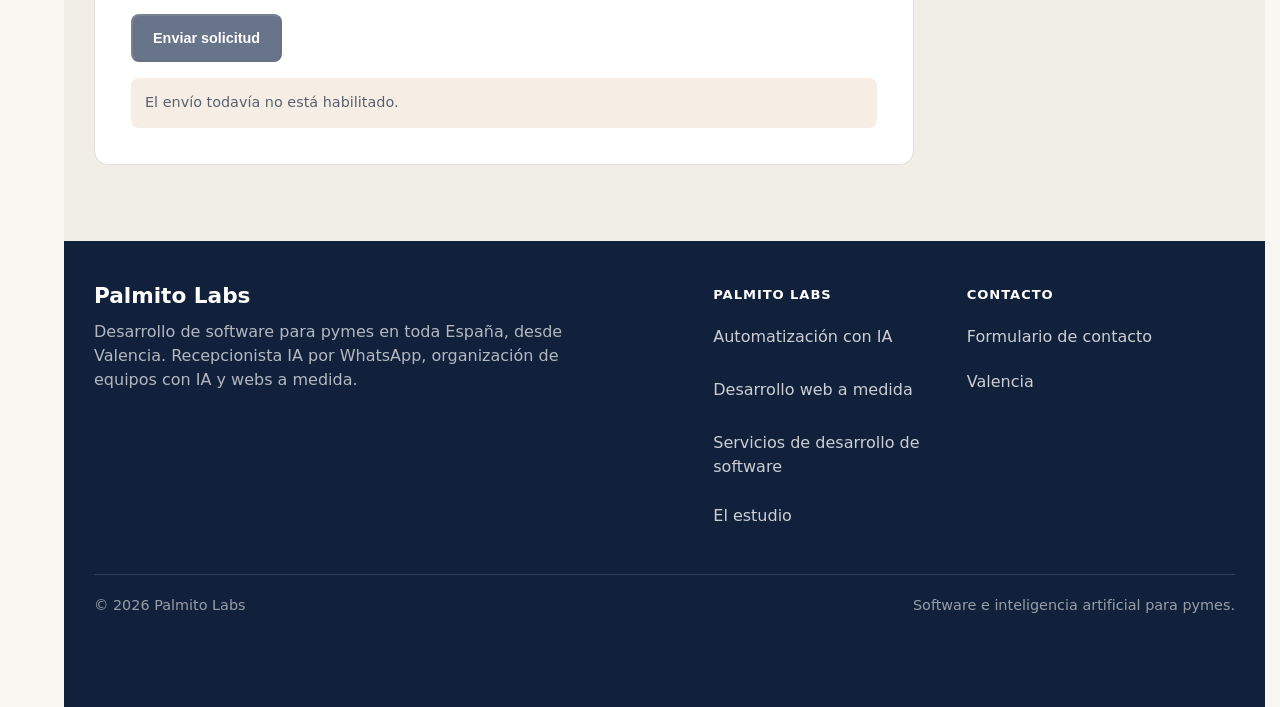
==== commit dd6951e7: "Improve web layout and illustrate usability and app services" ====
--- a/index.html
+++ b/index.html
@@ -33,7 +33,7 @@
 <link rel="stylesheet" href="/screens.css?v=2">
 <link rel="stylesheet" href="/photography.css?v=1">
 <link rel="stylesheet" href="/contact.css?v=2">
-<link rel="stylesheet" href="/offer.css?v=10">
+<link rel="stylesheet" href="/offer.css?v=11">
 </head>
   <body class="home">
     <a class="skip-link" href="#contenido">Saltar al contenido</a>
@@ -194,20 +194,65 @@
         </section>
 
         <section class="section service-chapter" id="usabilidad" aria-labelledby="usability-title">
-          <div class="spotlight-copy service-copy">
-            <h3 id="usability-title">Análisis de usabilidad</h3>
-            <p>Revisamos cómo se orientan tus usuarios, si entienden los mensajes y qué ocurre al completar tareas como reservar, comprar o rellenar un formulario. Identificamos obstáculos y proponemos mejoras priorizadas.</p>
-            <p>Puede interesarte si tienes una web o aplicación donde los usuarios se pierden, abandonan procesos o necesitan ayuda para terminar una tarea.</p>
-            <a class="text-link" href="/?servicio=usabilidad#contacto">Solicitar un análisis de usabilidad <span aria-hidden="true">→</span></a>
+          <div class="product-spotlight">
+            <div class="spotlight-copy">
+              <h3 id="usability-title">Análisis de usabilidad</h3>
+              <p>Si tus clientes abandonan una reserva o necesitan ayuda para completar una tarea, revisamos el recorrido para localizar dónde se atascan.</p>
+              <ul class="product-benefits">
+                <li><strong>Revisión de tareas reales.</strong> Recorremos procesos como pedir cita, comprar o enviar un formulario en móvil y escritorio.</li>
+                <li><strong>Hallazgos con ejemplos.</strong> Señalamos la pantalla, el mensaje o el paso que causa la dificultad.</li>
+                <li><strong>Propuestas priorizadas.</strong> Entregamos cambios concretos para que puedas decidir qué corregir primero.</li>
+              </ul>
+              <a class="button button-primary" href="/?servicio=usabilidad#contacto">Solicitar un análisis de usabilidad</a>
+            </div>
+            <figure class="service-example audit-example">
+              <div class="example-header">
+                <strong>Reserva de cita</strong>
+                <span>Ejemplo de revisión</span>
+              </div>
+              <ol class="audit-path" aria-label="Pasos de una reserva">
+                <li>Servicio</li>
+                <li class="audit-step">Horario</li>
+                <li>Confirmación</li>
+              </ol>
+              <dl class="audit-findings">
+                <div>
+                  <dt>Hallazgo</dt>
+                  <dd>Si el día elegido está completo, el calendario queda vacío y cuesta encontrar el siguiente hueco.</dd>
+                </div>
+                <div>
+                  <dt>Cambio propuesto</dt>
+                  <dd>Mostrar la próxima cita disponible y permitir saltar directamente a ese día.</dd>
+                </div>
+              </dl>
+              <figcaption>Ejemplo ilustrativo de cómo documentamos una dificultad y su posible solución.</figcaption>
+            </figure>
           </div>
         </section>
 
         <section class="section service-chapter" id="apps" aria-labelledby="apps-title">
-          <div class="spotlight-copy service-copy">
-            <h3 id="apps-title">Apps</h3>
-            <p>Partimos de la idea, definimos quién va a usar la aplicación y qué necesita hacer, y acordamos las funciones de una primera versión. Podemos probar un prototipo contigo antes de desarrollar, validar y ajustar el producto.</p>
-            <p><strong>Ejemplo ilustrativo.</strong> Una app donde los técnicos de una empresa de mantenimiento consultan sus visitas, registran materiales y dejan constancia de las tareas realizadas. Podría interesar a negocios con equipos de campo que coordinan el trabajo entre llamadas y hojas de cálculo.</p>
-            <a class="text-link" href="/?servicio=apps#contacto">Plantear una idea de app <span aria-hidden="true">→</span></a>
+          <div class="product-spotlight">
+            <div class="spotlight-copy">
+              <h3 id="apps-title">Aplicaciones a medida</h3>
+              <p>Si tu equipo reparte el trabajo entre hojas de cálculo, mensajes y llamadas, podemos reunir las tareas que necesita en una aplicación web o móvil.</p>
+              <ul class="product-benefits">
+                <li><strong>Definimos la primera versión.</strong> Acordamos qué hará cada usuario y qué datos necesita en cada paso.</li>
+                <li><strong>Probamos las pantallas contigo.</strong> Revisamos el recorrido antes de desarrollar las funciones acordadas.</li>
+                <li><strong>Ajustamos a partir del uso.</strong> Priorizamos ampliaciones e integraciones según las necesidades del equipo.</li>
+              </ul>
+              <a class="button button-primary" href="/?servicio=apps#contacto">Plantear una idea de app</a>
+            </div>
+            <figure class="service-example app-example">
+              <div class="example-header">
+                <strong>Visitas de mantenimiento</strong>
+                <span>Ejemplo de aplicación</span>
+              </div>
+              <ol class="app-agenda" aria-label="Agenda de un técnico">
+                <li><time datetime="09:00">09:00</time><div><strong>Revisión de climatización</strong><span>Parte de trabajo registrado</span></div><span class="app-status app-status-done">Finalizada</span></li>
+                <li><time datetime="11:30">11:30</time><div><strong>Mantenimiento preventivo</strong><span>Materiales pendientes de anotar</span></div><span class="app-status">En curso</span></li>
+              </ol>
+              <figcaption>Un técnico consulta su agenda, anota materiales y deja constancia del trabajo desde el móvil.</figcaption>
+            </figure>
           </div>
         </section>
       </section>
--- a/offer.css
+++ b/offer.css
@@ -16,15 +16,6 @@
   scroll-margin-top: -24px;
 }
 .home .service-chapter:nth-of-type(even) { background: var(--bg); }
-.service-copy { display: grid; gap: 16px clamp(24px, 4vw, 80px); }
-.service-copy > p { margin: 0; }
-.service-copy > a { justify-self: start; }
-@media (min-width: 760px) {
-  .service-copy { grid-template-columns: repeat(2, minmax(0, 1fr)); align-items: start; }
-  .service-copy > :is(h3, a) { grid-column: 1 / -1; }
-  .service-copy > p { max-width: 72ch; }
-}
-.service-copy h3:first-child { margin-top: 0; }
 @media (max-width: 1023px) {
   .side-nav-ready .home .service-chapter { scroll-margin-top: -16px; }
 }
@@ -41,7 +32,8 @@
 .offer-card h2 { font-size: 1.16rem; letter-spacing: -.025em; margin: 0 0 10px; }
 .offer-card p { font-size: .88rem; color: var(--muted); line-height: 1.6; margin-bottom: 0; }
 .home .hero-copy > p:not(.eyebrow):not(.hero-label) { font-size: clamp(.95rem,1.8dvh,1.1rem); line-height: 1.65; }
-.product-spotlight { display: grid; grid-template-columns: minmax(0,1fr) minmax(0,1.2fr); gap: clamp(20px, 3vw, 56px); align-items: center; padding: clamp(14px, 2vw, 32px); border: 1px solid var(--line); border-radius: 20px; background: #faf7f2; }
+.product-spotlight { display: grid; grid-template-columns: minmax(0,1fr) minmax(0,1.2fr); gap: clamp(20px, 3vw, 56px); align-items: center; }
+#automatizacion-ia .product-spotlight { padding: clamp(14px, 2vw, 32px); border: 1px solid var(--line); border-radius: 20px; background: #faf7f2; }
 .spotlight-copy h3 { font-size: clamp(1.7rem,3vw,2.7rem); line-height: 1.15; letter-spacing: -.035em; margin: 16px 0 22px; }
 .spotlight-copy > p,.product-benefits { color: var(--muted); font-size: .95rem; line-height: 1.75; }
 .product-benefits { padding-left: 20px; }
@@ -66,7 +58,7 @@
   .offer-overview { grid-template-columns: 1fr; }
   .offer-overview { gap: 10px; }
   .offer-card { padding: 20px; }
-  .product-spotlight { border-radius: 14px; }
+  #automatizacion-ia .product-spotlight { border-radius: 14px; }
   .home .product-spotlight .demo-chat { padding: 14px 10px; }
 }
 @media(prefers-reduced-motion:reduce) { .offer-card { transition: none; } }
@@ -89,3 +81,38 @@
 @media (max-width: 420px) {
   .commerce-examples { grid-template-columns: 1fr; }
 }
+
+.service-example {
+  min-width: 0;
+  margin: 0;
+  padding: clamp(16px, 2.6vw, 38px);
+  border: 1px solid var(--line);
+  border-radius: 18px;
+  background: var(--surface);
+}
+.example-header {
+  display: flex;
+  flex-wrap: wrap;
+  justify-content: space-between;
+  align-items: baseline;
+  gap: 4px 16px;
+}
+.example-header strong { font-size: clamp(1.18rem, 2vw, 1.6rem); line-height: 1.2; }
+.example-header span, .service-example figcaption { color: var(--muted); font-size: .82rem; }
+.service-example figcaption { margin-top: 18px; }
+.audit-path, .app-agenda { list-style: none; padding: 0; margin: 20px 0 0; }
+.audit-path { display: flex; flex-wrap: wrap; gap: 6px; }
+.audit-path li { flex: 1 1 auto; padding: 7px 9px; border-radius: 6px; background: var(--paper); font-size: .8rem; text-align: center; }
+.audit-path .audit-step { background: var(--brand); color: var(--paper); }
+.audit-findings { display: grid; gap: 8px; margin: 12px 0 0; }
+.audit-findings > div { padding: 12px 14px; border-left: 3px solid var(--accent); border-radius: 6px; background: var(--paper); }
+.audit-findings dt { font-size: .82rem; font-weight: 750; }
+.audit-findings dd { margin: 4px 0 0; color: var(--muted); font-size: .9rem; }
+.app-example { background: #e8eef5; }
+.app-agenda { display: grid; gap: 8px; }
+.app-agenda li { display: flex; flex-wrap: wrap; align-items: baseline; gap: 6px 12px; padding: 12px; border-radius: 8px; background: var(--paper); }
+.app-agenda time { font-size: .83rem; font-weight: 750; font-variant-numeric: tabular-nums; }
+.app-agenda li div { flex: 1 1 11rem; min-width: 0; }
+.app-agenda li div span { display: block; color: var(--muted); font-size: .8rem; }
+.app-status { padding: 3px 8px; border-radius: 6px; background: #f6e8d9; color: #704726; font-size: .75rem; font-weight: 650; }
+.app-status-done { background: #dcece4; color: #25533e; }
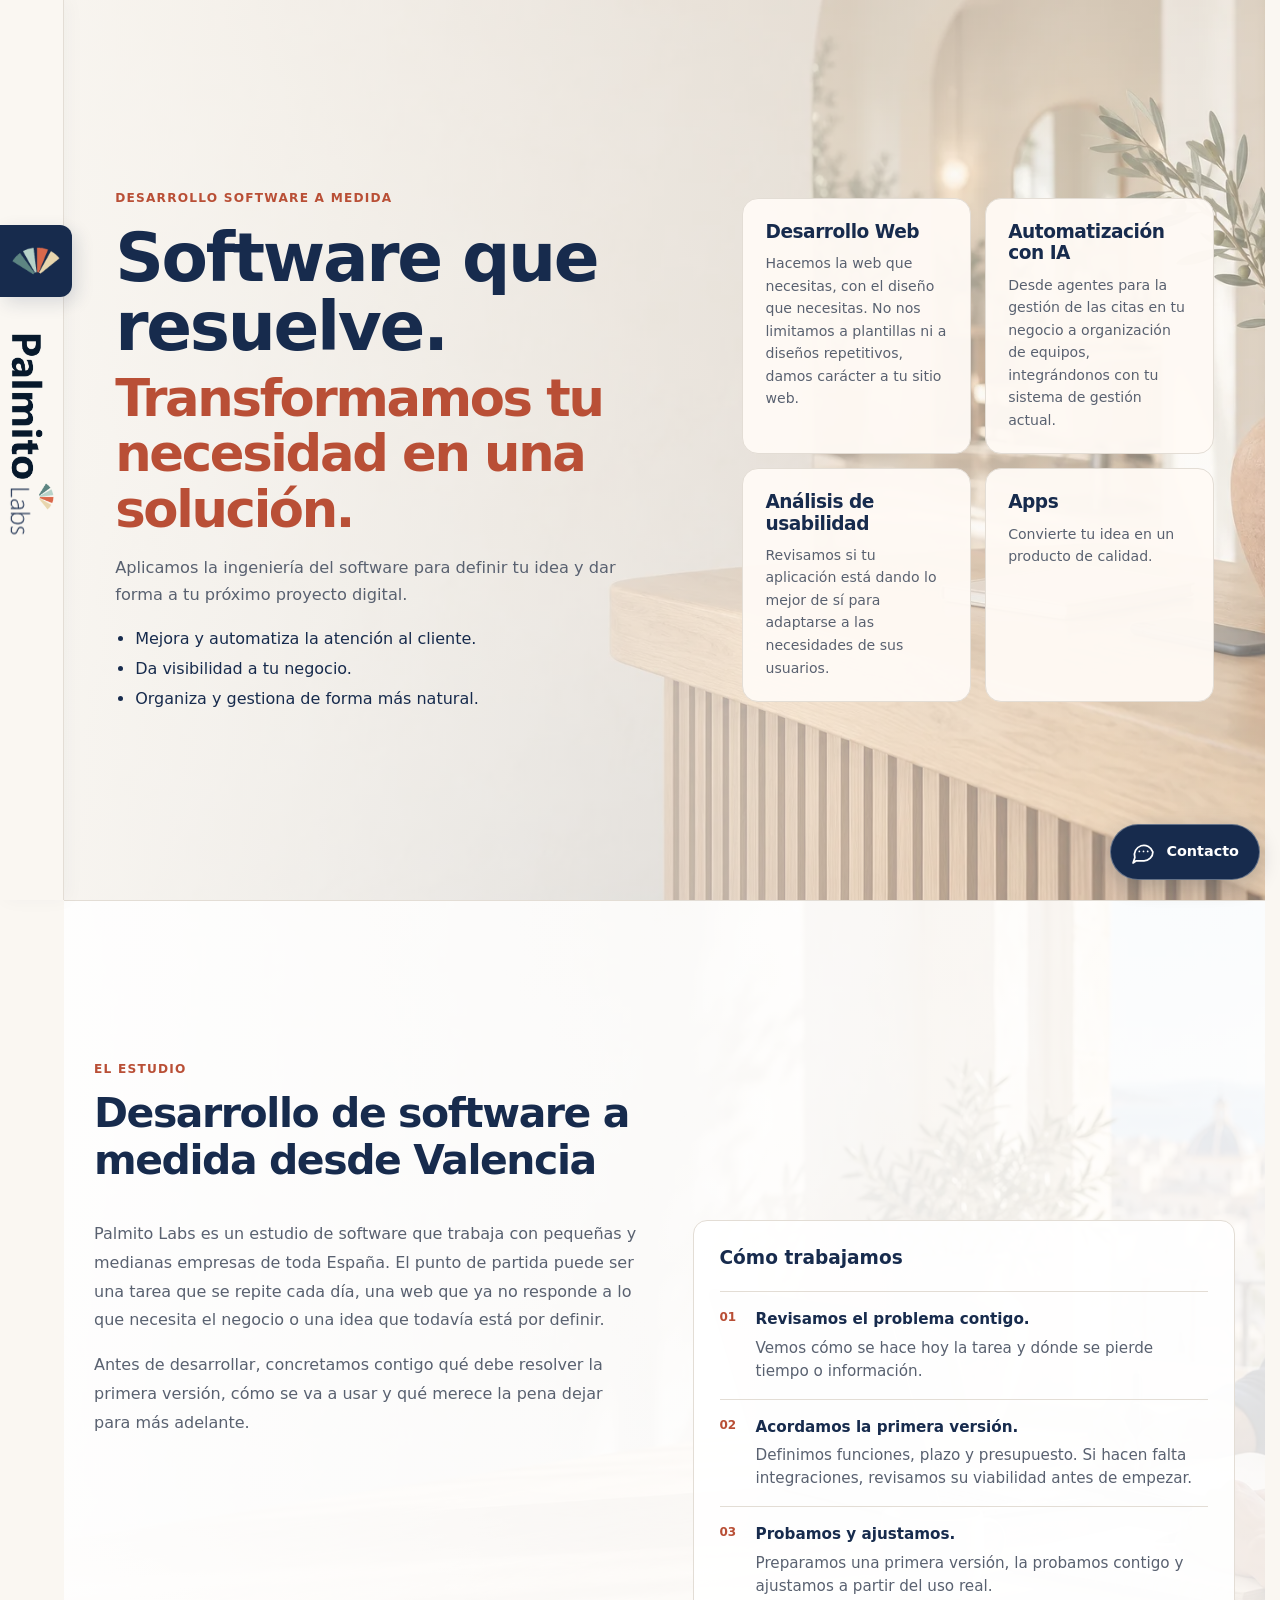
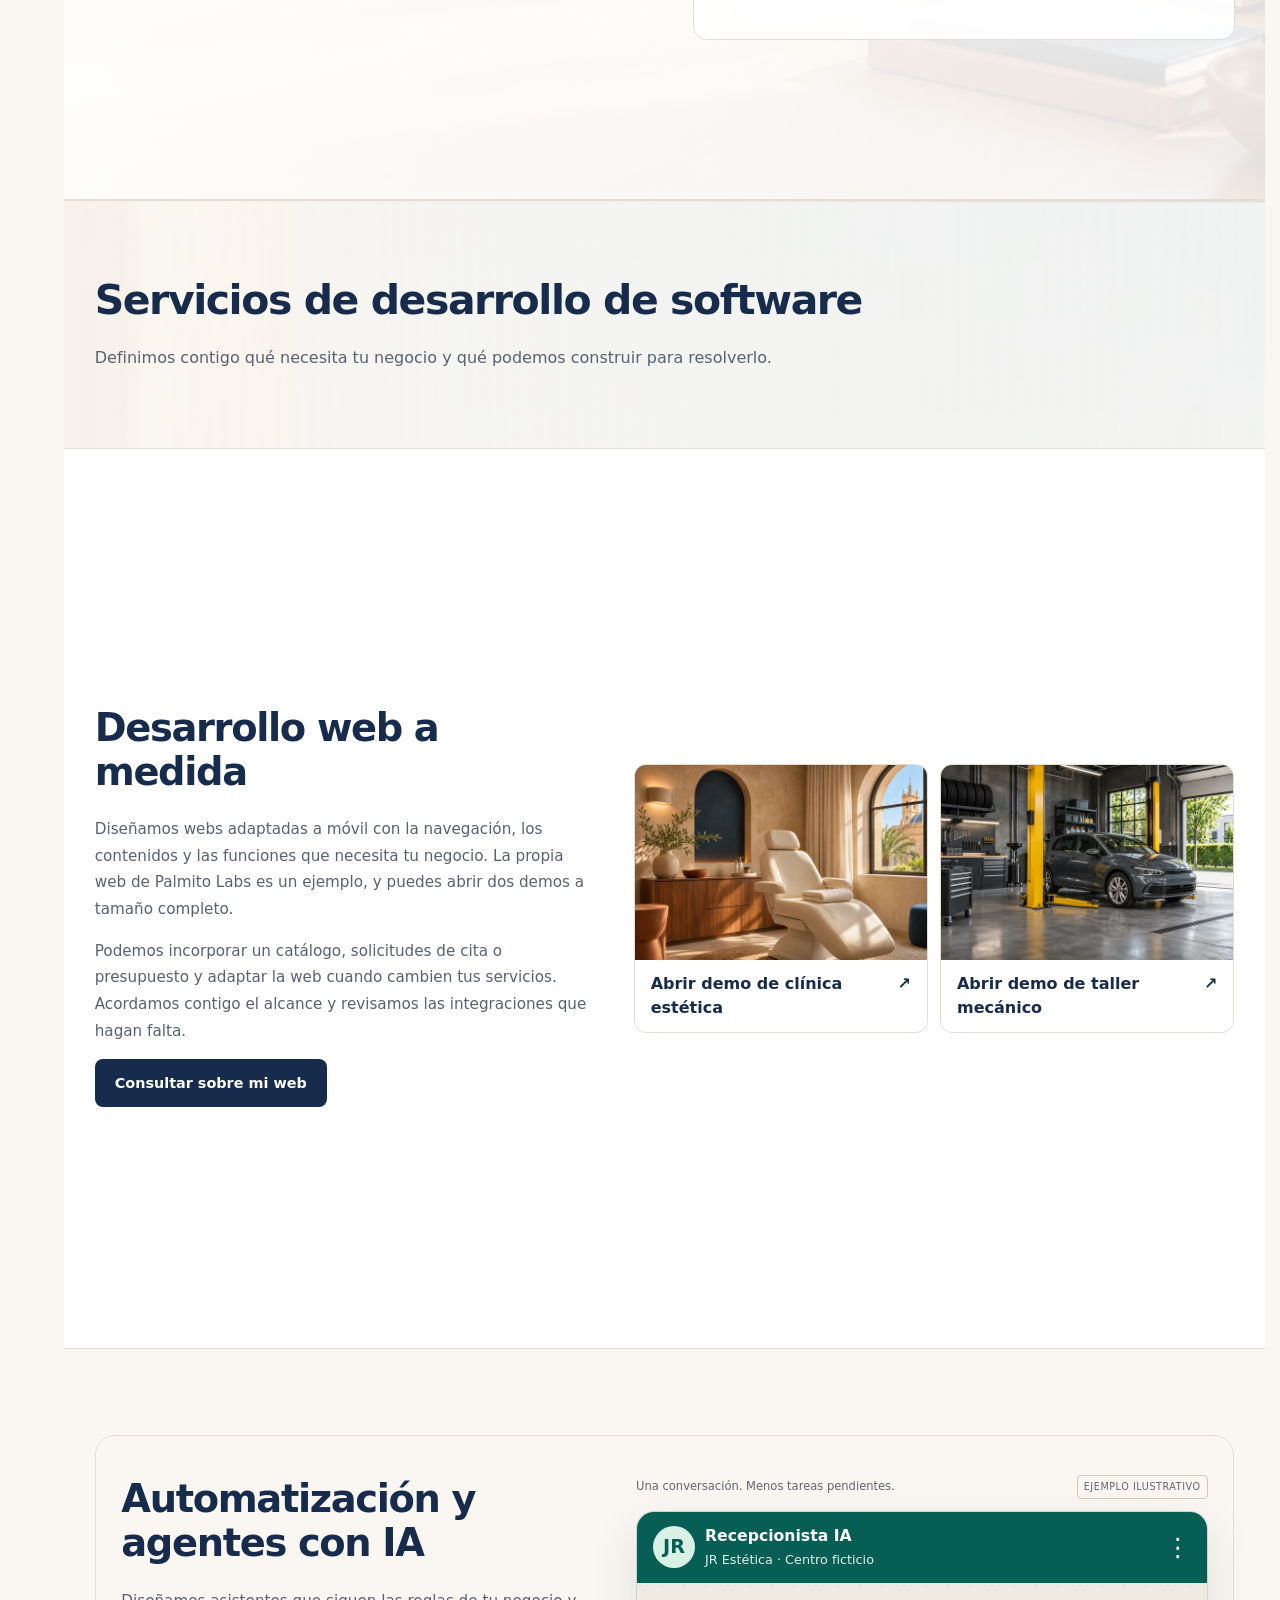
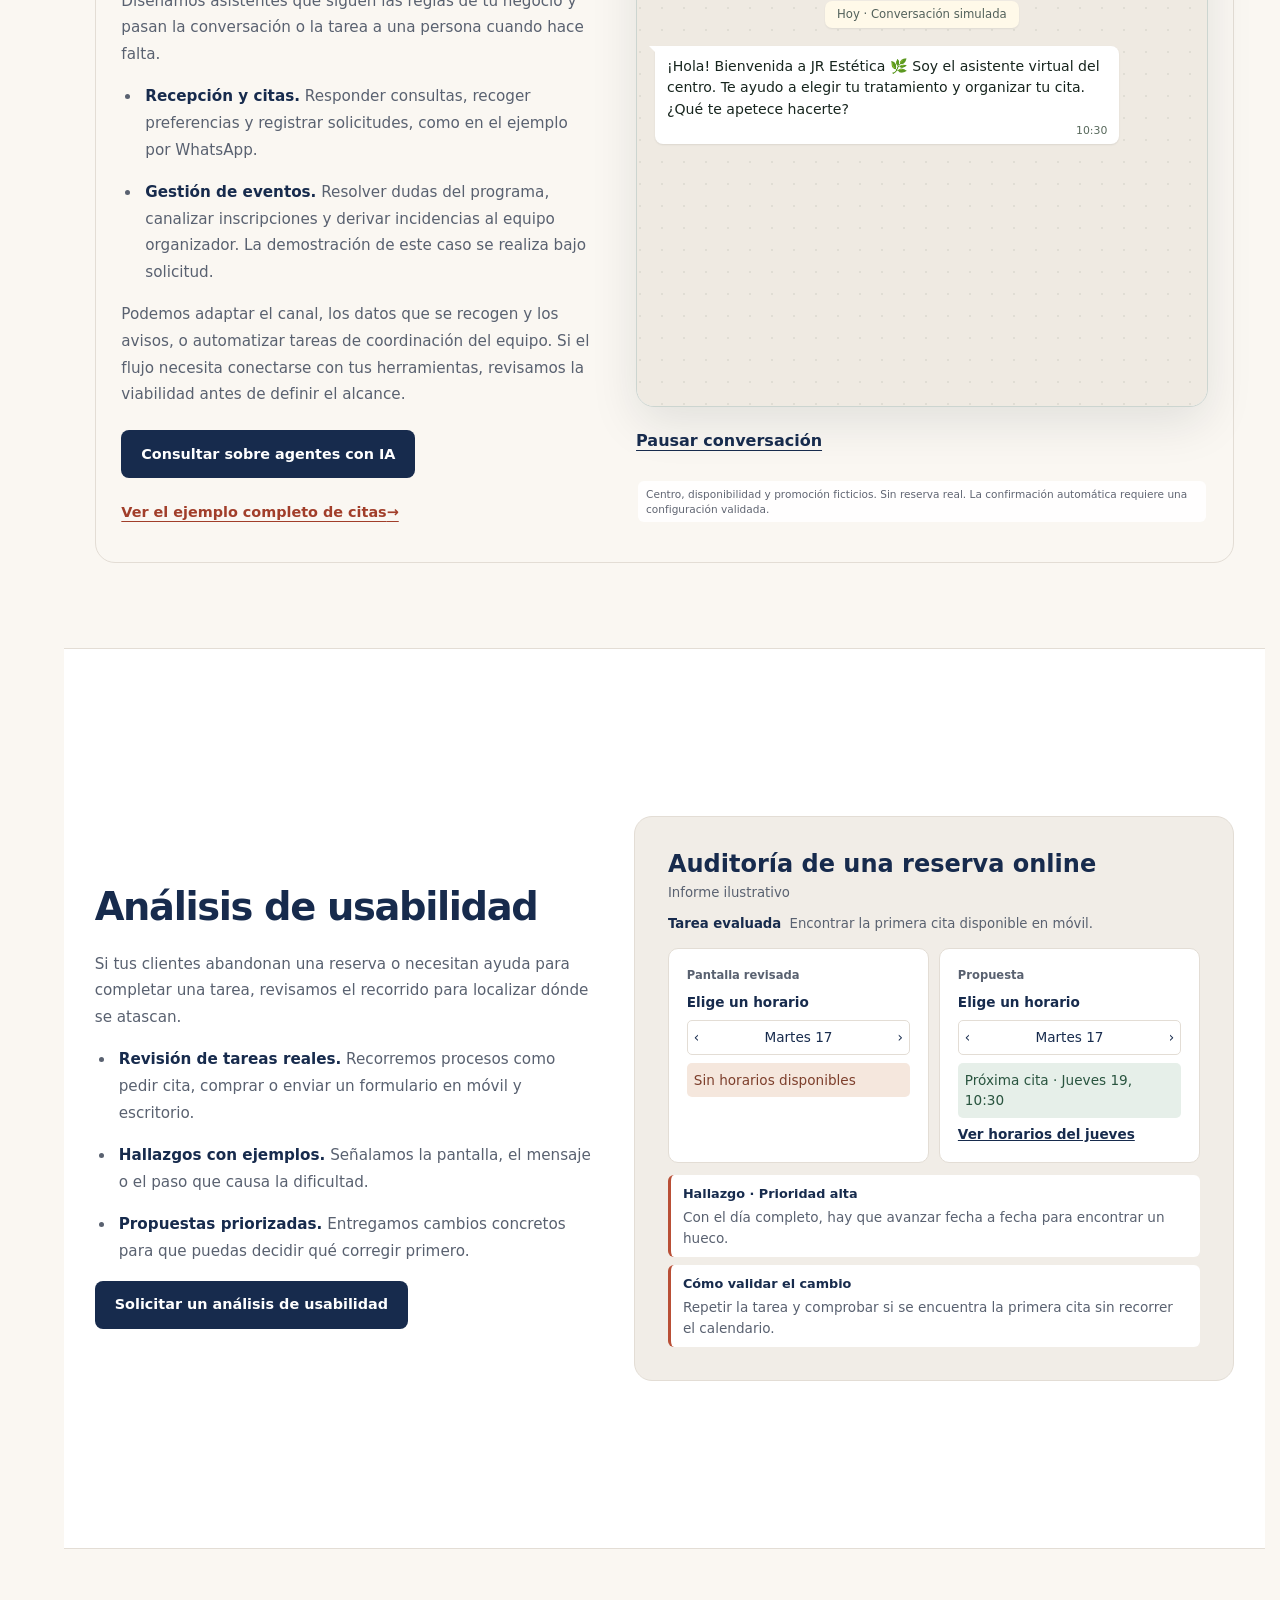
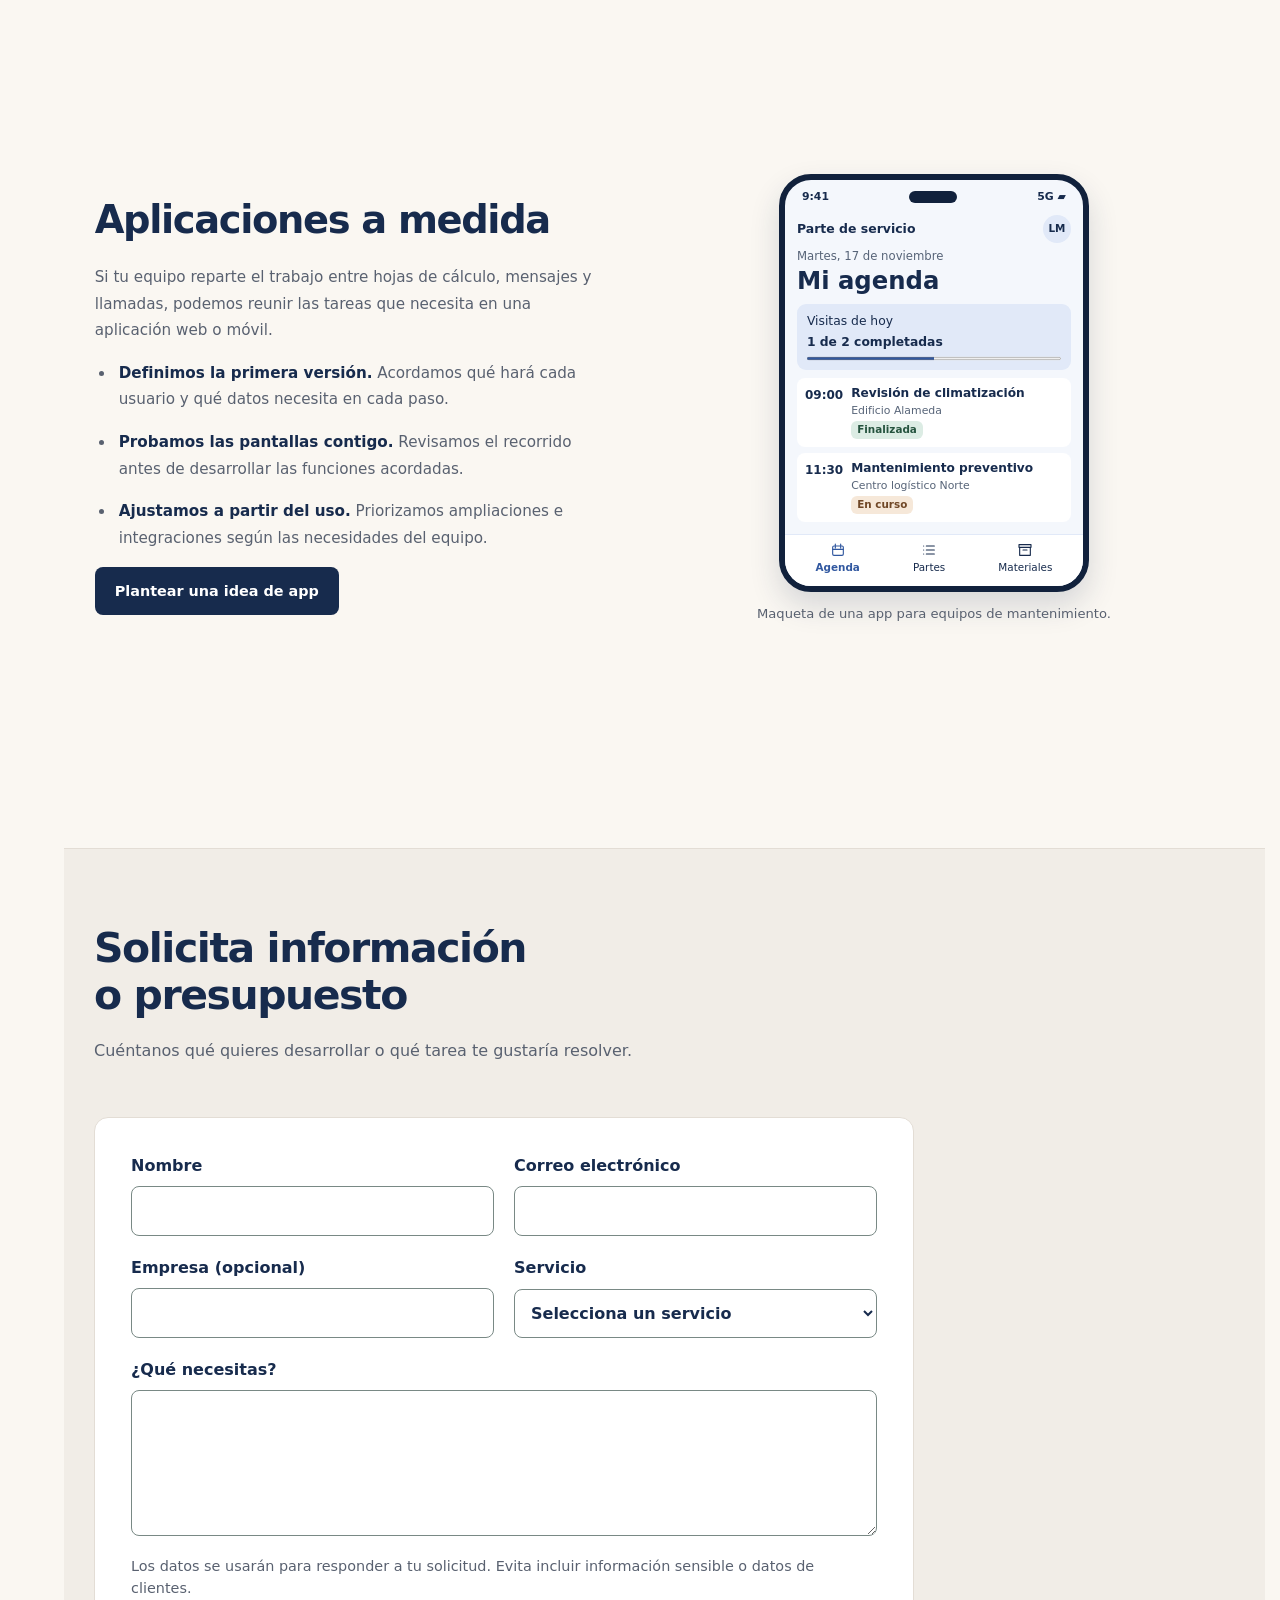
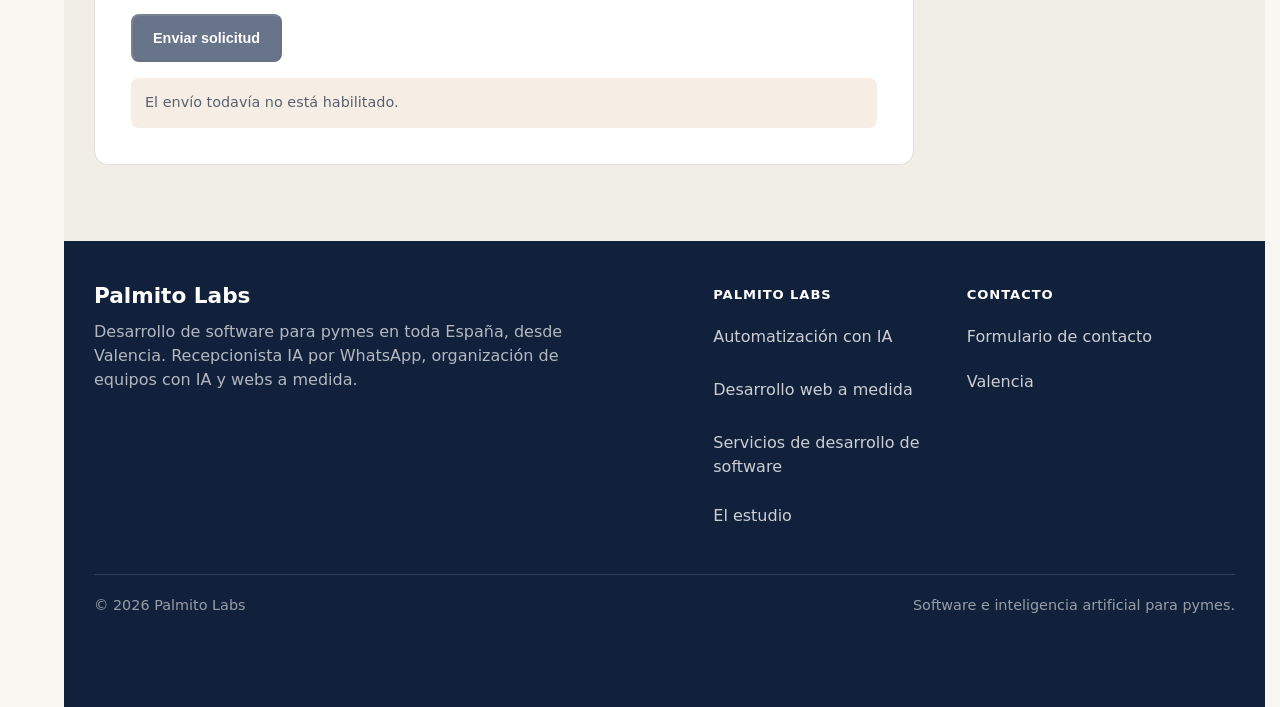
==== commit c84efb9d: "Rework service examples and restore chat autoplay" ====
--- a/index.html
+++ b/index.html
@@ -14,7 +14,7 @@
     <link rel="stylesheet" href="brand.css?v=2">
     <link rel="stylesheet" href="whatsapp.css?v=1">
     <link rel="stylesheet" href="home.css?v=5">
-    <script src="home.js?v=2" defer></script>
+    <script src="home.js?v=3" defer></script>
     <link rel="canonical" href="https://palmitolabs.es/">
     <meta property="og:url" content="https://palmitolabs.es/">
     <meta property="og:type" content="website">
@@ -33,7 +33,7 @@
 <link rel="stylesheet" href="/screens.css?v=2">
 <link rel="stylesheet" href="/photography.css?v=1">
 <link rel="stylesheet" href="/contact.css?v=2">
-<link rel="stylesheet" href="/offer.css?v=11">
+<link rel="stylesheet" href="/offer.css?v=12">
 </head>
   <body class="home">
     <a class="skip-link" href="#contenido">Saltar al contenido</a>
@@ -187,7 +187,7 @@
   </div>
             </div>
             <div class="home-record"><span class="record-icon" aria-hidden="true">✓</span><div><strong>Citas agendadas · Ejemplo</strong><span>Manicura 17:00 · Pedicura 17:45</span></div><span class="record-state">Simulación</span></div>
-            <p class="home-demo-note">Desplázate dentro del chat para ver la cita y la promoción.</p>
+            <button class="text-link chat-playback" type="button" hidden>Pausar conversación</button>
             <p class="home-demo-note">Centro, disponibilidad y promoción ficticios. Sin reserva real. La confirmación automática requiere una configuración validada.</p>
           </aside>
           </div>
@@ -206,26 +206,30 @@
               <a class="button button-primary" href="/?servicio=usabilidad#contacto">Solicitar un análisis de usabilidad</a>
             </div>
             <figure class="service-example audit-example">
-              <div class="example-header">
-                <strong>Reserva de cita</strong>
-                <span>Ejemplo de revisión</span>
+              <figcaption class="example-header">
+                <strong>Auditoría de una reserva online</strong>
+                <span>Informe ilustrativo</span>
+              </figcaption>
+              <p class="audit-task"><strong>Tarea evaluada</strong> Encontrar la primera cita disponible en móvil.</p>
+              <div class="audit-comparison">
+                <div class="audit-screen">
+                  <p class="audit-label">Pantalla revisada</p>
+                  <strong>Elige un horario</strong>
+                  <p class="booking-date">‹ <span>Martes 17</span> ›</p>
+                  <p class="booking-empty">Sin horarios disponibles</p>
+                </div>
+                <div class="audit-screen">
+                  <p class="audit-label">Propuesta</p>
+                  <strong>Elige un horario</strong>
+                  <p class="booking-date">‹ <span>Martes 17</span> ›</p>
+                  <p class="booking-next">Próxima cita · Jueves 19, 10:30</p>
+                  <span class="booking-action">Ver horarios del jueves</span>
+                </div>
               </div>
-              <ol class="audit-path" aria-label="Pasos de una reserva">
-                <li>Servicio</li>
-                <li class="audit-step">Horario</li>
-                <li>Confirmación</li>
-              </ol>
               <dl class="audit-findings">
-                <div>
-                  <dt>Hallazgo</dt>
-                  <dd>Si el día elegido está completo, el calendario queda vacío y cuesta encontrar el siguiente hueco.</dd>
-                </div>
-                <div>
-                  <dt>Cambio propuesto</dt>
-                  <dd>Mostrar la próxima cita disponible y permitir saltar directamente a ese día.</dd>
-                </div>
+                <div><dt>Hallazgo · Prioridad alta</dt><dd>Con el día completo, hay que avanzar fecha a fecha para encontrar un hueco.</dd></div>
+                <div><dt>Cómo validar el cambio</dt><dd>Repetir la tarea y comprobar si se encuentra la primera cita sin recorrer el calendario.</dd></div>
               </dl>
-              <figcaption>Ejemplo ilustrativo de cómo documentamos una dificultad y su posible solución.</figcaption>
             </figure>
           </div>
         </section>
@@ -242,16 +246,26 @@
               </ul>
               <a class="button button-primary" href="/?servicio=apps#contacto">Plantear una idea de app</a>
             </div>
-            <figure class="service-example app-example">
-              <div class="example-header">
-                <strong>Visitas de mantenimiento</strong>
-                <span>Ejemplo de aplicación</span>
+            <figure class="app-example">
+              <div class="app-device" aria-label="Maqueta de una aplicación móvil de mantenimiento">
+                <div class="app-statusbar" aria-hidden="true"><span>9:41</span><span class="app-sensors"></span><span>5G ▰</span></div>
+                <div class="app-screen">
+                  <div class="app-header"><span>Parte de servicio</span><span class="app-avatar" aria-label="Perfil de ejemplo">LM</span></div>
+                  <p class="app-date">Martes, 17 de noviembre</p>
+                  <strong class="app-title">Mi agenda</strong>
+                  <div class="app-summary"><span>Visitas de hoy</span><strong>1 de 2 completadas</strong><progress value="1" max="2" aria-label="Visitas completadas"></progress></div>
+                  <ol class="app-agenda" aria-label="Agenda de un técnico">
+                    <li><time datetime="09:00">09:00</time><strong>Revisión de climatización</strong><span class="app-location">Edificio Alameda</span><span class="app-status app-status-done">Finalizada</span></li>
+                    <li><time datetime="11:30">11:30</time><strong>Mantenimiento preventivo</strong><span class="app-location">Centro logístico Norte</span><span class="app-status">En curso</span></li>
+                  </ol>
+                </div>
+                <div class="app-tabs" aria-label="Secciones de la maqueta">
+                  <span class="app-tab-current"><svg viewBox="0 0 24 24" aria-hidden="true"><rect x="4" y="6" width="16" height="14" rx="2"/><path d="M8 3v6m8-6v6M4 11h16"/></svg>Agenda</span>
+                  <span><svg viewBox="0 0 24 24" aria-hidden="true"><path d="M8 6h12M8 12h12M8 18h12M4 6h.01M4 12h.01M4 18h.01"/></svg>Partes</span>
+                  <span><svg viewBox="0 0 24 24" aria-hidden="true"><path d="M4 8h16v12H4zM3 4h18v4H3zM9 12h6"/></svg>Materiales</span>
+                </div>
               </div>
-              <ol class="app-agenda" aria-label="Agenda de un técnico">
-                <li><time datetime="09:00">09:00</time><div><strong>Revisión de climatización</strong><span>Parte de trabajo registrado</span></div><span class="app-status app-status-done">Finalizada</span></li>
-                <li><time datetime="11:30">11:30</time><div><strong>Mantenimiento preventivo</strong><span>Materiales pendientes de anotar</span></div><span class="app-status">En curso</span></li>
-              </ol>
-              <figcaption>Un técnico consulta su agenda, anota materiales y deja constancia del trabajo desde el móvil.</figcaption>
+              <figcaption>Maqueta de una app para equipos de mantenimiento.</figcaption>
             </figure>
           </div>
         </section>
--- a/offer.css
+++ b/offer.css
@@ -82,37 +82,67 @@
   .commerce-examples { grid-template-columns: 1fr; }
 }
 
+.home .product-spotlight .demo-chat { min-height: clamp(180px, 47dvh, 440px); overflow-anchor: none; }
+.home-product [hidden] { display: none !important; }
+.chat-playback { width: fit-content; margin: 12px 0; padding: 0; border: 0; background: none; color: var(--ink); cursor: pointer; font: inherit; font-weight: 650; }
+
 .service-example {
   min-width: 0;
   margin: 0;
-  padding: clamp(16px, 2.6vw, 38px);
+  padding: clamp(16px, 2.6vw, 34px);
   border: 1px solid var(--line);
   border-radius: 18px;
   background: var(--surface);
 }
-.example-header {
-  display: flex;
-  flex-wrap: wrap;
-  justify-content: space-between;
-  align-items: baseline;
-  gap: 4px 16px;
+.example-header { display: flex; flex-wrap: wrap; justify-content: space-between; align-items: baseline; gap: 4px 16px; }
+.example-header strong { font-size: clamp(1.15rem, 2vw, 1.5rem); line-height: 1.2; }
+.example-header span, .audit-task { color: var(--muted); font-size: .83rem; }
+.audit-task { margin: 11px 0 14px; }
+.audit-task strong { color: var(--ink); margin-right: 4px; }
+.audit-comparison { display: grid; grid-template-columns: repeat(2, minmax(0, 1fr)); gap: 10px; }
+.audit-screen { padding: clamp(10px, 1.4vw, 18px); border: 1px solid var(--line); border-radius: 10px; background: var(--paper); font-size: .85rem; }
+.audit-label { margin: 0 0 8px; color: var(--muted); font-size: .72rem; font-weight: 650; }
+.booking-date { display: flex; justify-content: space-between; gap: 4px; margin: 8px 0; padding: 6px; border: 1px solid var(--line); border-radius: 5px; text-align: center; }
+.booking-empty, .booking-next { margin: 0; padding: 7px; border-radius: 5px; background: #f5e7dd; color: #7d3f2c; }
+.booking-next { background: #e6efe9; color: #29543f; }
+.booking-action { display: inline-block; margin-top: 6px; color: var(--brand); font-weight: 700; text-decoration: underline; }
+.audit-findings { display: grid; gap: 8px; margin: 12px 0 0; }
+.audit-findings > div { padding: 9px 12px; border-left: 3px solid var(--accent); border-radius: 6px; background: var(--paper); }
+.audit-findings dt { font-size: .8rem; font-weight: 750; }
+.audit-findings dd { margin: 4px 0 0; color: var(--muted); font-size: .85rem; }
+
+.app-example { display: grid; justify-items: center; gap: 12px; margin: 0; }
+.app-device {
+  width: min(100%, 310px);
+  overflow: hidden;
+  border: 6px solid #11213c;
+  border-radius: 32px;
+  background: #f4f7fc;
+  color: #172b4d;
+  box-shadow: 0 14px 30px #172b4d28;
 }
-.example-header strong { font-size: clamp(1.18rem, 2vw, 1.6rem); line-height: 1.2; }
-.example-header span, .service-example figcaption { color: var(--muted); font-size: .82rem; }
-.service-example figcaption { margin-top: 18px; }
-.audit-path, .app-agenda { list-style: none; padding: 0; margin: 20px 0 0; }
-.audit-path { display: flex; flex-wrap: wrap; gap: 6px; }
-.audit-path li { flex: 1 1 auto; padding: 7px 9px; border-radius: 6px; background: var(--paper); font-size: .8rem; text-align: center; }
-.audit-path .audit-step { background: var(--brand); color: var(--paper); }
-.audit-findings { display: grid; gap: 8px; margin: 12px 0 0; }
-.audit-findings > div { padding: 12px 14px; border-left: 3px solid var(--accent); border-radius: 6px; background: var(--paper); }
-.audit-findings dt { font-size: .82rem; font-weight: 750; }
-.audit-findings dd { margin: 4px 0 0; color: var(--muted); font-size: .9rem; }
-.app-example { background: #e8eef5; }
-.app-agenda { display: grid; gap: 8px; }
-.app-agenda li { display: flex; flex-wrap: wrap; align-items: baseline; gap: 6px 12px; padding: 12px; border-radius: 8px; background: var(--paper); }
-.app-agenda time { font-size: .83rem; font-weight: 750; font-variant-numeric: tabular-nums; }
-.app-agenda li div { flex: 1 1 11rem; min-width: 0; }
-.app-agenda li div span { display: block; color: var(--muted); font-size: .8rem; }
-.app-status { padding: 3px 8px; border-radius: 6px; background: #f6e8d9; color: #704726; font-size: .75rem; font-weight: 650; }
+.app-statusbar, .app-header, .app-tabs { display: flex; align-items: center; justify-content: space-between; gap: 8px; }
+.app-statusbar { padding: 9px 17px 5px; font-size: .68rem; font-weight: 750; }
+.app-sensors { width: 48px; height: 12px; border-radius: 12px; background: #11213c; }
+.app-screen { padding: 5px 12px 12px; }
+.app-header { font-size: .78rem; font-weight: 700; }
+.app-avatar { display: grid; place-items: center; width: 28px; height: 28px; border-radius: 50%; background: #e1e9f8; font-size: .65rem; }
+.app-date { margin: 5px 0 1px; color: #576478; font-size: .73rem; }
+.app-title { display: block; font-size: 1.52rem; line-height: 1.15; }
+.app-summary { display: grid; gap: 3px; margin-top: 9px; padding: 8px 10px; border-radius: 9px; background: #e1e9f8; font-size: .77rem; }
+.app-summary progress { width: 100%; height: 7px; accent-color: #3158a0; }
+.app-agenda { display: grid; gap: 6px; padding: 0; margin: 8px 0 0; list-style: none; }
+.app-agenda li { display: grid; grid-template-columns: auto minmax(0, 1fr); gap: 2px 8px; padding: 8px; border-radius: 8px; background: white; }
+.app-agenda time { grid-row: span 3; font-size: .75rem; font-weight: 750; font-variant-numeric: tabular-nums; }
+.app-agenda strong { font-size: .76rem; line-height: 1.25; }
+.app-location { color: #576478; font-size: .68rem; }
+.app-status { justify-self: start; padding: 1px 6px; border-radius: 6px; background: #f6e8d9; color: #704726; font-size: .65rem; font-weight: 650; }
 .app-status-done { background: #dcece4; color: #25533e; }
+.app-tabs { justify-content: space-around; padding: 7px 8px 10px; border-top: 1px solid #e1e9f8; background: white; }
+.app-tabs span { display: grid; justify-items: center; gap: 2px; font-size: .65rem; }
+.app-tabs svg { width: 16px; height: 16px; fill: none; stroke: currentColor; stroke-width: 1.7; stroke-linecap: round; stroke-linejoin: round; }
+.app-tab-current { color: #3158a0; font-weight: 750; }
+.app-example figcaption { color: var(--muted); font-size: .82rem; text-align: center; }
+@media (max-width: 355px) {
+  .audit-comparison { grid-template-columns: 1fr; }
+}
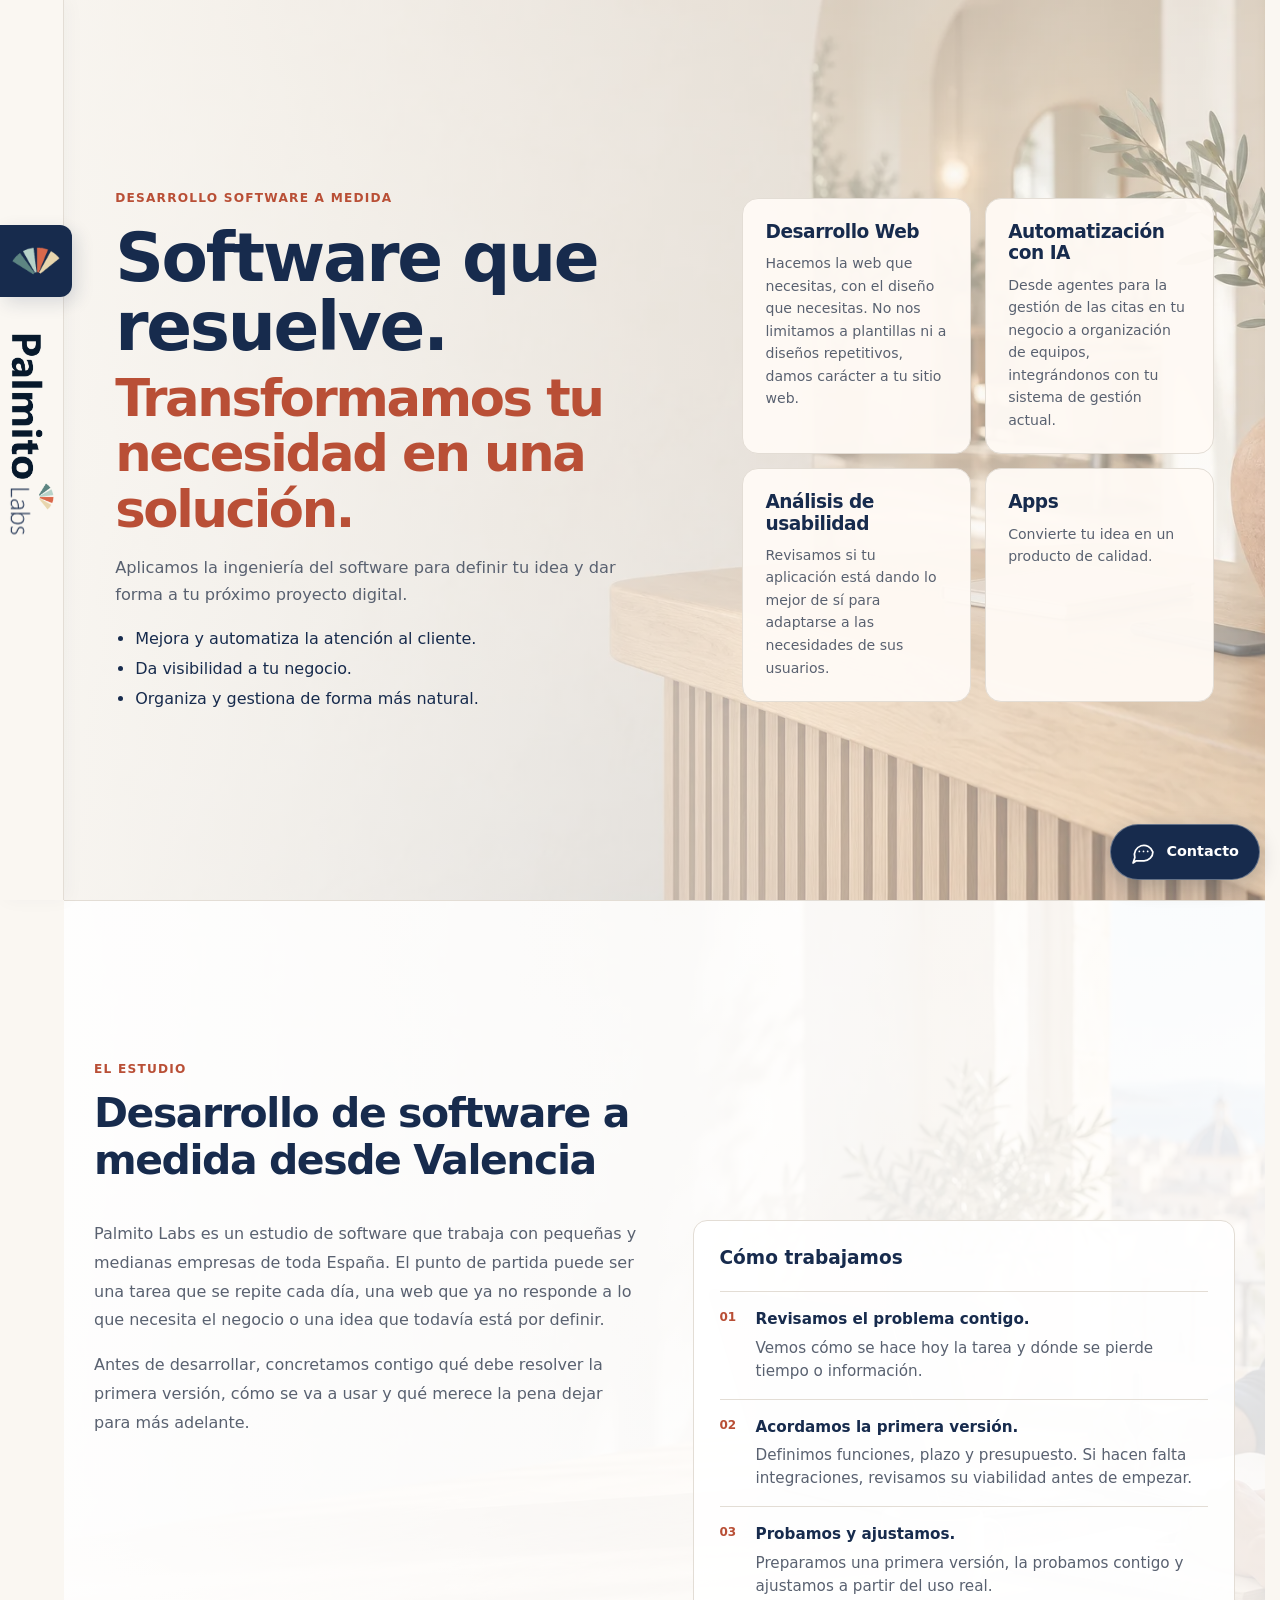
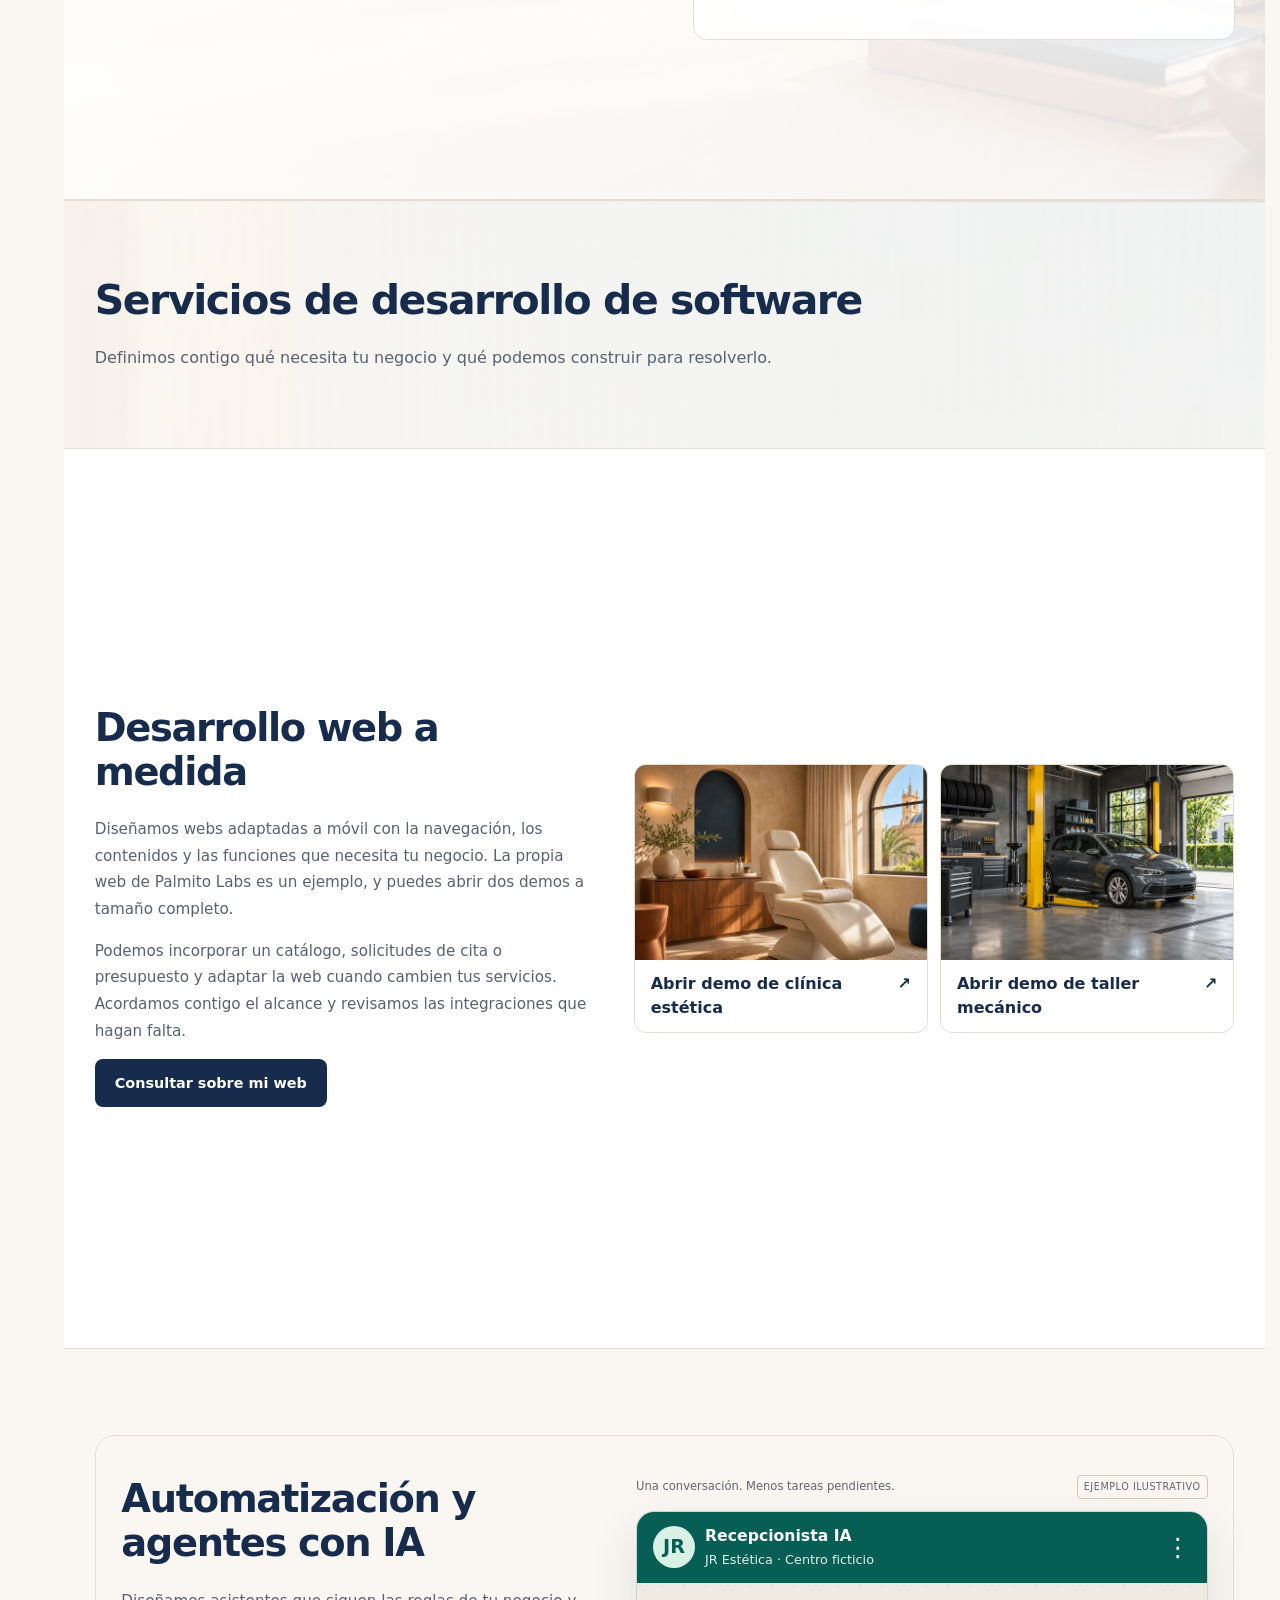
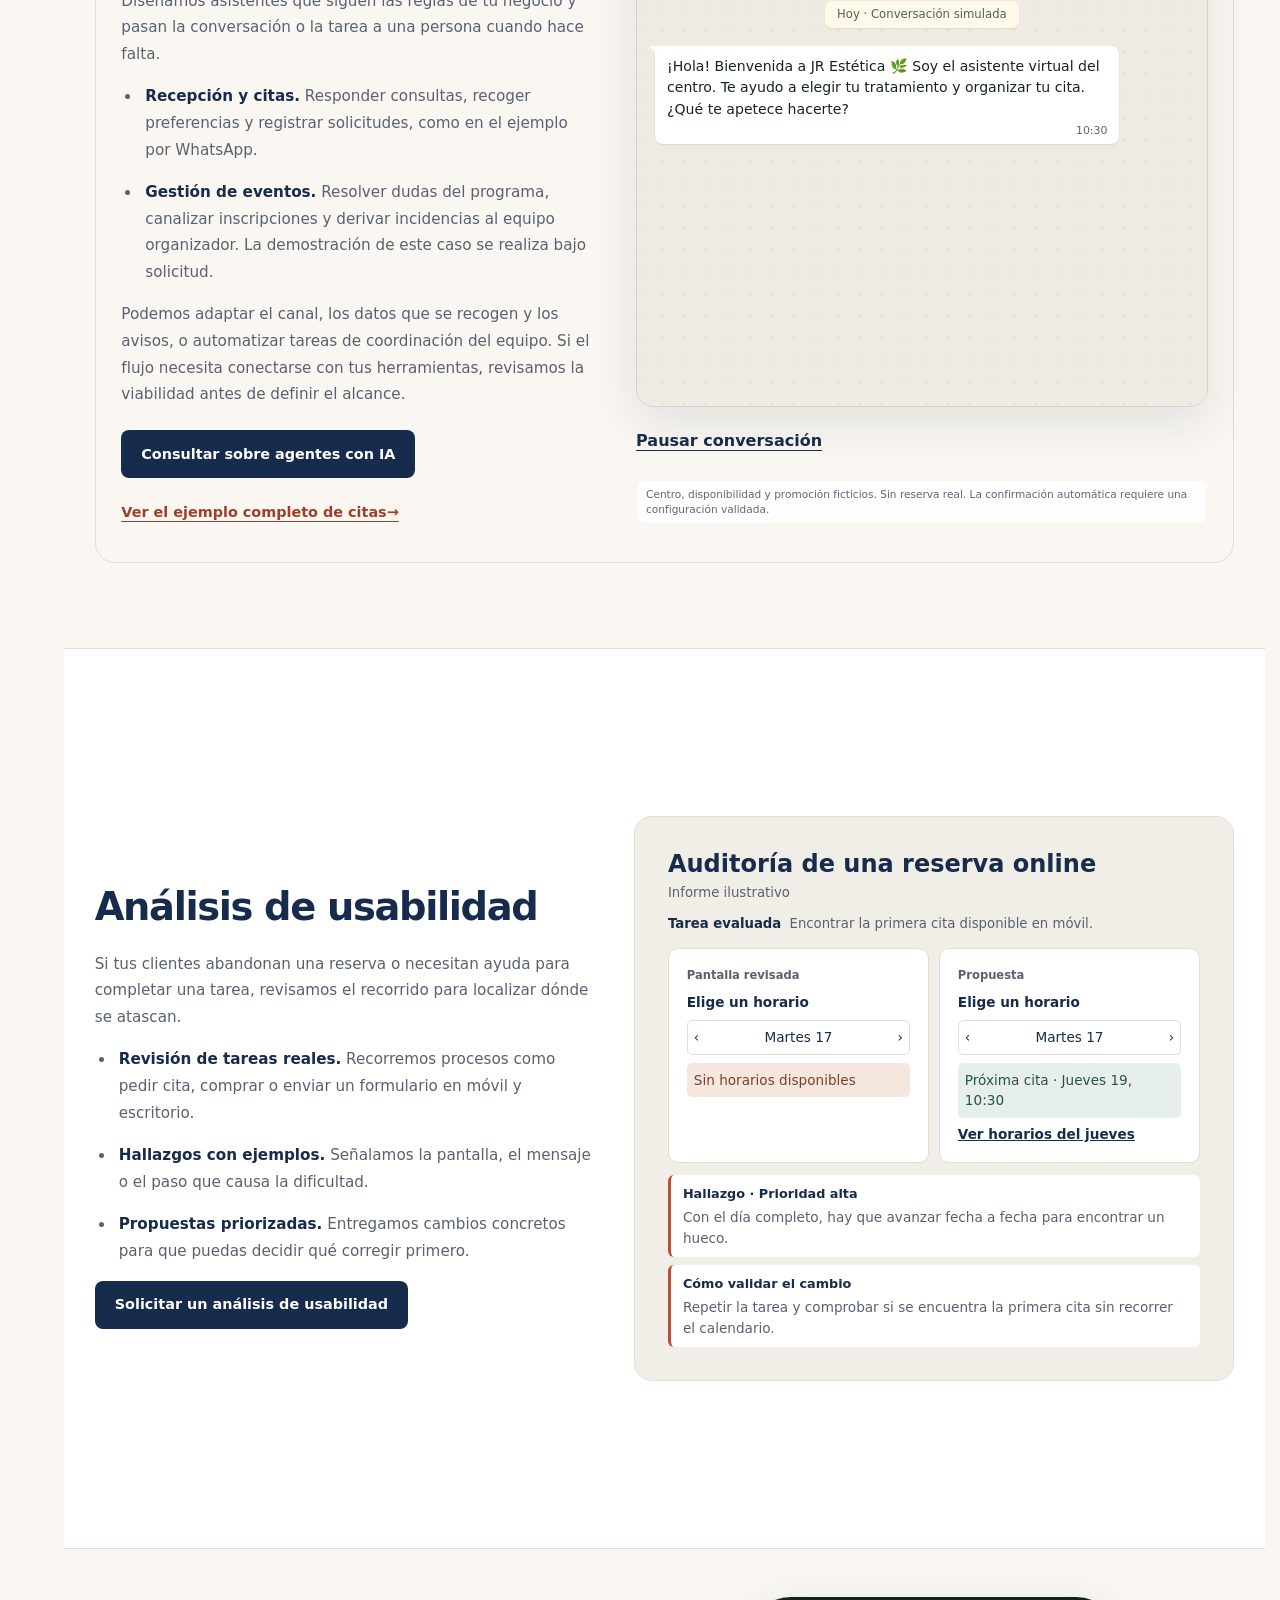
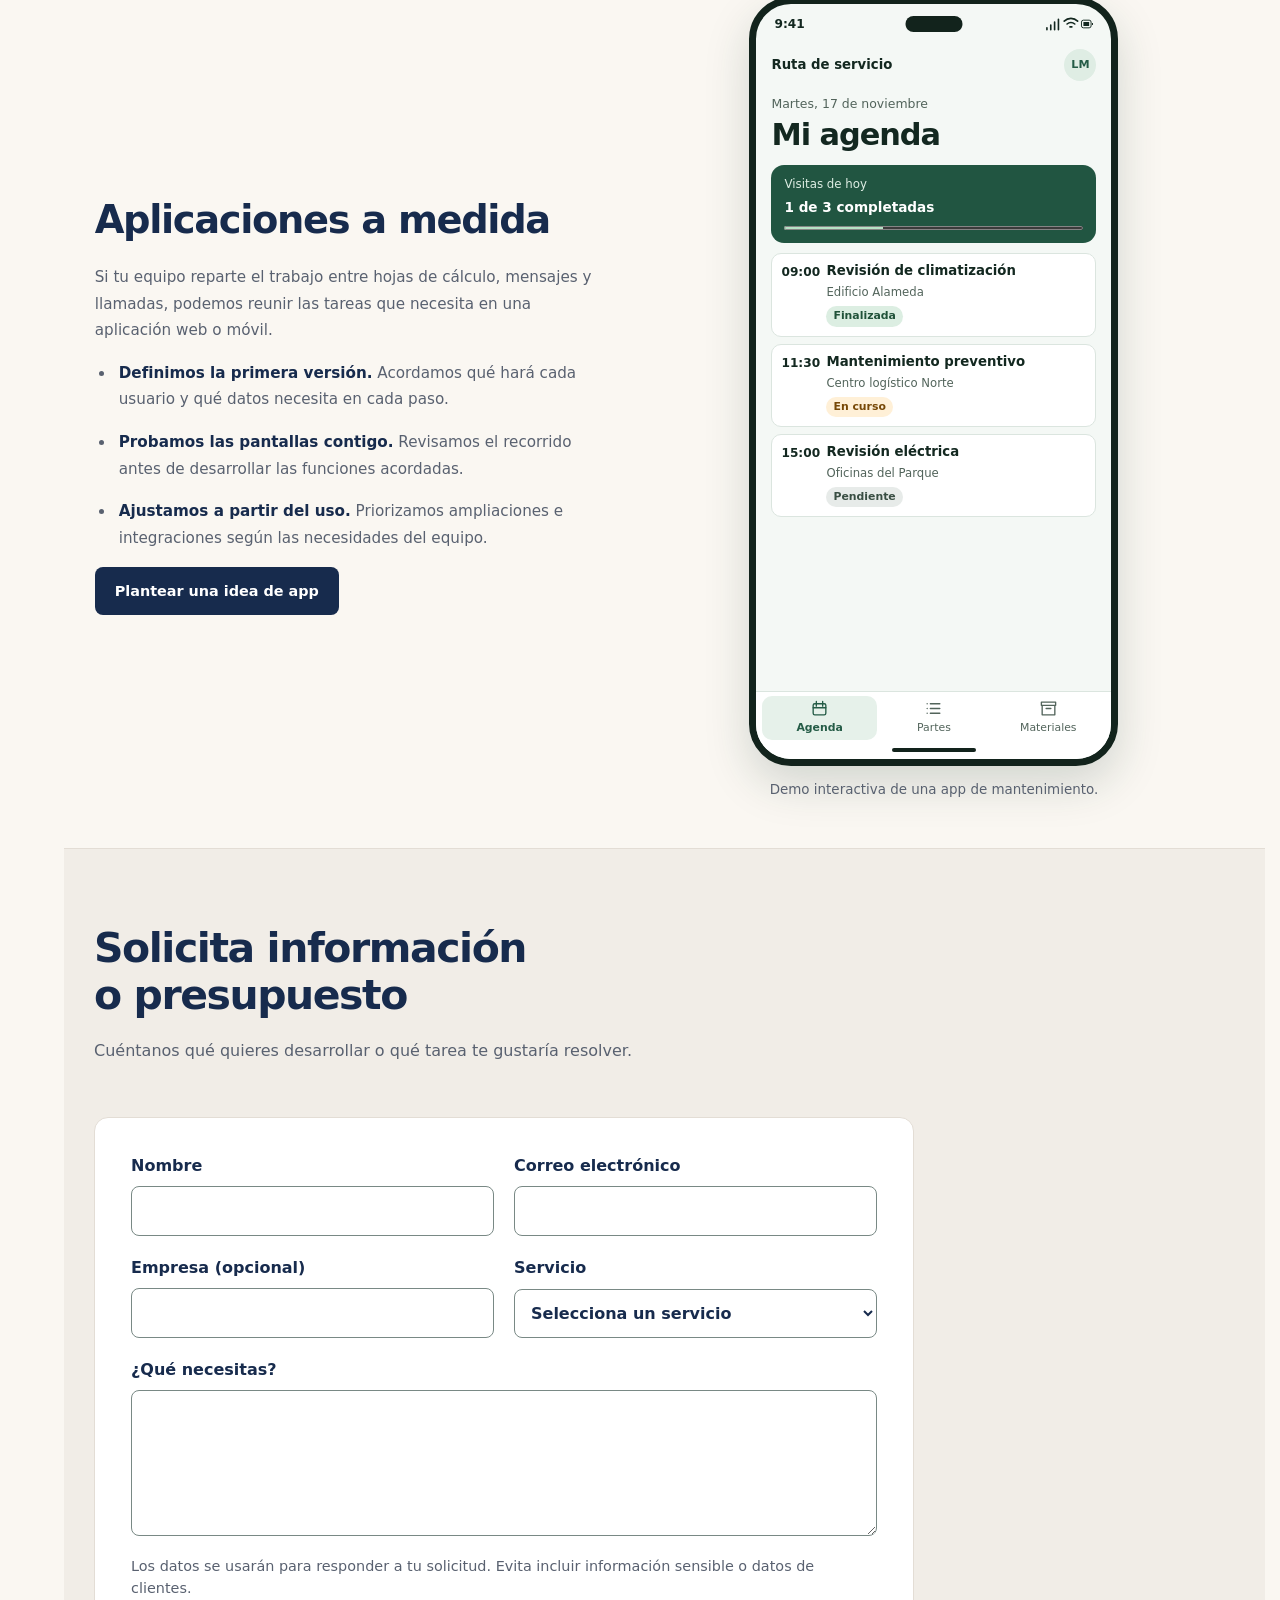
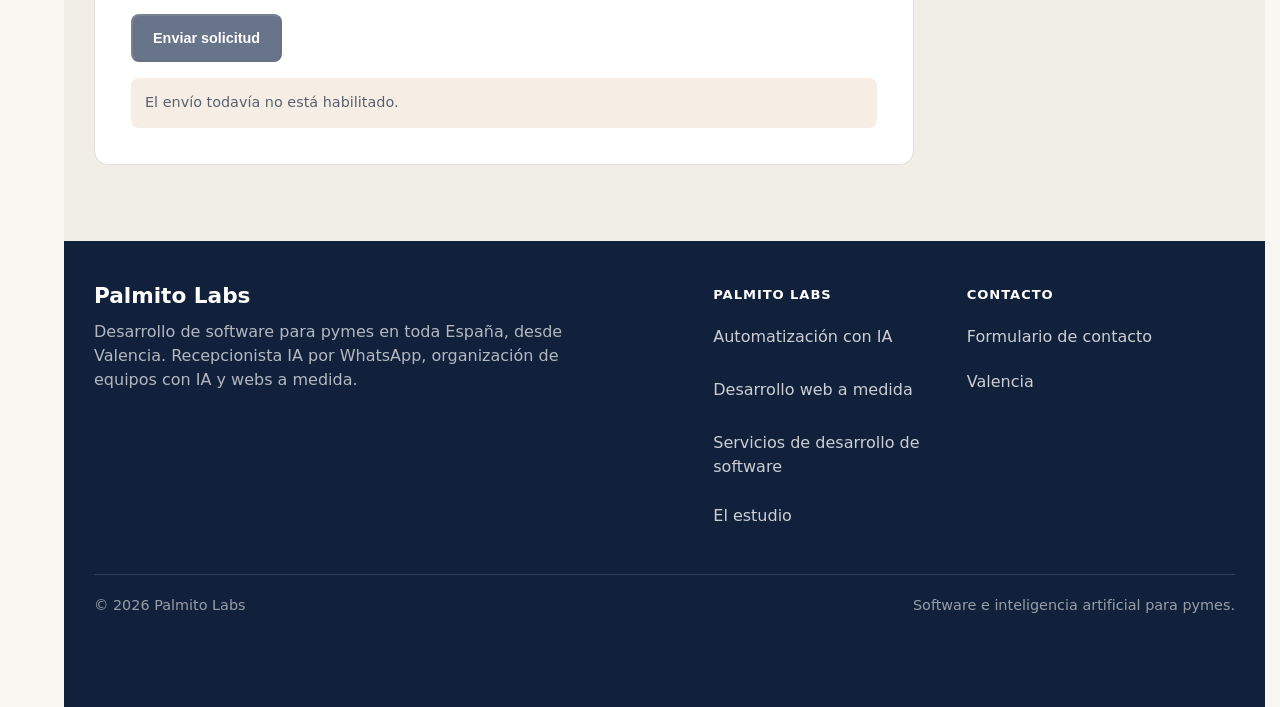
==== commit ab31a2ba: "Build a realistic interactive mobile app demo" ====
--- a/index.html
+++ b/index.html
@@ -14,7 +14,7 @@
     <link rel="stylesheet" href="brand.css?v=2">
     <link rel="stylesheet" href="whatsapp.css?v=1">
     <link rel="stylesheet" href="home.css?v=5">
-    <script src="home.js?v=3" defer></script>
+    <script src="home.js?v=4" defer></script>
     <link rel="canonical" href="https://palmitolabs.es/">
     <meta property="og:url" content="https://palmitolabs.es/">
     <meta property="og:type" content="website">
@@ -33,7 +33,7 @@
 <link rel="stylesheet" href="/screens.css?v=2">
 <link rel="stylesheet" href="/photography.css?v=1">
 <link rel="stylesheet" href="/contact.css?v=2">
-<link rel="stylesheet" href="/offer.css?v=12">
+<link rel="stylesheet" href="/offer.css?v=13">
 </head>
   <body class="home">
     <a class="skip-link" href="#contenido">Saltar al contenido</a>
@@ -247,25 +247,49 @@
               <a class="button button-primary" href="/?servicio=apps#contacto">Plantear una idea de app</a>
             </div>
             <figure class="app-example">
-              <div class="app-device" aria-label="Maqueta de una aplicación móvil de mantenimiento">
-                <div class="app-statusbar" aria-hidden="true"><span>9:41</span><span class="app-sensors"></span><span>5G ▰</span></div>
-                <div class="app-screen">
-                  <div class="app-header"><span>Parte de servicio</span><span class="app-avatar" aria-label="Perfil de ejemplo">LM</span></div>
-                  <p class="app-date">Martes, 17 de noviembre</p>
-                  <strong class="app-title">Mi agenda</strong>
-                  <div class="app-summary"><span>Visitas de hoy</span><strong>1 de 2 completadas</strong><progress value="1" max="2" aria-label="Visitas completadas"></progress></div>
-                  <ol class="app-agenda" aria-label="Agenda de un técnico">
-                    <li><time datetime="09:00">09:00</time><strong>Revisión de climatización</strong><span class="app-location">Edificio Alameda</span><span class="app-status app-status-done">Finalizada</span></li>
-                    <li><time datetime="11:30">11:30</time><strong>Mantenimiento preventivo</strong><span class="app-location">Centro logístico Norte</span><span class="app-status">En curso</span></li>
-                  </ol>
+              <div class="app-device" role="group" aria-label="Demo de la aplicación de mantenimiento">
+                <div class="app-statusbar" aria-hidden="true">
+                  <span>9:41</span><span class="app-sensors"></span>
+                  <svg viewBox="0 0 50 16" width="48" height="16" fill="none"><path d="M2 12v2m4-5v5m4-8v8m4-11v11M20 5a10 10 0 0 1 14 0m-11 3a6 6 0 0 1 8 0m-5 3h2" stroke="currentColor" stroke-width="1.7" stroke-linecap="round"/><rect x="38" y="4" width="10" height="8" rx="2" stroke="currentColor"/><path d="M40 6h6v4h-6zM49 7h1v2h-1z" fill="currentColor"/></svg>
                 </div>
-                <div class="app-tabs" aria-label="Secciones de la maqueta">
-                  <span class="app-tab-current"><svg viewBox="0 0 24 24" aria-hidden="true"><rect x="4" y="6" width="16" height="14" rx="2"/><path d="M8 3v6m8-6v6M4 11h16"/></svg>Agenda</span>
-                  <span><svg viewBox="0 0 24 24" aria-hidden="true"><path d="M8 6h12M8 12h12M8 18h12M4 6h.01M4 12h.01M4 18h.01"/></svg>Partes</span>
-                  <span><svg viewBox="0 0 24 24" aria-hidden="true"><path d="M4 8h16v12H4zM3 4h18v4H3zM9 12h6"/></svg>Materiales</span>
+                <div class="app-screen" tabindex="0" aria-label="Contenido de la aplicación">
+                  <div class="app-header"><strong>Ruta de servicio</strong><span class="app-avatar" aria-label="Perfil de Lucía Martín">LM</span></div>
+                  <section class="app-panel" id="app-agenda">
+                    <p class="app-date">Martes, 17 de noviembre</p>
+                    <h4>Mi agenda</h4>
+                    <div class="app-summary">
+                      <span>Visitas de hoy</span><strong>1 de 3 completadas</strong>
+                      <progress value="1" max="3" aria-label="Visitas completadas"></progress>
+                    </div>
+                    <ol class="app-agenda">
+                      <li><time datetime="09:00">09:00</time><div><strong>Revisión de climatización</strong><span>Edificio Alameda</span></div><span class="app-status app-status-done">Finalizada</span></li>
+                      <li><time datetime="11:30">11:30</time><div><strong>Mantenimiento preventivo</strong><span>Centro logístico Norte</span></div><span class="app-status app-status-active">En curso</span></li>
+                      <li><time datetime="15:00">15:00</time><div><strong>Revisión eléctrica</strong><span>Oficinas del Parque</span></div><span class="app-status">Pendiente</span></li>
+                    </ol>
+                  </section>
+                  <section class="app-panel" id="app-partes" hidden>
+                    <h4>Partes de trabajo</h4>
+                    <div class="app-detail"><span>17 de noviembre · 09:00</span><strong>Revisión de climatización</strong><p>Filtros revisados y equipo comprobado. La unidad queda operativa.</p><span class="app-status app-status-done">Parte cerrado</span></div>
+                    <div class="app-detail"><span>17 de noviembre · 11:30</span><strong>Mantenimiento preventivo</strong><p>Pendiente de registrar los materiales utilizados.</p><span class="app-status app-status-active">Borrador</span></div>
+                  </section>
+                  <section class="app-panel" id="app-materiales" hidden>
+                    <h4>Materiales</h4>
+                    <p class="app-date">Inventario del vehículo</p>
+                    <ul class="app-inventory">
+                      <li><strong>Filtros de aire</strong><span>4 uds.</span></li>
+                      <li><strong>Fusibles de 10 A</strong><span>8 uds.</span></li>
+                      <li><strong>Cinta aislante</strong><span>2 rollos</span></li>
+                    </ul>
+                  </section>
                 </div>
+                <nav class="app-tabs" aria-label="Pantallas de la demo" hidden>
+                  <button type="button" aria-controls="app-agenda" aria-pressed="true"><svg viewBox="0 0 24 24" aria-hidden="true"><rect x="4" y="6" width="16" height="14" rx="2"/><path d="M8 3v6m8-6v6M4 11h16"/></svg>Agenda</button>
+                  <button type="button" aria-controls="app-partes" aria-pressed="false"><svg viewBox="0 0 24 24" aria-hidden="true"><path d="M8 6h12M8 12h12M8 18h12M4 6h.01M4 12h.01M4 18h.01"/></svg>Partes</button>
+                  <button type="button" aria-controls="app-materiales" aria-pressed="false"><svg viewBox="0 0 24 24" aria-hidden="true"><path d="M4 8h16v12H4zM3 4h18v4H3zM9 12h6"/></svg>Materiales</button>
+                </nav>
+                <div class="app-home-bar" aria-hidden="true"></div>
               </div>
-              <figcaption>Maqueta de una app para equipos de mantenimiento.</figcaption>
+              <figcaption>Demo interactiva de una app de mantenimiento.</figcaption>
             </figure>
           </div>
         </section>
--- a/offer.css
+++ b/offer.css
@@ -111,38 +111,56 @@
 .audit-findings dt { font-size: .8rem; font-weight: 750; }
 .audit-findings dd { margin: 4px 0 0; color: var(--muted); font-size: .85rem; }
 
-.app-example { display: grid; justify-items: center; gap: 12px; margin: 0; }
-.app-device {
-  width: min(100%, 310px);
-  overflow: hidden;
-  border: 6px solid #11213c;
-  border-radius: 32px;
-  background: #f4f7fc;
-  color: #172b4d;
-  box-shadow: 0 14px 30px #172b4d28;
-}
-.app-statusbar, .app-header, .app-tabs { display: flex; align-items: center; justify-content: space-between; gap: 8px; }
-.app-statusbar { padding: 9px 17px 5px; font-size: .68rem; font-weight: 750; }
-.app-sensors { width: 48px; height: 12px; border-radius: 12px; background: #11213c; }
-.app-screen { padding: 5px 12px 12px; }
-.app-header { font-size: .78rem; font-weight: 700; }
-.app-avatar { display: grid; place-items: center; width: 28px; height: 28px; border-radius: 50%; background: #e1e9f8; font-size: .65rem; }
-.app-date { margin: 5px 0 1px; color: #576478; font-size: .73rem; }
-.app-title { display: block; font-size: 1.52rem; line-height: 1.15; }
-.app-summary { display: grid; gap: 3px; margin-top: 9px; padding: 8px 10px; border-radius: 9px; background: #e1e9f8; font-size: .77rem; }
-.app-summary progress { width: 100%; height: 7px; accent-color: #3158a0; }
-.app-agenda { display: grid; gap: 6px; padding: 0; margin: 8px 0 0; list-style: none; }
-.app-agenda li { display: grid; grid-template-columns: auto minmax(0, 1fr); gap: 2px 8px; padding: 8px; border-radius: 8px; background: white; }
-.app-agenda time { grid-row: span 3; font-size: .75rem; font-weight: 750; font-variant-numeric: tabular-nums; }
-.app-agenda strong { font-size: .76rem; line-height: 1.25; }
-.app-location { color: #576478; font-size: .68rem; }
-.app-status { justify-self: start; padding: 1px 6px; border-radius: 6px; background: #f6e8d9; color: #704726; font-size: .65rem; font-weight: 650; }
-.app-status-done { background: #dcece4; color: #25533e; }
-.app-tabs { justify-content: space-around; padding: 7px 8px 10px; border-top: 1px solid #e1e9f8; background: white; }
-.app-tabs span { display: grid; justify-items: center; gap: 2px; font-size: .65rem; }
-.app-tabs svg { width: 16px; height: 16px; fill: none; stroke: currentColor; stroke-width: 1.7; stroke-linecap: round; stroke-linejoin: round; }
-.app-tab-current { color: #3158a0; font-weight: 750; }
-.app-example figcaption { color: var(--muted); font-size: .82rem; text-align: center; }
 @media (max-width: 355px) {
   .audit-comparison { grid-template-columns: 1fr; }
 }
+
+.app-example { display: grid; justify-items: center; gap: 14px; min-width: 0; margin: 0; }
+.app-device {
+  --app-ink: #132820;
+  --app-accent: #255c47;
+  --app-muted: #52645b;
+  --app-line: #dbe5df;
+  display: grid;
+  grid-template-rows: auto minmax(0, 1fr) auto auto;
+  width: min(100%, clamp(290px, 41dvh, 376px));
+  aspect-ratio: 9 / 18.75;
+  overflow: hidden;
+  border: 7px solid #12231c;
+  border-radius: 42px;
+  background: #f4f8f5;
+  color: var(--app-ink);
+  box-shadow: 0 18px 45px #193c2c2c;
+}
+.app-statusbar, .app-header { display: flex; align-items: center; justify-content: space-between; gap: 8px; }
+.app-statusbar { position: relative; min-height: 37px; padding: 7px 18px 4px; font-size: .76rem; font-weight: 750; }
+.app-sensors { position: absolute; left: 50%; width: 57px; height: 16px; transform: translateX(-50%); border-radius: 16px; background: #12231c; }
+.app-screen { min-height: 0; overflow-y: auto; padding: 8px 15px 16px; scrollbar-width: thin; }
+.app-header { margin-bottom: 14px; font-size: .83rem; }
+.app-avatar { display: grid; place-items: center; flex: 0 0 32px; height: 32px; border-radius: 50%; background: #dfede4; color: var(--app-accent); font-size: .7rem; font-weight: 750; }
+.app-date { margin: 0 0 4px; color: var(--app-muted); font-size: .78rem; }
+.app-panel h4 { margin: 0 0 14px; font-size: clamp(1.45rem, 3vw, 1.9rem); line-height: 1.1; letter-spacing: -.035em; }
+.app-summary { display: grid; gap: 3px; padding: 11px 13px; border-radius: 13px; background: #215541; color: white; font-size: .85rem; }
+.app-summary > span { color: #deeee4; font-size: .74rem; }
+.app-summary progress { width: 100%; height: 8px; margin-top: 4px; accent-color: #b5e2c5; }
+.app-agenda, .app-inventory { display: grid; gap: 7px; padding: 0; margin: 10px 0 0; list-style: none; }
+.app-agenda li { display: grid; grid-template-columns: 36px minmax(0, 1fr); align-items: start; gap: 3px 9px; padding: 9px; border: 1px solid var(--app-line); border-radius: 10px; background: white; }
+.app-agenda time { grid-row: span 2; font-size: .76rem; font-weight: 750; font-variant-numeric: tabular-nums; }
+.app-agenda strong { display: block; font-size: .83rem; line-height: 1.2; }
+.app-agenda li div span { color: var(--app-muted); font-size: .73rem; }
+.app-status { width: fit-content; padding: 2px 7px; border-radius: 99px; background: #e7ebe9; color: #394e43; font-size: .68rem; font-weight: 650; }
+.app-status-active { background: #fff0d7; color: #774806; }
+.app-status-done { background: #dceee2; color: #205239; }
+.app-detail, .app-inventory li { display: grid; gap: 4px; margin-bottom: 7px; padding: 11px; border: 1px solid var(--app-line); border-radius: 10px; background: white; }
+.app-detail > span:first-child, .app-detail p, .app-inventory span { color: var(--app-muted); font-size: .77rem; }
+.app-detail p { margin: 0; }
+.app-inventory li { grid-template-columns: minmax(0, 1fr) auto; align-items: center; }
+.app-tabs { display: grid; grid-template-columns: repeat(3, minmax(0, 1fr)); padding: 4px 6px 2px; border-top: 1px solid var(--app-line); background: white; }
+.app-tabs[hidden] { display: none; }
+.app-tabs button { display: grid; justify-items: center; align-content: center; gap: 2px; min-height: 44px; padding: 3px; border: 0; border-radius: 10px; background: none; color: var(--app-muted); font: inherit; font-size: .68rem; cursor: pointer; }
+.app-tabs button[aria-pressed="true"] { background: #e6f1ea; color: var(--app-accent); font-weight: 750; }
+.app-tabs button:focus-visible, .app-screen:focus-visible { outline: 2px solid var(--app-accent); outline-offset: -2px; }
+.app-tabs svg { width: 19px; height: 19px; fill: none; stroke: currentColor; stroke-width: 1.7; stroke-linecap: round; stroke-linejoin: round; }
+.app-home-bar { display: grid; place-items: center; height: 17px; background: white; }
+.app-home-bar::after { content: ""; width: 84px; height: 4px; border-radius: 9px; background: #12231c; }
+.app-example figcaption { color: var(--muted); font-size: .84rem; text-align: center; }
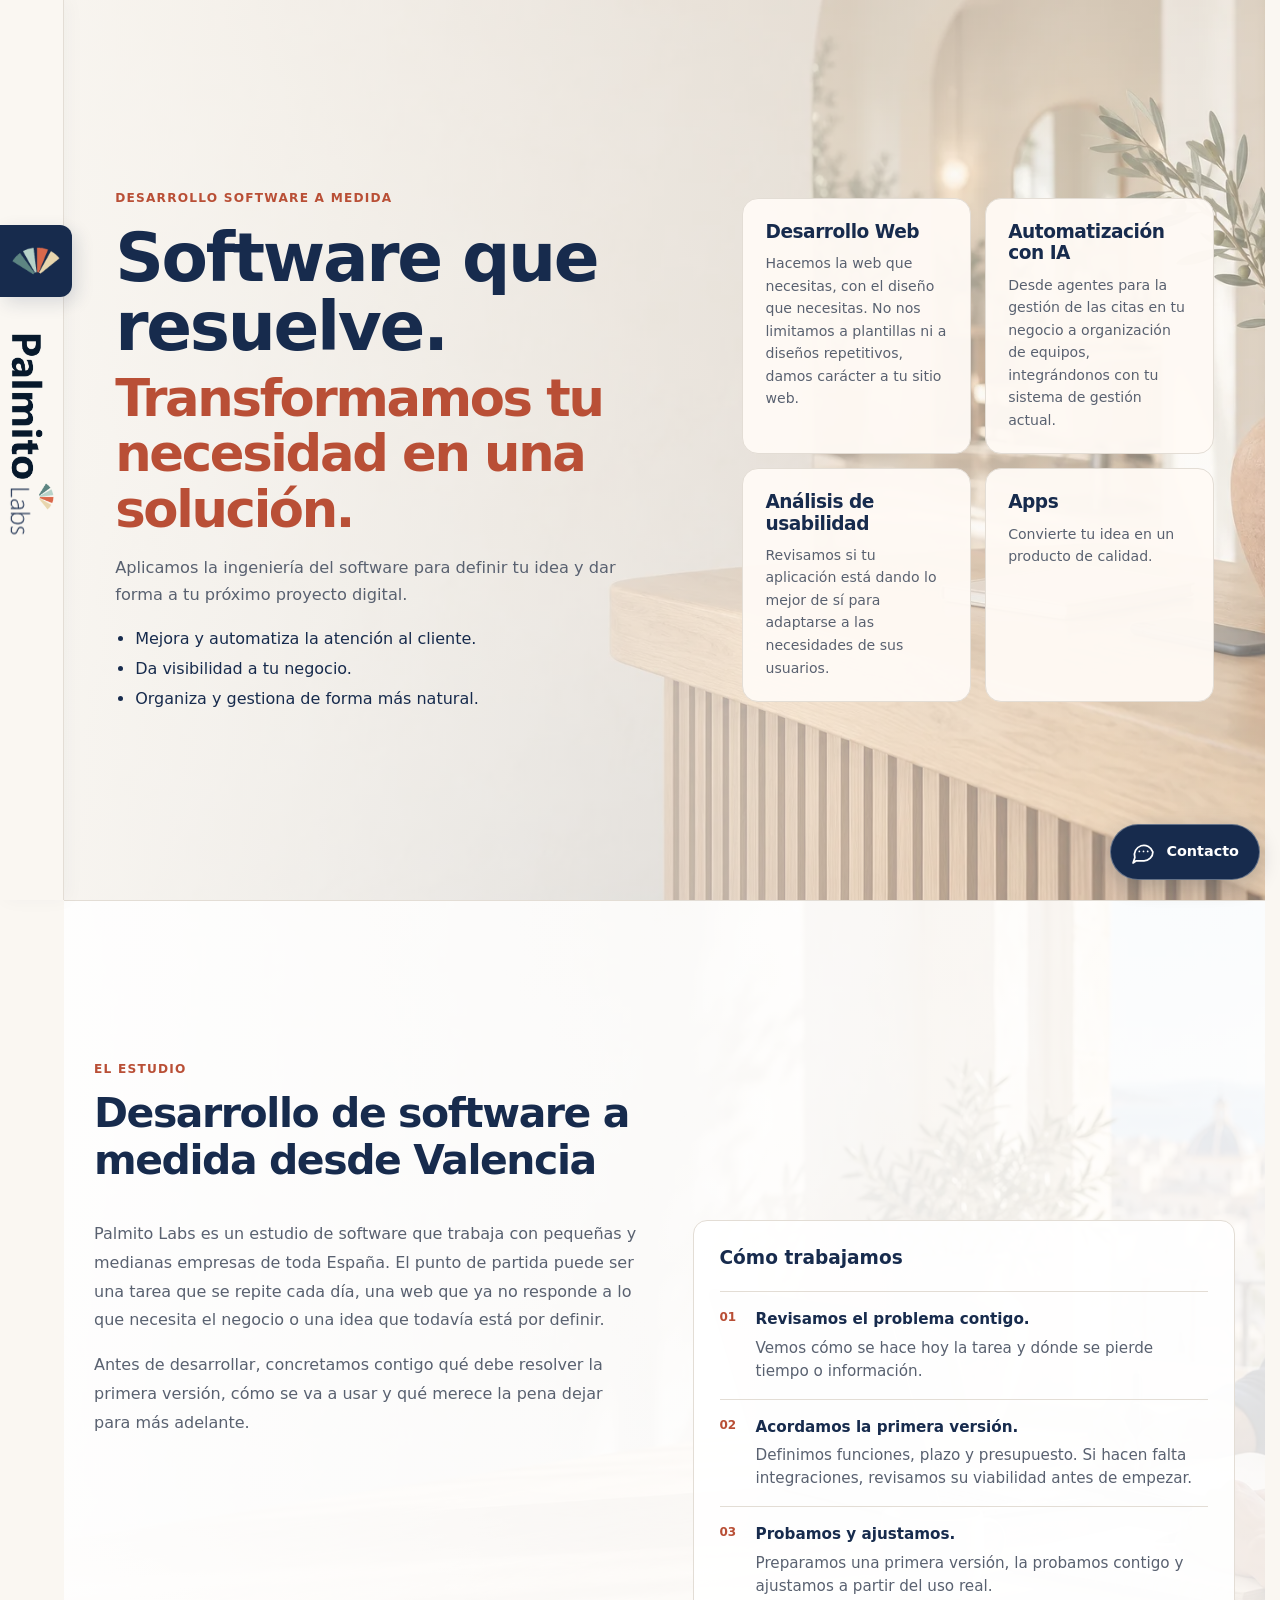
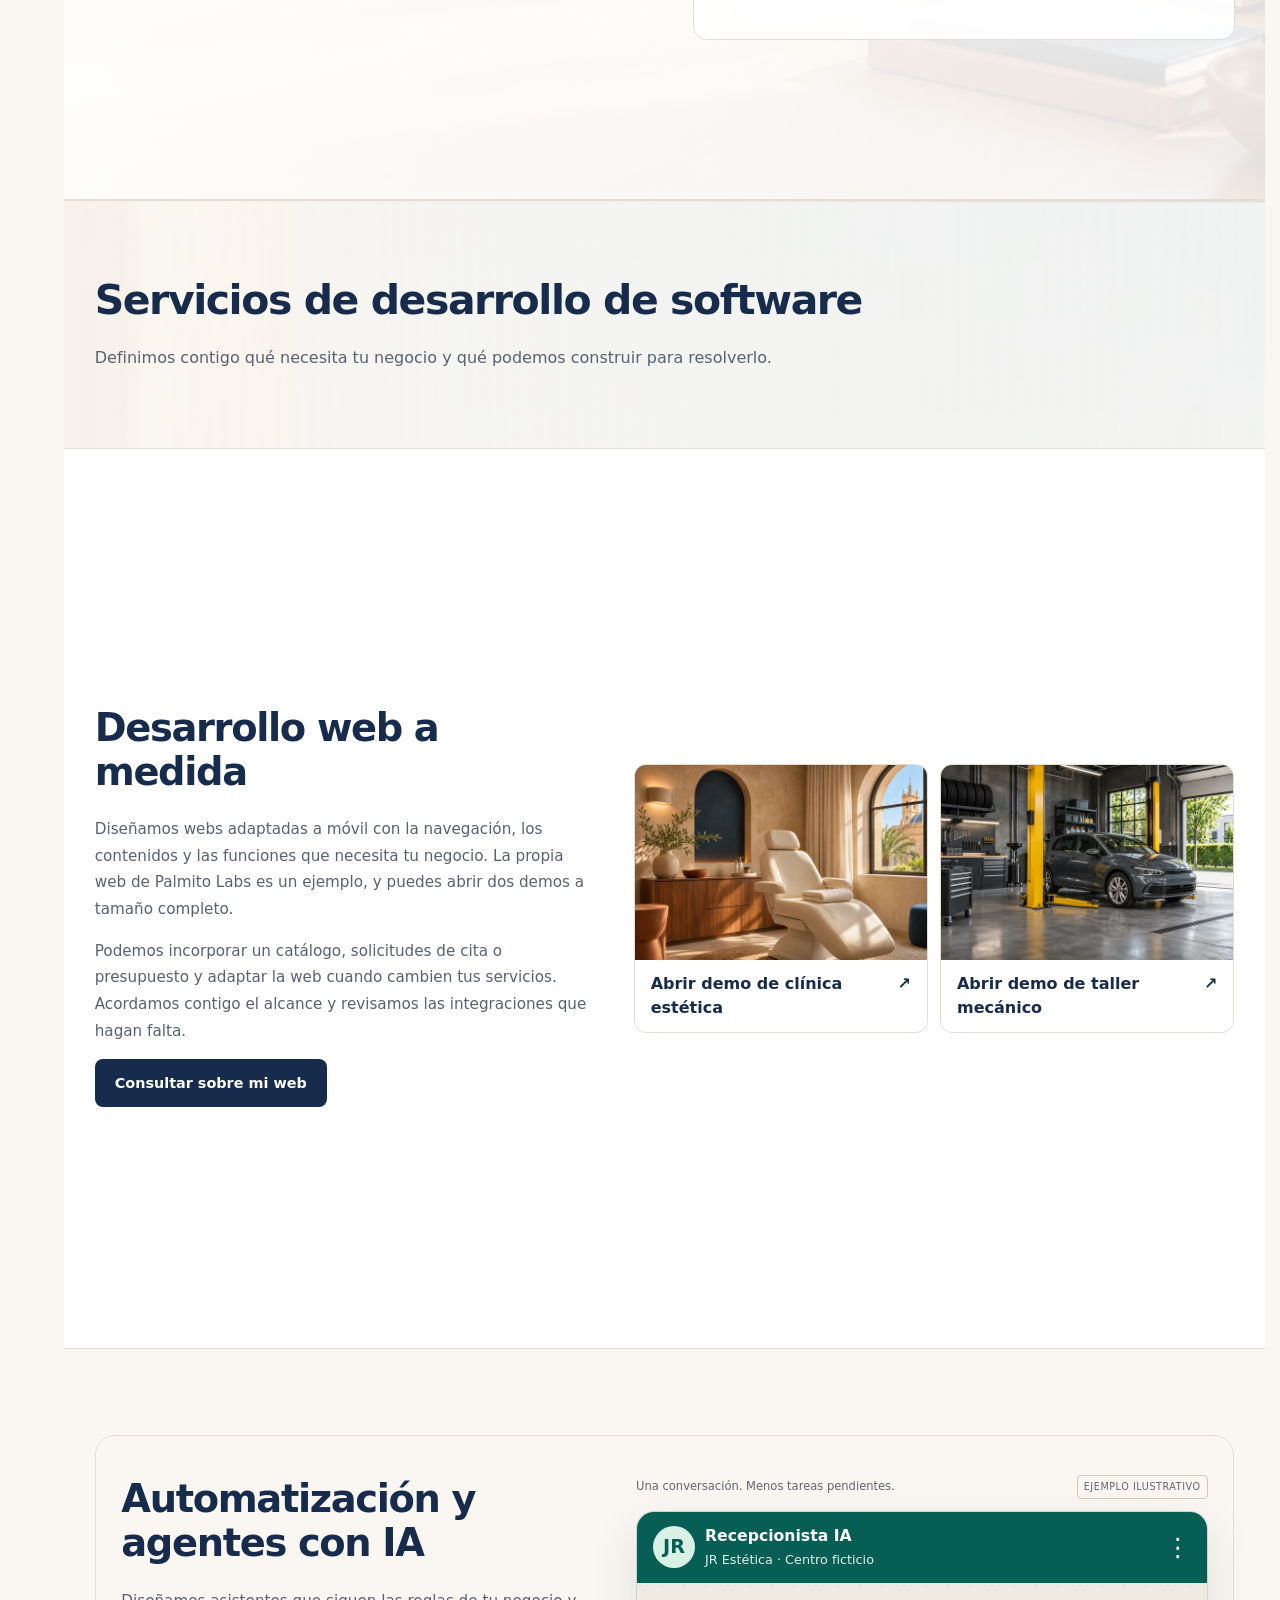
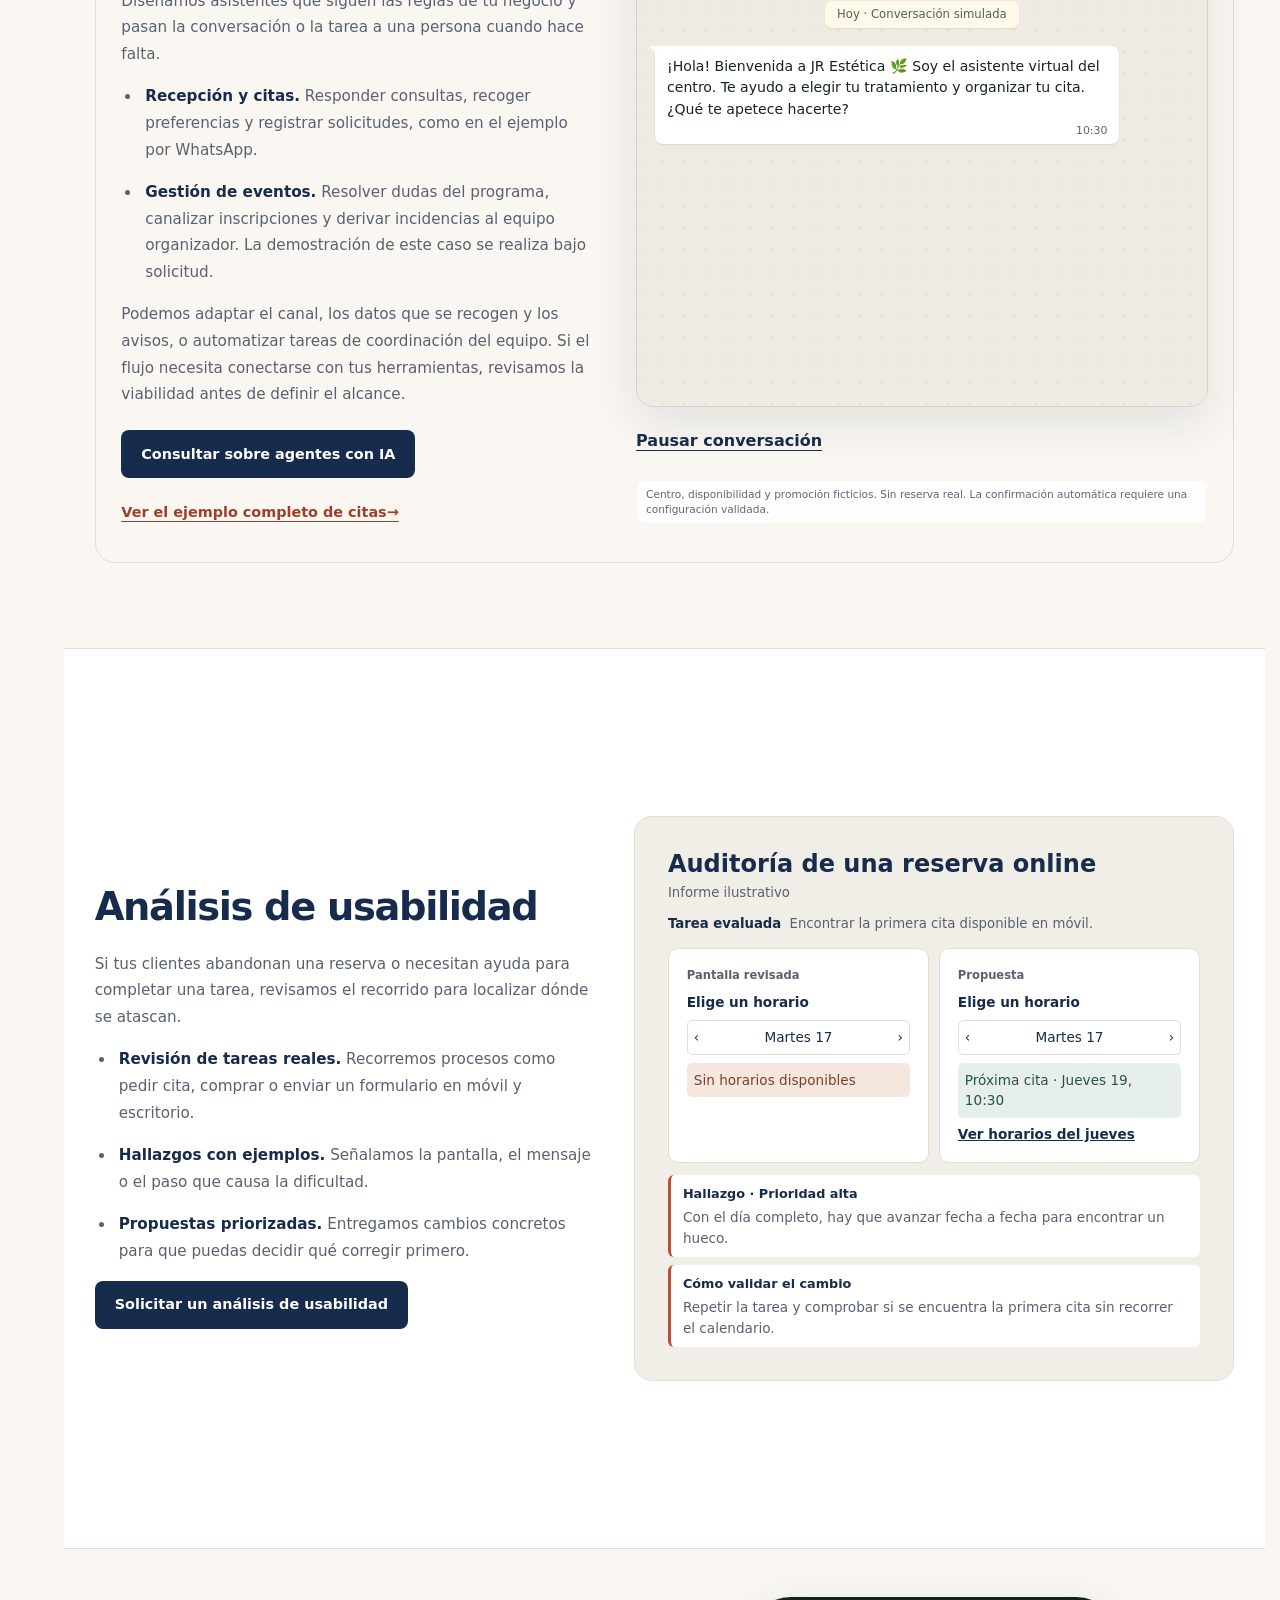
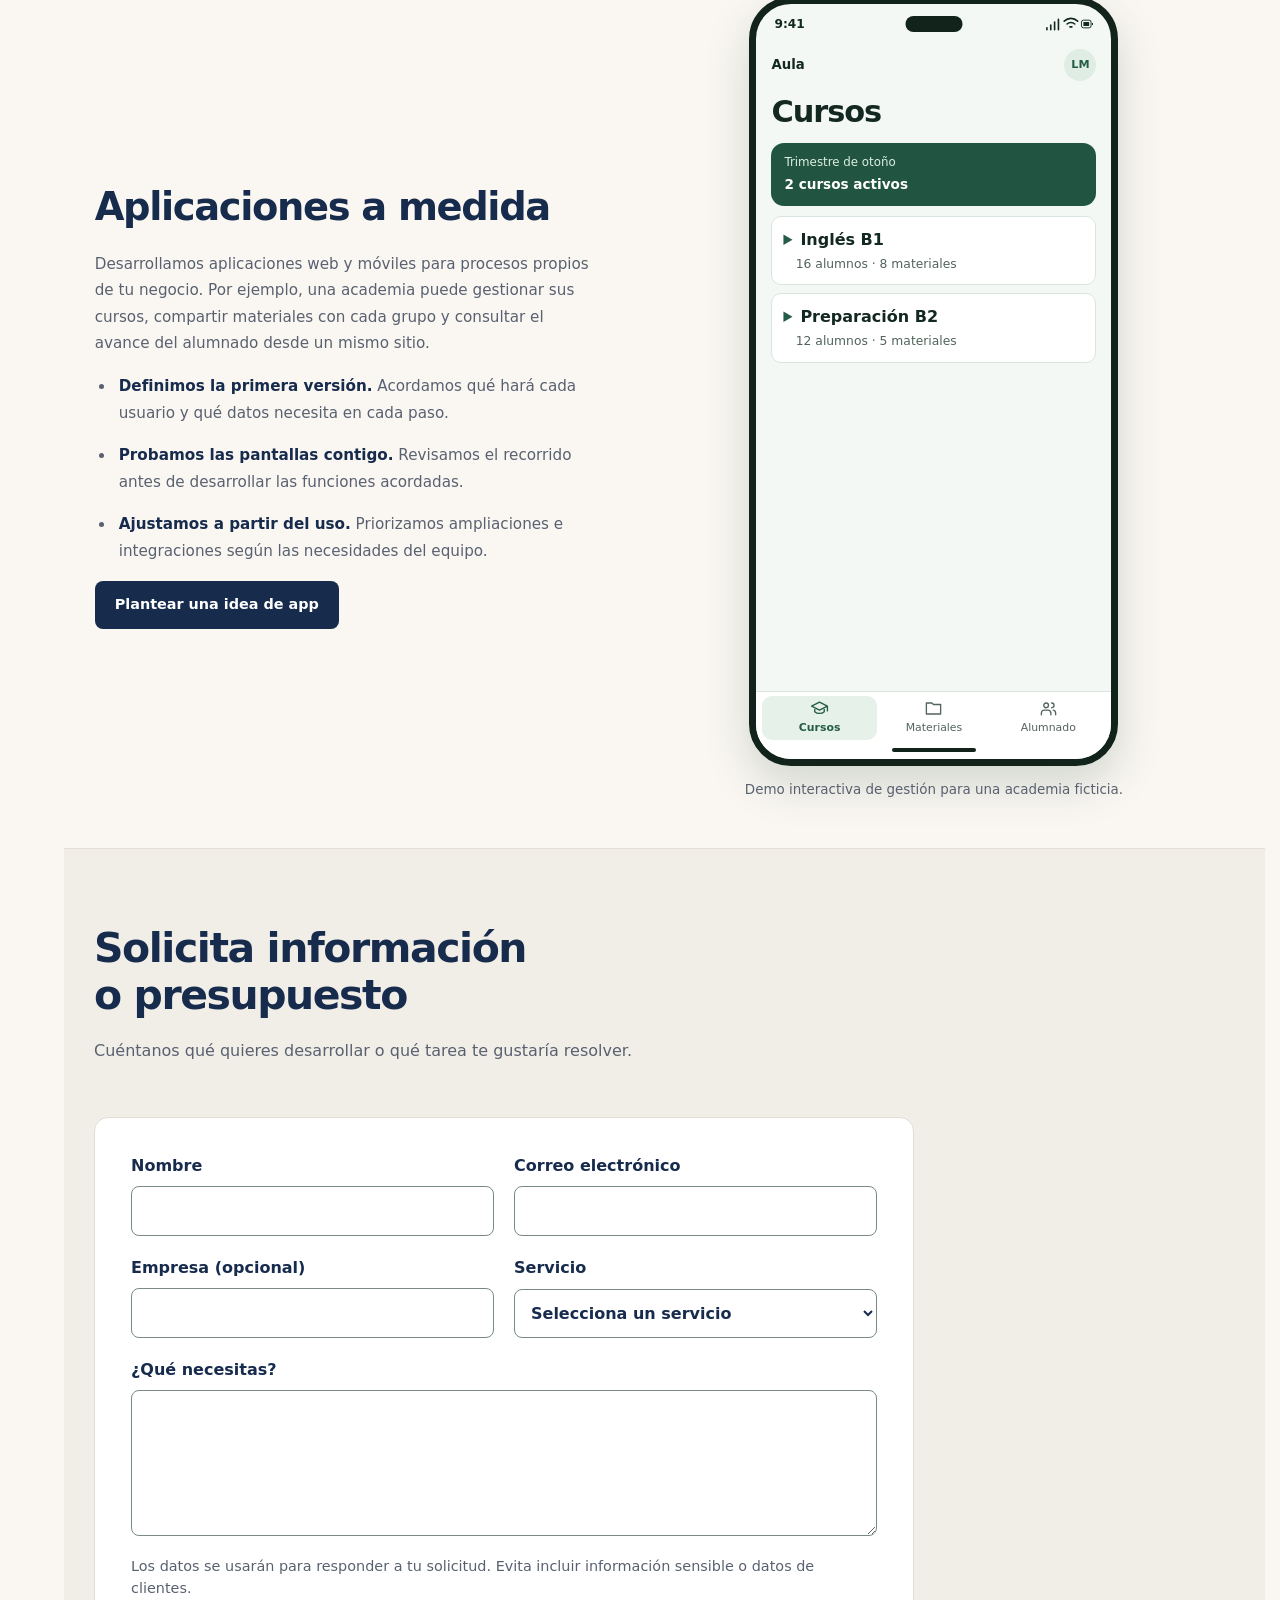
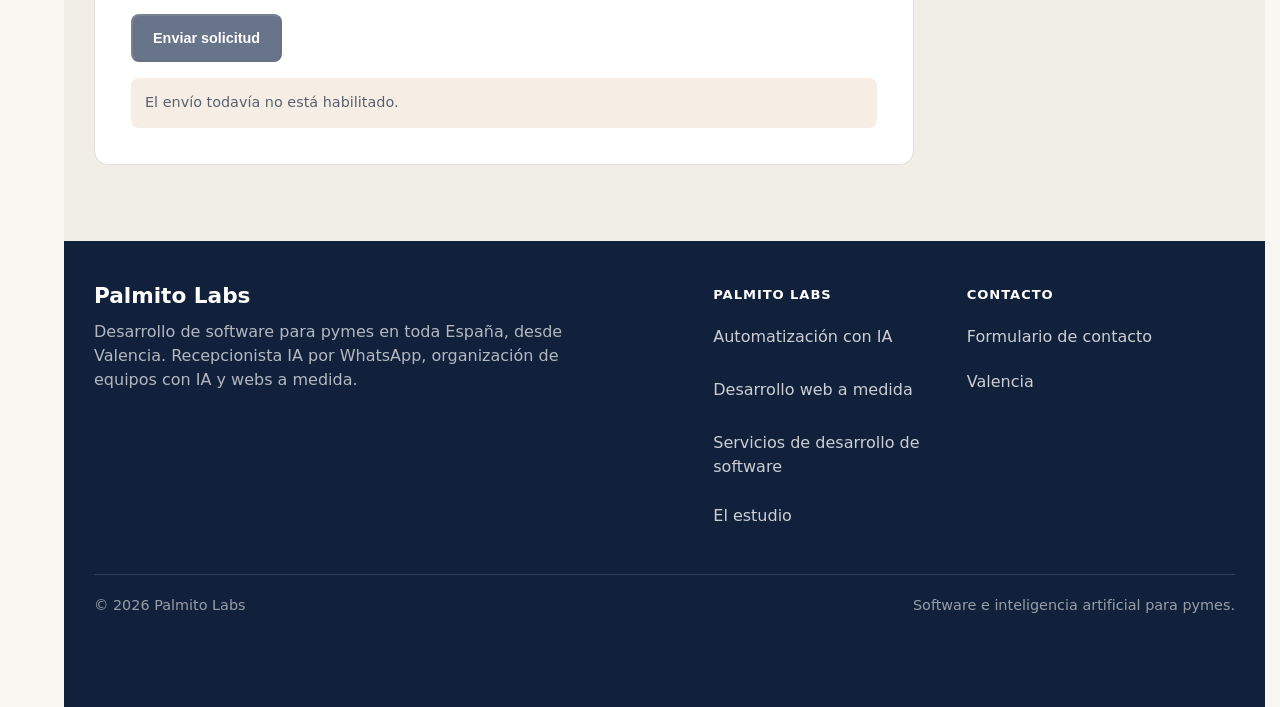
==== commit 259e7a0b: "Show an academy management app in the mobile demo" ====
--- a/index.html
+++ b/index.html
@@ -33,7 +33,7 @@
 <link rel="stylesheet" href="/screens.css?v=2">
 <link rel="stylesheet" href="/photography.css?v=1">
 <link rel="stylesheet" href="/contact.css?v=2">
-<link rel="stylesheet" href="/offer.css?v=13">
+<link rel="stylesheet" href="/offer.css?v=14">
 </head>
   <body class="home">
     <a class="skip-link" href="#contenido">Saltar al contenido</a>
@@ -238,7 +238,7 @@
           <div class="product-spotlight">
             <div class="spotlight-copy">
               <h3 id="apps-title">Aplicaciones a medida</h3>
-              <p>Si tu equipo reparte el trabajo entre hojas de cálculo, mensajes y llamadas, podemos reunir las tareas que necesita en una aplicación web o móvil.</p>
+              <p>Desarrollamos aplicaciones web y móviles para procesos propios de tu negocio. Por ejemplo, una academia puede gestionar sus cursos, compartir materiales con cada grupo y consultar el avance del alumnado desde un mismo sitio.</p>
               <ul class="product-benefits">
                 <li><strong>Definimos la primera versión.</strong> Acordamos qué hará cada usuario y qué datos necesita en cada paso.</li>
                 <li><strong>Probamos las pantallas contigo.</strong> Revisamos el recorrido antes de desarrollar las funciones acordadas.</li>
@@ -247,49 +247,54 @@
               <a class="button button-primary" href="/?servicio=apps#contacto">Plantear una idea de app</a>
             </div>
             <figure class="app-example">
-              <div class="app-device" role="group" aria-label="Demo de la aplicación de mantenimiento">
+              <div class="app-device" role="group" aria-label="Demo de gestión de una academia">
                 <div class="app-statusbar" aria-hidden="true">
                   <span>9:41</span><span class="app-sensors"></span>
                   <svg viewBox="0 0 50 16" width="48" height="16" fill="none"><path d="M2 12v2m4-5v5m4-8v8m4-11v11M20 5a10 10 0 0 1 14 0m-11 3a6 6 0 0 1 8 0m-5 3h2" stroke="currentColor" stroke-width="1.7" stroke-linecap="round"/><rect x="38" y="4" width="10" height="8" rx="2" stroke="currentColor"/><path d="M40 6h6v4h-6zM49 7h1v2h-1z" fill="currentColor"/></svg>
                 </div>
                 <div class="app-screen" tabindex="0" aria-label="Contenido de la aplicación">
-                  <div class="app-header"><strong>Ruta de servicio</strong><span class="app-avatar" aria-label="Perfil de Lucía Martín">LM</span></div>
-                  <section class="app-panel" id="app-agenda">
-                    <p class="app-date">Martes, 17 de noviembre</p>
-                    <h4>Mi agenda</h4>
+                  <div class="app-header"><strong>Aula</strong><span class="app-avatar" title="Lucía Martín, coordinación">LM</span></div>
+                  <section class="app-panel" id="app-cursos">
+                    <h4>Cursos</h4>
                     <div class="app-summary">
-                      <span>Visitas de hoy</span><strong>1 de 3 completadas</strong>
-                      <progress value="1" max="3" aria-label="Visitas completadas"></progress>
+                      <span>Trimestre de otoño</span><strong>2 cursos activos</strong>
                     </div>
-                    <ol class="app-agenda">
-                      <li><time datetime="09:00">09:00</time><div><strong>Revisión de climatización</strong><span>Edificio Alameda</span></div><span class="app-status app-status-done">Finalizada</span></li>
-                      <li><time datetime="11:30">11:30</time><div><strong>Mantenimiento preventivo</strong><span>Centro logístico Norte</span></div><span class="app-status app-status-active">En curso</span></li>
-                      <li><time datetime="15:00">15:00</time><div><strong>Revisión eléctrica</strong><span>Oficinas del Parque</span></div><span class="app-status">Pendiente</span></li>
-                    </ol>
-                  </section>
-                  <section class="app-panel" id="app-partes" hidden>
-                    <h4>Partes de trabajo</h4>
-                    <div class="app-detail"><span>17 de noviembre · 09:00</span><strong>Revisión de climatización</strong><p>Filtros revisados y equipo comprobado. La unidad queda operativa.</p><span class="app-status app-status-done">Parte cerrado</span></div>
-                    <div class="app-detail"><span>17 de noviembre · 11:30</span><strong>Mantenimiento preventivo</strong><p>Pendiente de registrar los materiales utilizados.</p><span class="app-status app-status-active">Borrador</span></div>
+                    <div class="app-course-list">
+                      <details class="app-detail">
+                        <summary><strong>Inglés B1</strong><span>16 alumnos · 8 materiales</span></summary>
+                        <p>Grupo de tarde. Módulo actual: conversación y vocabulario de viajes.</p>
+                      </details>
+                      <details class="app-detail">
+                        <summary><strong>Preparación B2</strong><span>12 alumnos · 5 materiales</span></summary>
+                        <p>Grupo de mañana. Módulo actual: comprensión lectora y simulacro de examen.</p>
+                      </details>
+                    </div>
                   </section>
                   <section class="app-panel" id="app-materiales" hidden>
                     <h4>Materiales</h4>
-                    <p class="app-date">Inventario del vehículo</p>
-                    <ul class="app-inventory">
-                      <li><strong>Filtros de aire</strong><span>4 uds.</span></li>
-                      <li><strong>Fusibles de 10 A</strong><span>8 uds.</span></li>
-                      <li><strong>Cinta aislante</strong><span>2 rollos</span></li>
+                    <ul class="app-resource-list">
+                      <li class="app-detail"><strong>Vocabulario de viajes</strong><span>Inglés B1 · PDF</span><span class="app-status app-status-done">Visible para el grupo</span></li>
+                      <li class="app-detail"><strong>Simulacro de comprensión</strong><span>Preparación B2 · PDF</span><span class="app-status app-status-active">Borrador</span></li>
+                      <li class="app-detail"><strong>Práctica de conversación</strong><span>Inglés B1 · Audio</span><span class="app-status app-status-done">Visible para el grupo</span></li>
+                    </ul>
+                  </section>
+                  <section class="app-panel" id="app-alumnado" hidden>
+                    <h4>Alumnado</h4>
+                    <p class="app-context">Inglés B1 · Entrega de la unidad 4</p>
+                    <ul class="app-resource-list">
+                      <li class="app-detail"><strong>Emma R.</strong><span>Enviada el 17 de noviembre</span><span class="app-status app-status-done">Entregada</span></li>
+                      <li class="app-detail"><strong>Marc T.</strong><span>Vence el 20 de noviembre</span><span class="app-status app-status-active">Pendiente</span></li>
                     </ul>
                   </section>
                 </div>
                 <nav class="app-tabs" aria-label="Pantallas de la demo" hidden>
-                  <button type="button" aria-controls="app-agenda" aria-pressed="true"><svg viewBox="0 0 24 24" aria-hidden="true"><rect x="4" y="6" width="16" height="14" rx="2"/><path d="M8 3v6m8-6v6M4 11h16"/></svg>Agenda</button>
-                  <button type="button" aria-controls="app-partes" aria-pressed="false"><svg viewBox="0 0 24 24" aria-hidden="true"><path d="M8 6h12M8 12h12M8 18h12M4 6h.01M4 12h.01M4 18h.01"/></svg>Partes</button>
-                  <button type="button" aria-controls="app-materiales" aria-pressed="false"><svg viewBox="0 0 24 24" aria-hidden="true"><path d="M4 8h16v12H4zM3 4h18v4H3zM9 12h6"/></svg>Materiales</button>
+                  <button type="button" aria-controls="app-cursos" aria-pressed="true"><svg viewBox="0 0 24 24" aria-hidden="true"><path d="m2 9 10-5 10 5-10 5L2 9Zm4 2v5c3 3 9 3 12 0v-5m4-2v6"/></svg>Cursos</button>
+                  <button type="button" aria-controls="app-materiales" aria-pressed="false"><svg viewBox="0 0 24 24" aria-hidden="true"><path d="M3 7V5h7l2 2h9v12H3z"/></svg>Materiales</button>
+                  <button type="button" aria-controls="app-alumnado" aria-pressed="false"><svg viewBox="0 0 24 24" aria-hidden="true"><circle cx="9" cy="8" r="3"/><path d="M3 20v-2a4 4 0 0 1 4-4h4a4 4 0 0 1 4 4v2m1-15a3 3 0 0 1 0 6m2 3a4 4 0 0 1 3 4v2"/></svg>Alumnado</button>
                 </nav>
                 <div class="app-home-bar" aria-hidden="true"></div>
               </div>
-              <figcaption>Demo interactiva de una app de mantenimiento.</figcaption>
+              <figcaption>Demo interactiva de gestión para una academia ficticia.</figcaption>
             </figure>
           </div>
         </section>
--- a/offer.css
+++ b/offer.css
@@ -138,23 +138,20 @@
 .app-screen { min-height: 0; overflow-y: auto; padding: 8px 15px 16px; scrollbar-width: thin; }
 .app-header { margin-bottom: 14px; font-size: .83rem; }
 .app-avatar { display: grid; place-items: center; flex: 0 0 32px; height: 32px; border-radius: 50%; background: #dfede4; color: var(--app-accent); font-size: .7rem; font-weight: 750; }
-.app-date { margin: 0 0 4px; color: var(--app-muted); font-size: .78rem; }
+.app-context { margin: 0 0 4px; color: var(--app-muted); font-size: .78rem; }
 .app-panel h4 { margin: 0 0 14px; font-size: clamp(1.45rem, 3vw, 1.9rem); line-height: 1.1; letter-spacing: -.035em; }
 .app-summary { display: grid; gap: 3px; padding: 11px 13px; border-radius: 13px; background: #215541; color: white; font-size: .85rem; }
 .app-summary > span { color: #deeee4; font-size: .74rem; }
-.app-summary progress { width: 100%; height: 8px; margin-top: 4px; accent-color: #b5e2c5; }
-.app-agenda, .app-inventory { display: grid; gap: 7px; padding: 0; margin: 10px 0 0; list-style: none; }
-.app-agenda li { display: grid; grid-template-columns: 36px minmax(0, 1fr); align-items: start; gap: 3px 9px; padding: 9px; border: 1px solid var(--app-line); border-radius: 10px; background: white; }
-.app-agenda time { grid-row: span 2; font-size: .76rem; font-weight: 750; font-variant-numeric: tabular-nums; }
-.app-agenda strong { display: block; font-size: .83rem; line-height: 1.2; }
-.app-agenda li div span { color: var(--app-muted); font-size: .73rem; }
+.app-course-list, .app-resource-list { display: grid; gap: 8px; padding: 0; margin: 10px 0 0; list-style: none; }
+.app-course-list summary { cursor: pointer; }
+.app-course-list summary::marker { color: var(--app-accent); }
+.app-course-list summary span { display: block; margin: 3px 0 0 1em; color: var(--app-muted); font-size: .77rem; }
 .app-status { width: fit-content; padding: 2px 7px; border-radius: 99px; background: #e7ebe9; color: #394e43; font-size: .68rem; font-weight: 650; }
 .app-status-active { background: #fff0d7; color: #774806; }
 .app-status-done { background: #dceee2; color: #205239; }
-.app-detail, .app-inventory li { display: grid; gap: 4px; margin-bottom: 7px; padding: 11px; border: 1px solid var(--app-line); border-radius: 10px; background: white; }
-.app-detail > span:first-child, .app-detail p, .app-inventory span { color: var(--app-muted); font-size: .77rem; }
-.app-detail p { margin: 0; }
-.app-inventory li { grid-template-columns: minmax(0, 1fr) auto; align-items: center; }
+.app-detail { display: grid; gap: 4px; padding: 11px; border: 1px solid var(--app-line); border-radius: 10px; background: white; }
+.app-detail > span:not(.app-status), .app-detail p { color: var(--app-muted); font-size: .77rem; }
+.app-detail p { margin: 8px 0 0; }
 .app-tabs { display: grid; grid-template-columns: repeat(3, minmax(0, 1fr)); padding: 4px 6px 2px; border-top: 1px solid var(--app-line); background: white; }
 .app-tabs[hidden] { display: none; }
 .app-tabs button { display: grid; justify-items: center; align-content: center; gap: 2px; min-height: 44px; padding: 3px; border: 0; border-radius: 10px; background: none; color: var(--app-muted); font: inherit; font-size: .68rem; cursor: pointer; }
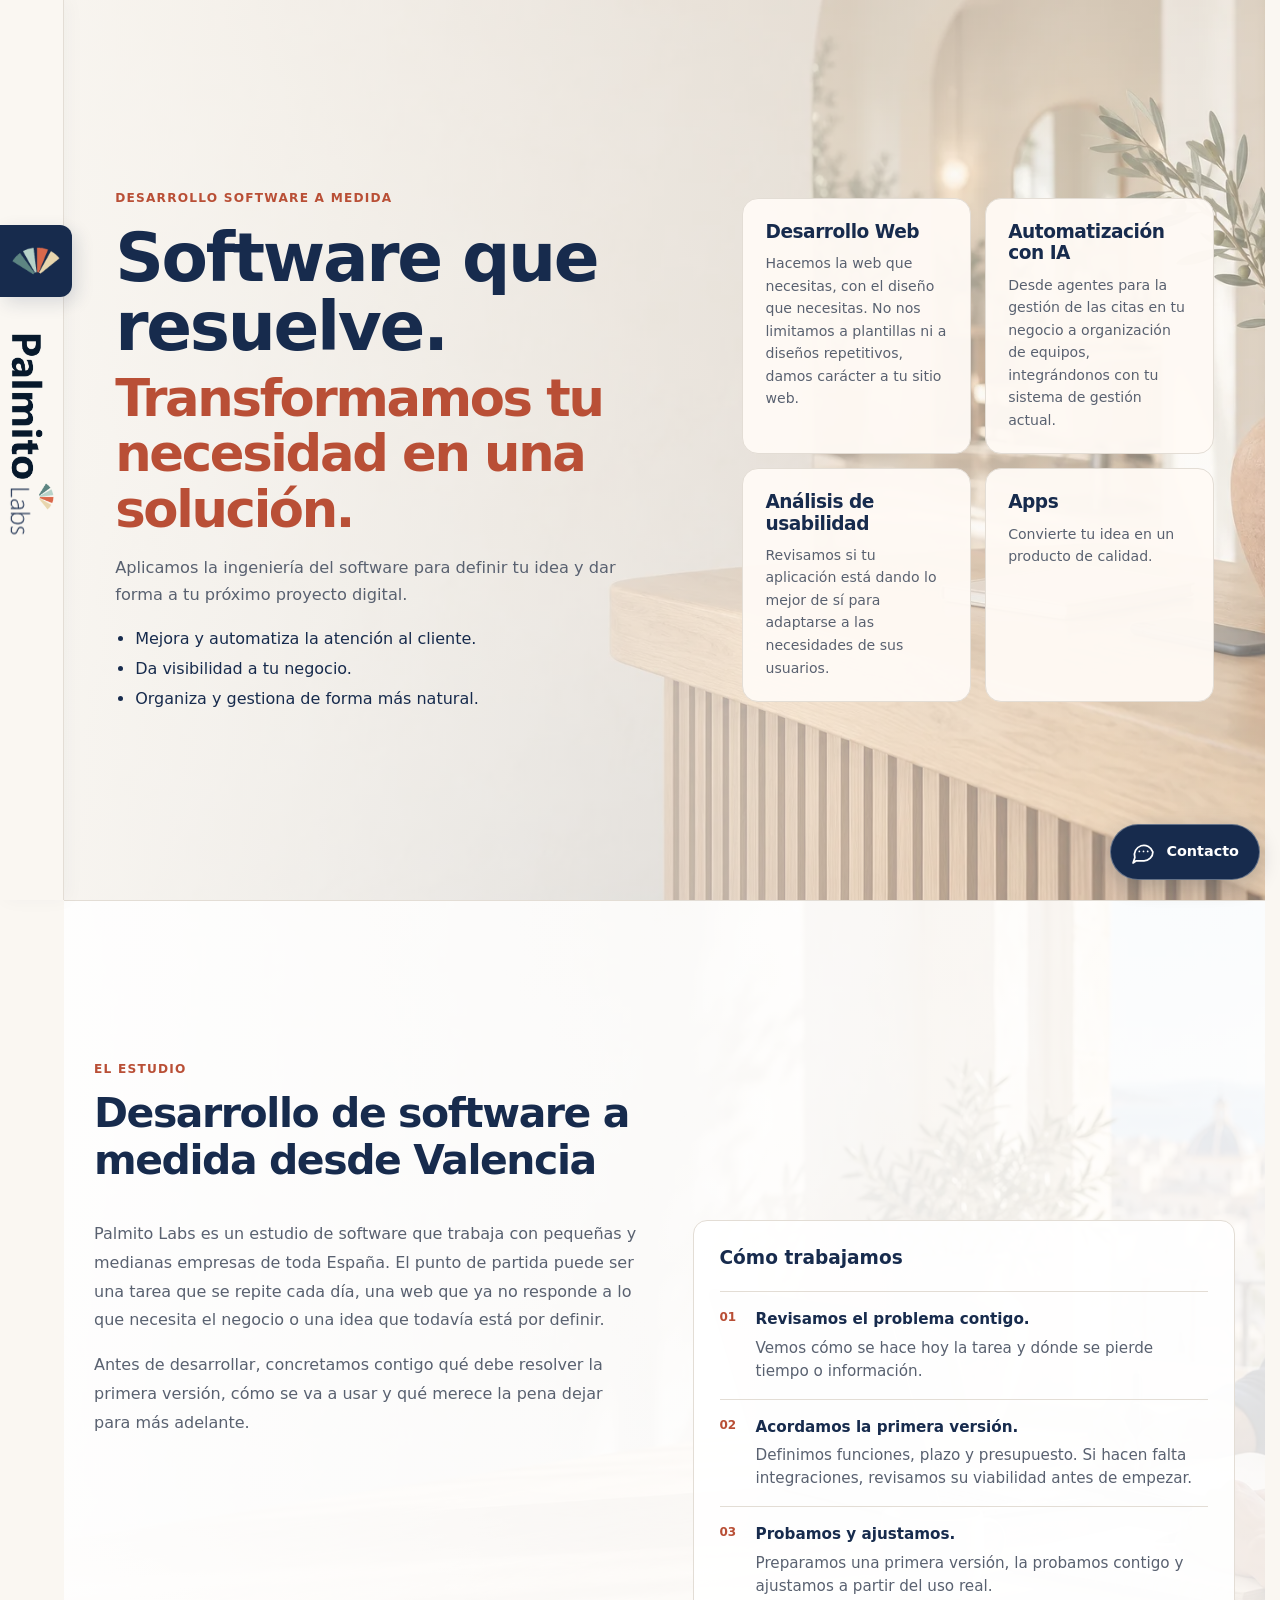
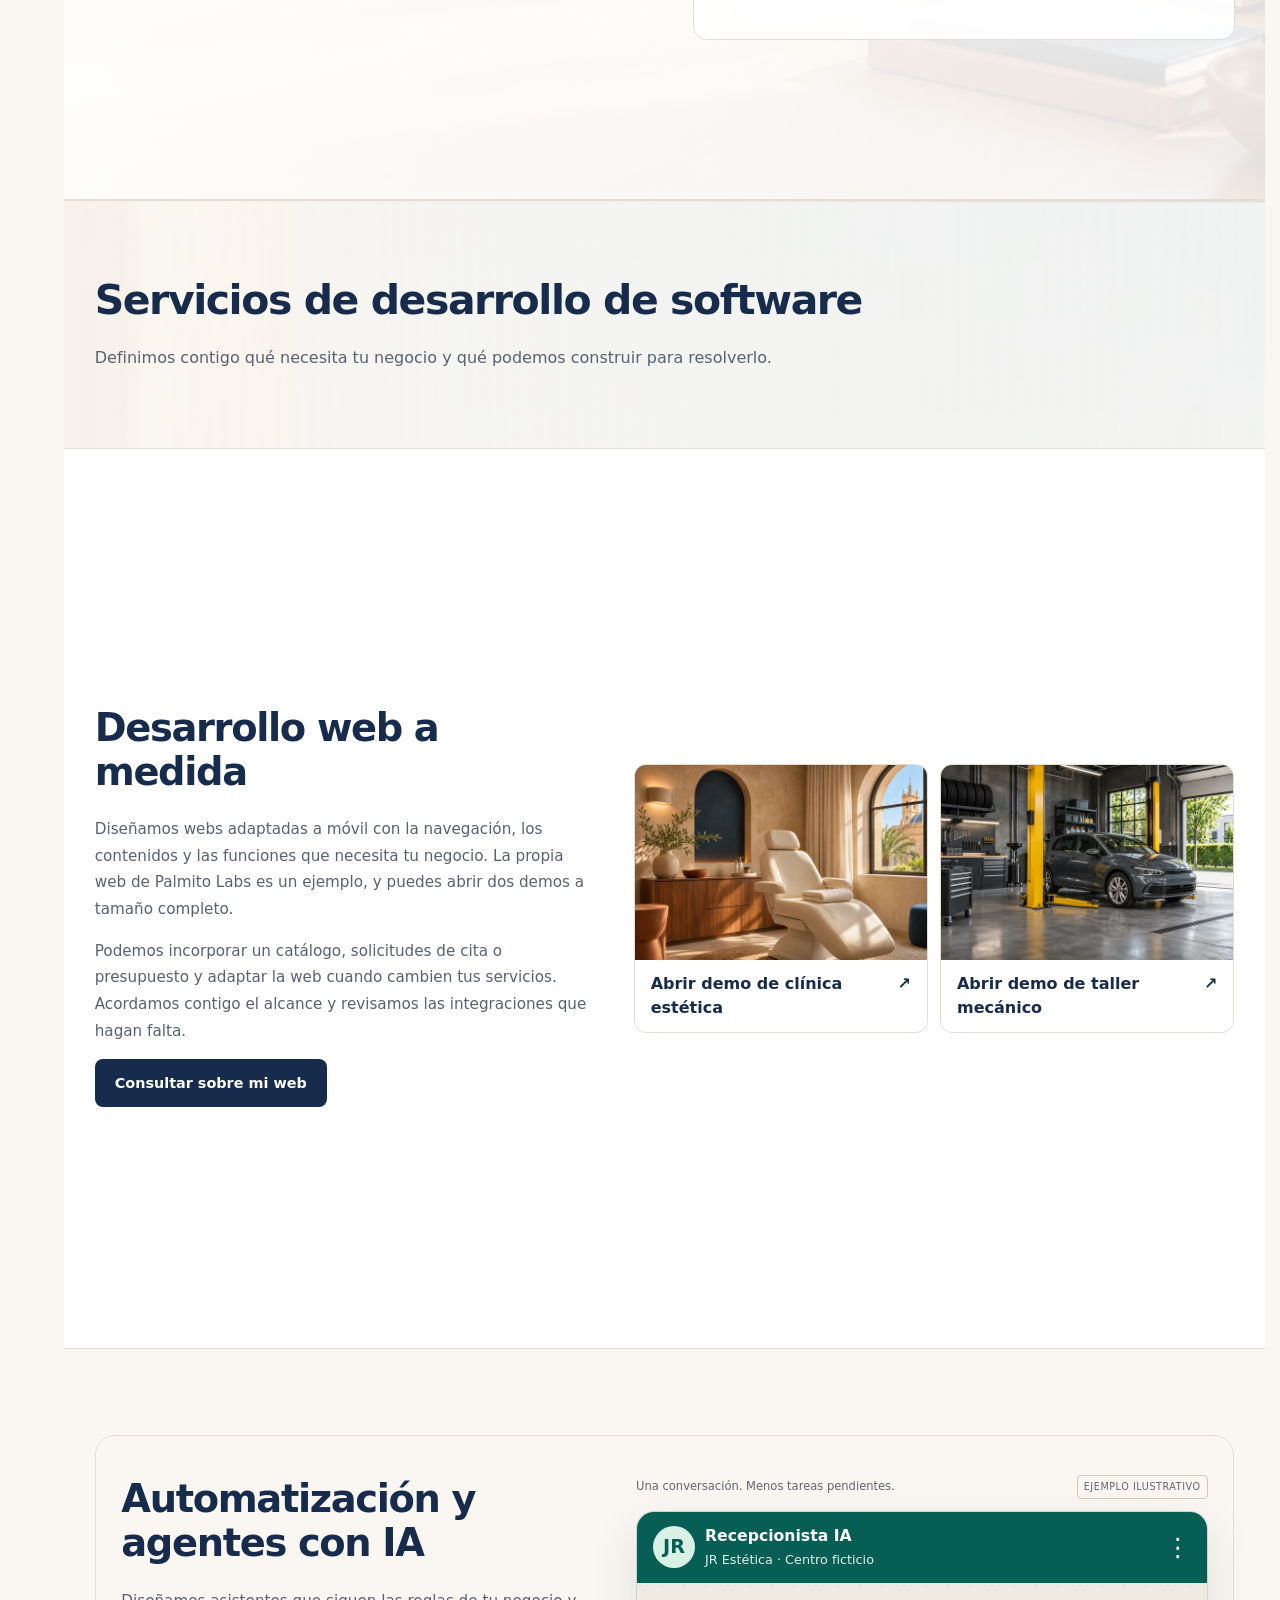
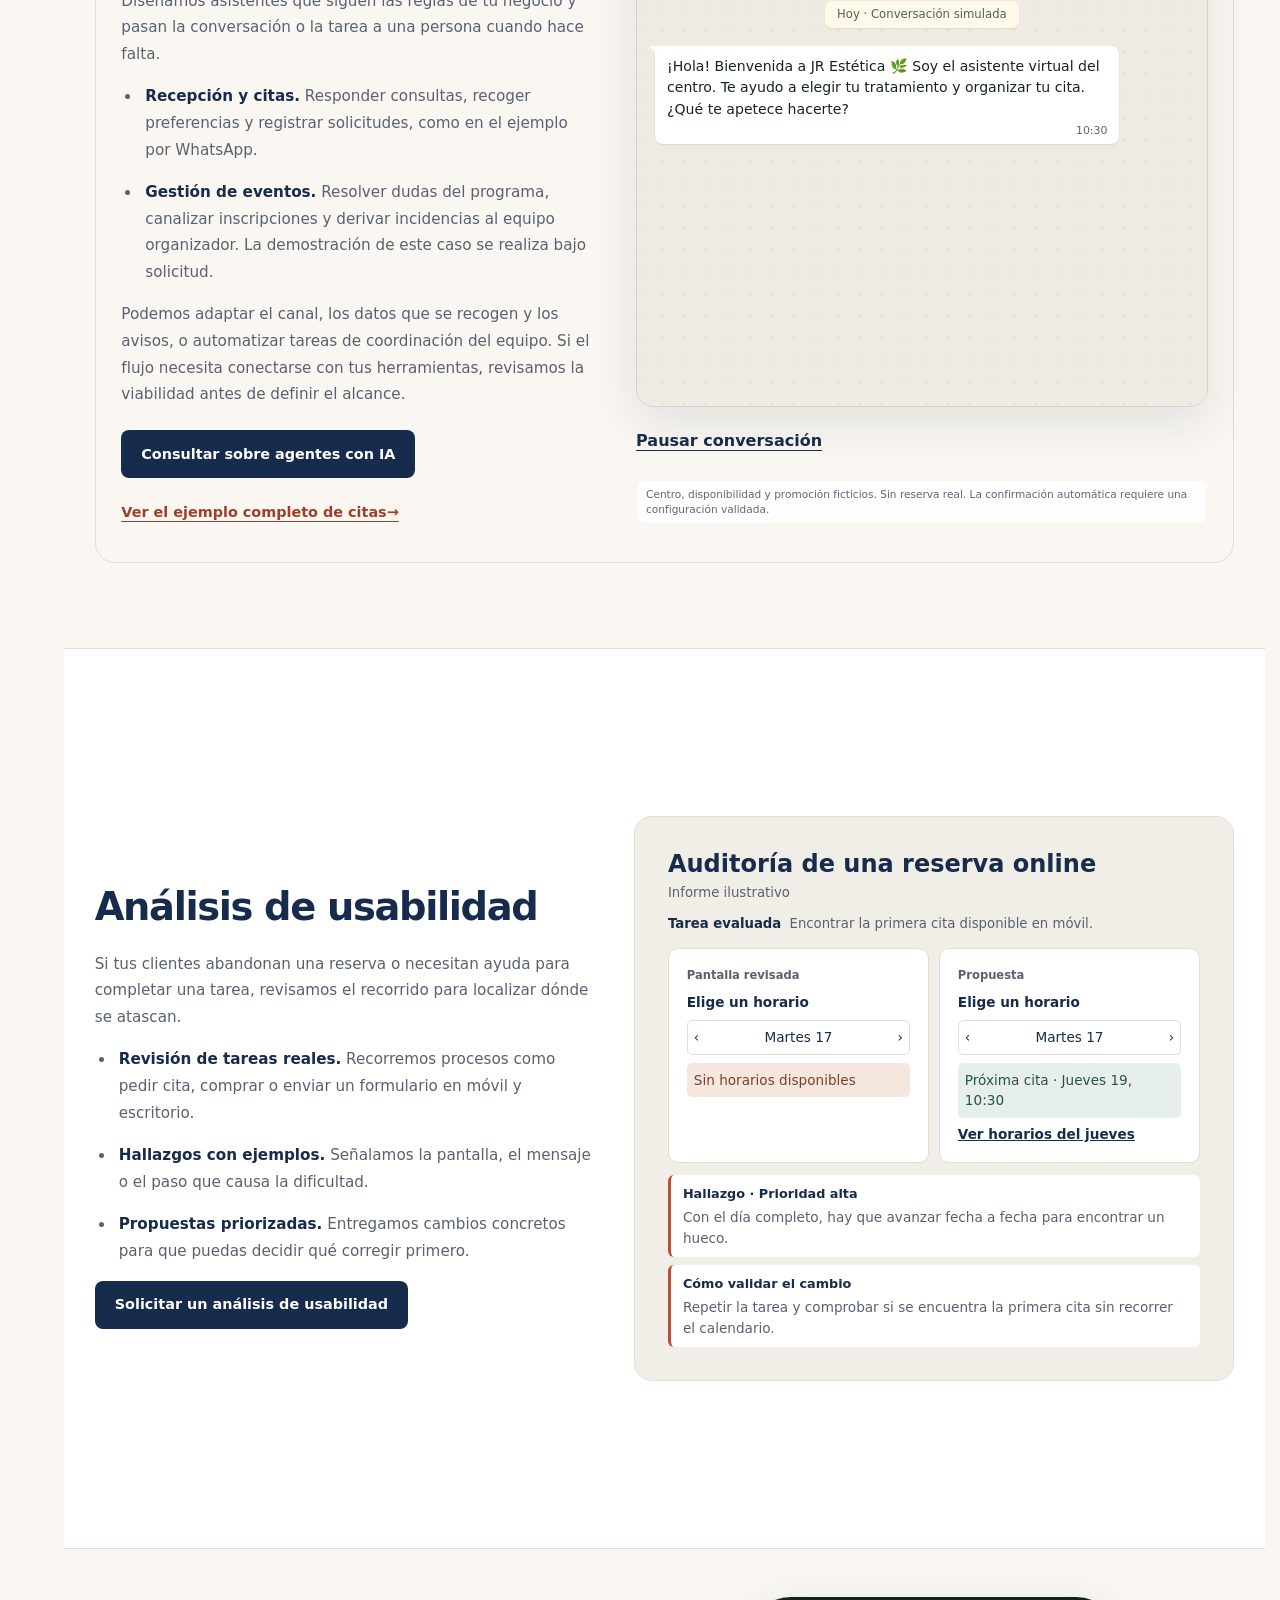
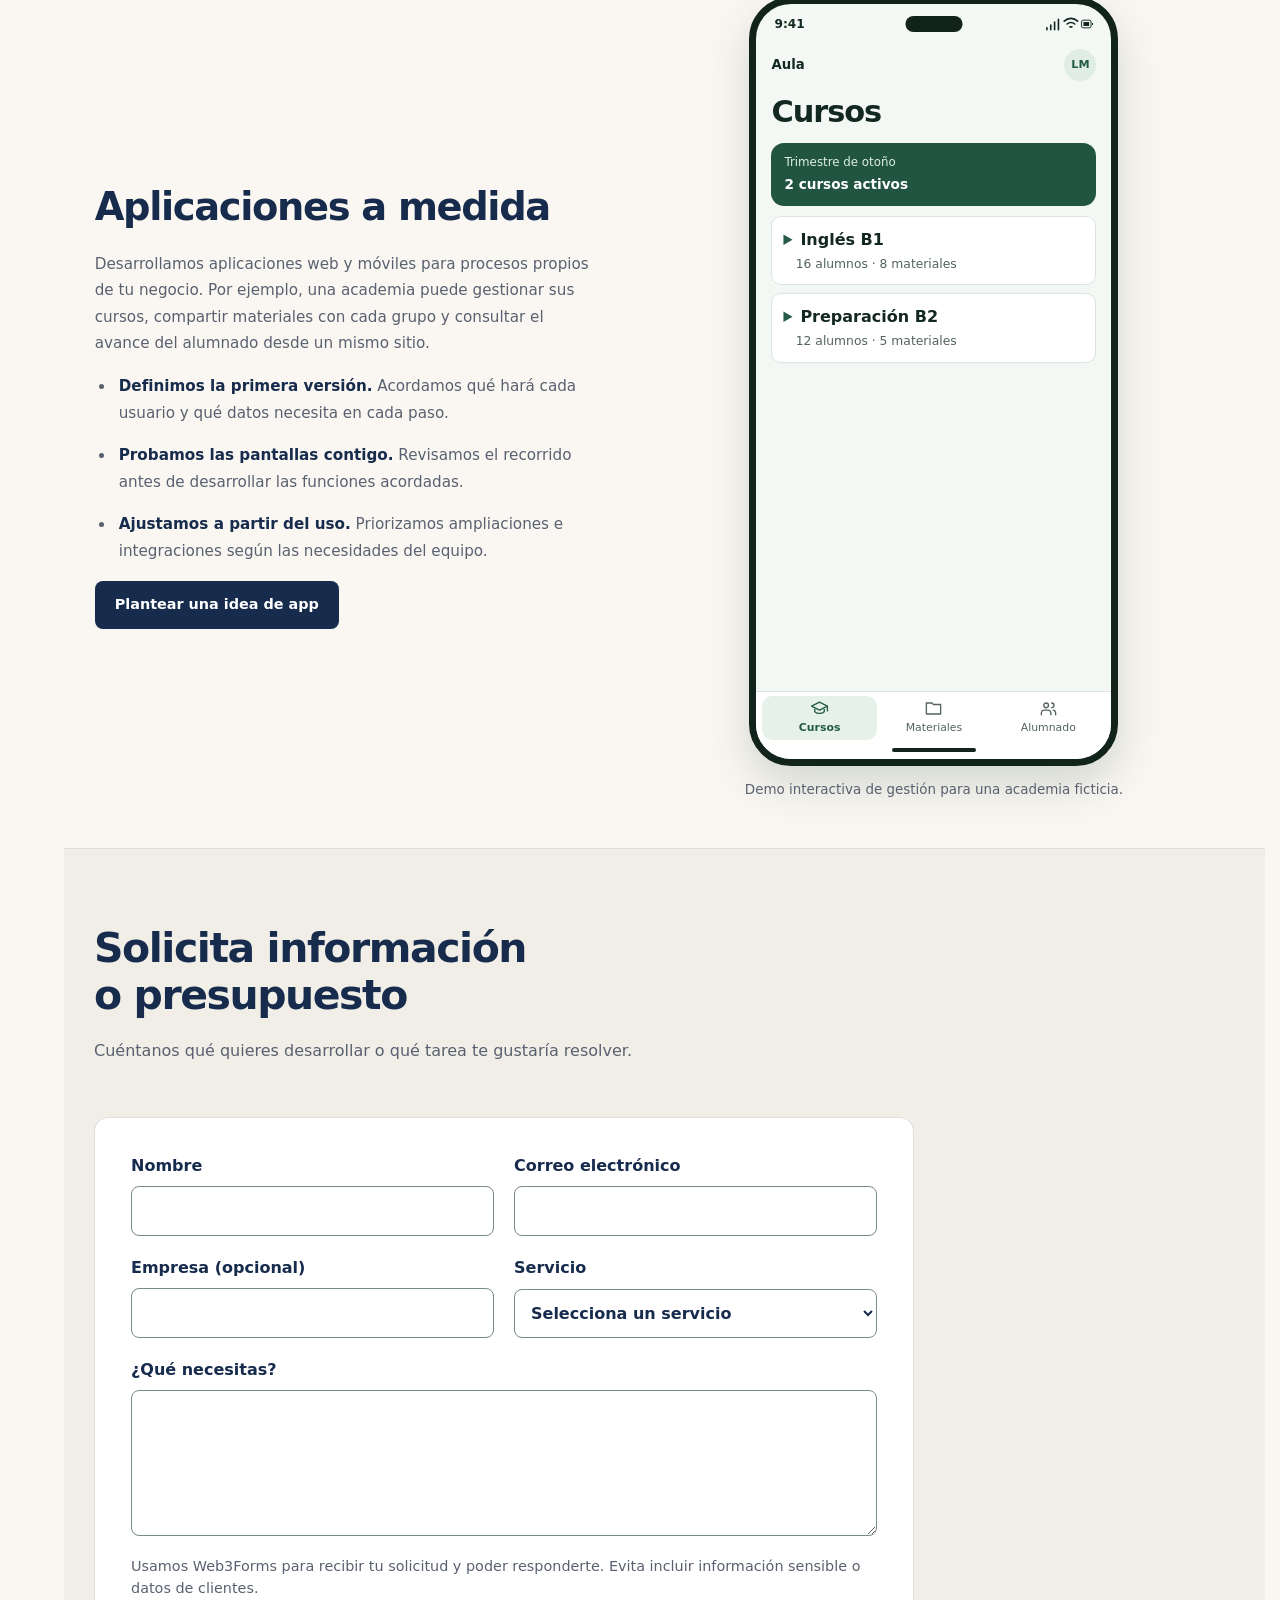
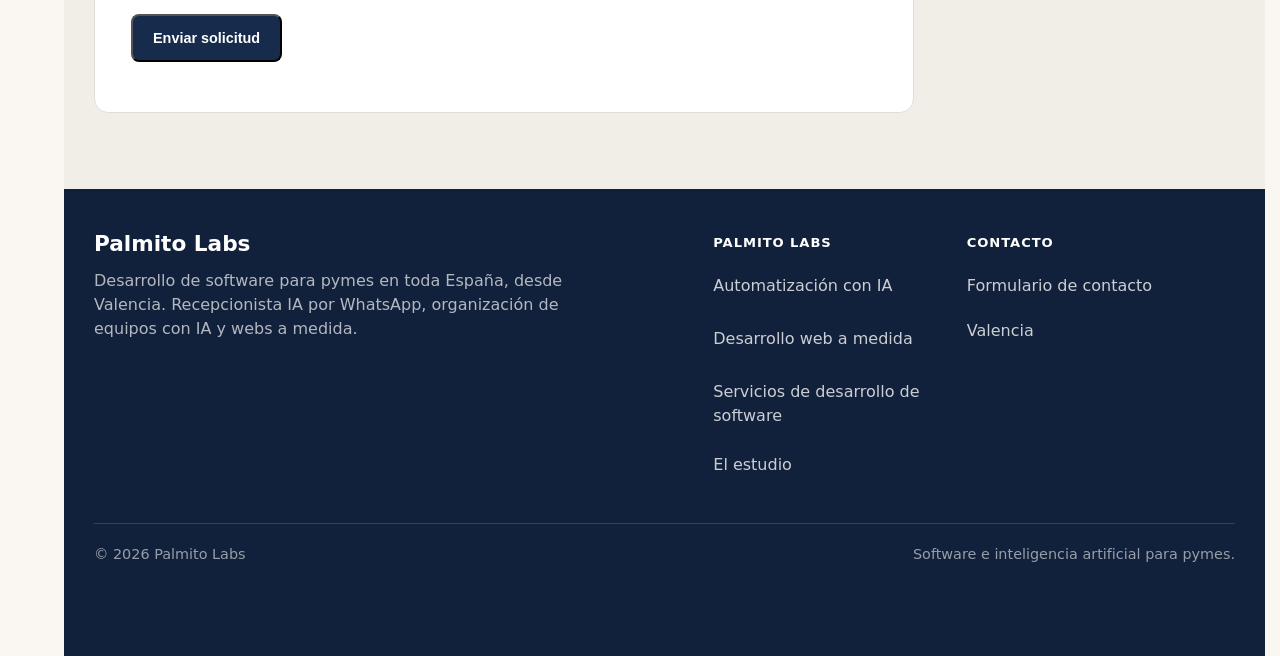
==== commit 34d19528: "Connect contact form to Web3Forms" ====
--- a/index.html
+++ b/index.html
@@ -14,7 +14,7 @@
     <link rel="stylesheet" href="brand.css?v=2">
     <link rel="stylesheet" href="whatsapp.css?v=1">
     <link rel="stylesheet" href="home.css?v=5">
-    <script src="home.js?v=4" defer></script>
+    <script src="home.js?v=5" defer></script>
     <link rel="canonical" href="https://palmitolabs.es/">
     <meta property="og:url" content="https://palmitolabs.es/">
     <meta property="og:type" content="website">
@@ -305,9 +305,12 @@
           <h2 id="contact-title">Solicita información o presupuesto</h2>
           <p>Cuéntanos qué quieres desarrollar o qué tarea te gustaría resolver.</p>
         </div>
-        <form id="contact-form" data-endpoint="" method="post" aria-describedby="form-status">
+        <form id="contact-form" data-endpoint="https://api.web3forms.com/submit" method="post" aria-describedby="form-status">
+          <input type="hidden" name="access_key" value="d1708b7e-9515-4747-b347-afca5660a820">
+          <input type="hidden" name="subject" value="Nueva solicitud desde Palmito Labs">
+          <input type="checkbox" name="botcheck" hidden tabindex="-1" aria-hidden="true">
           <div class="form-grid">
-            <label>Nombre <input name="nombre" autocomplete="name" required maxlength="100"></label>
+            <label>Nombre <input name="name" autocomplete="name" required maxlength="100"></label>
             <label>Correo electrónico <input type="email" name="email" autocomplete="email" required maxlength="254"></label>
             <label>Empresa (opcional) <input name="empresa" autocomplete="organization" maxlength="150"></label>
             <label>Servicio
@@ -321,10 +324,10 @@
               </select>
             </label>
           </div>
-          <label>¿Qué necesitas? <textarea name="mensaje" rows="5" required maxlength="3000"></textarea></label>
-          <p>Los datos se usarán para responder a tu solicitud. Evita incluir información sensible o datos de clientes.</p>
+          <label>¿Qué necesitas? <textarea name="message" rows="5" required maxlength="3000"></textarea></label>
+          <p>Usamos Web3Forms para recibir tu solicitud y poder responderte. Evita incluir información sensible o datos de clientes.</p>
           <button class="button button-primary" type="submit" disabled>Enviar solicitud</button>
-          <p id="form-status" role="status">El envío todavía no está habilitado.</p>
+          <p id="form-status" role="status"></p>
           <noscript><p>El formulario requiere JavaScript para enviar la solicitud.</p></noscript>
         </form>
       </section>
